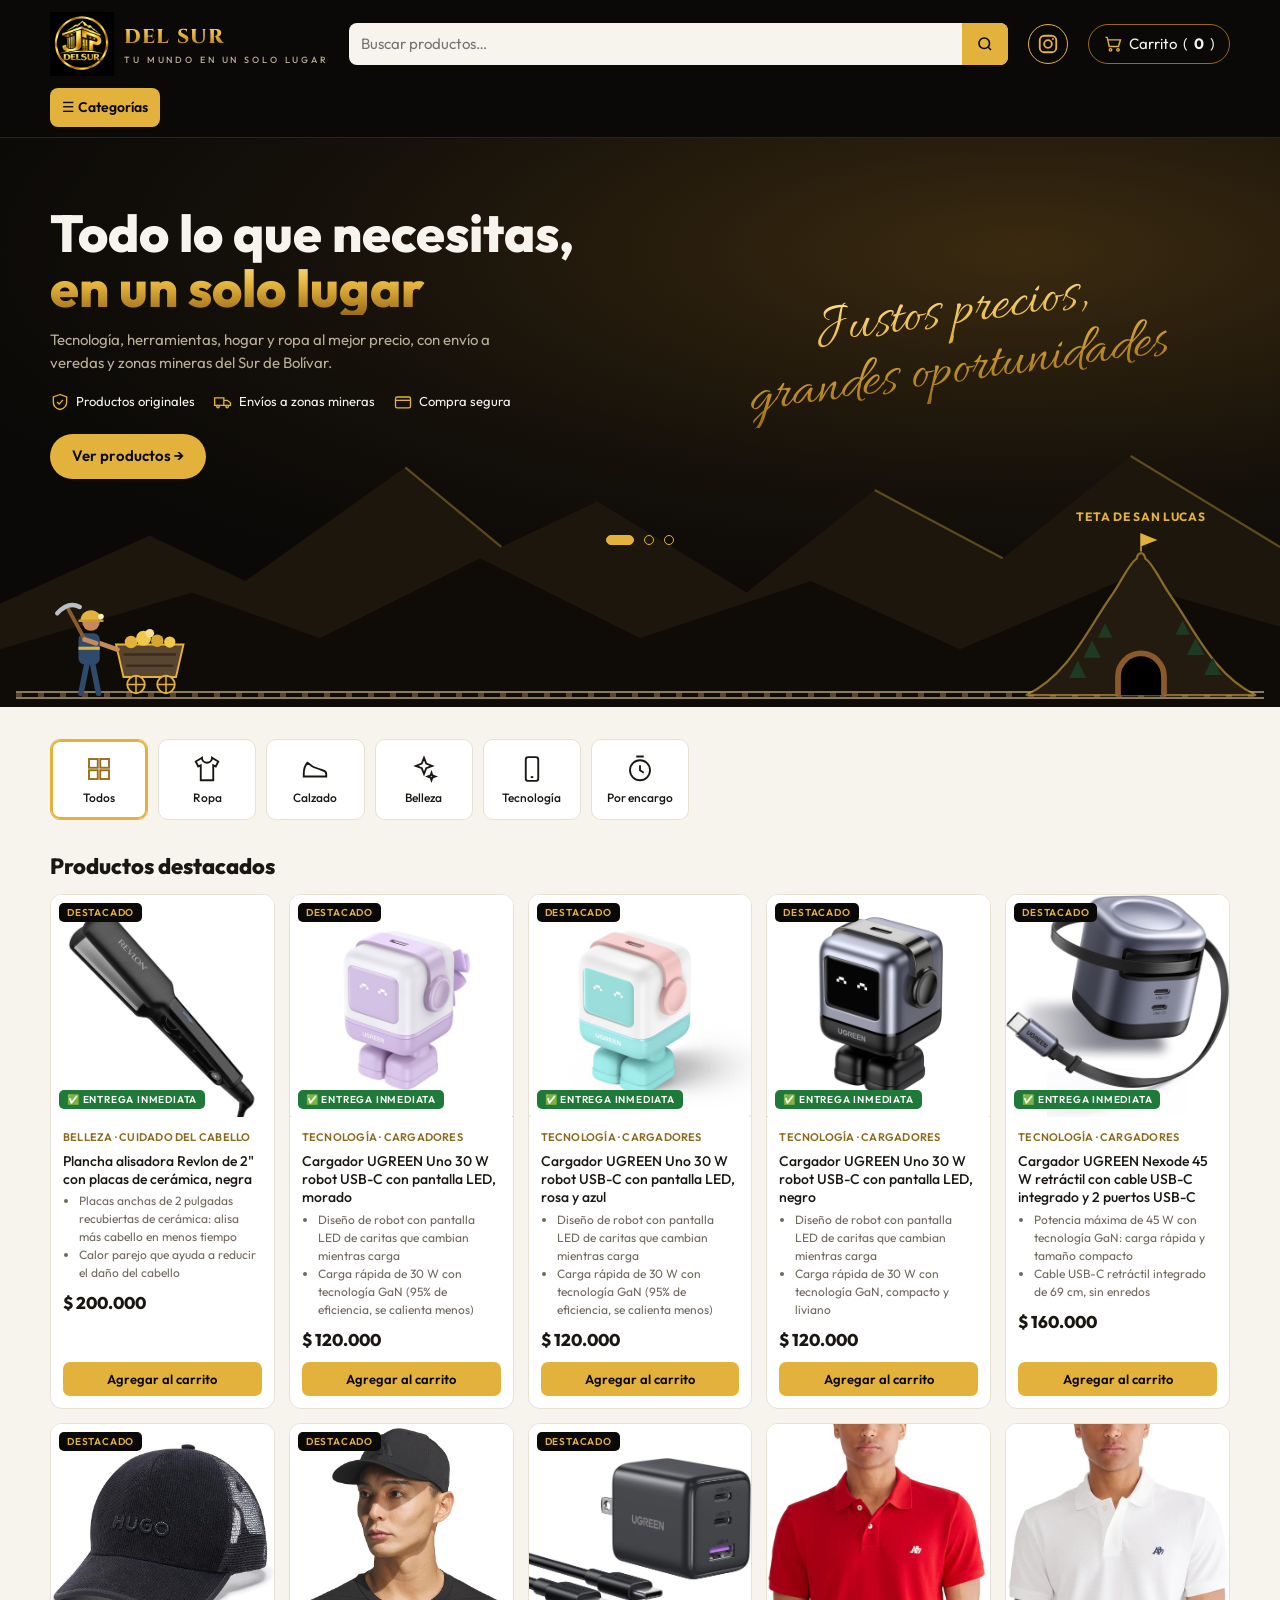
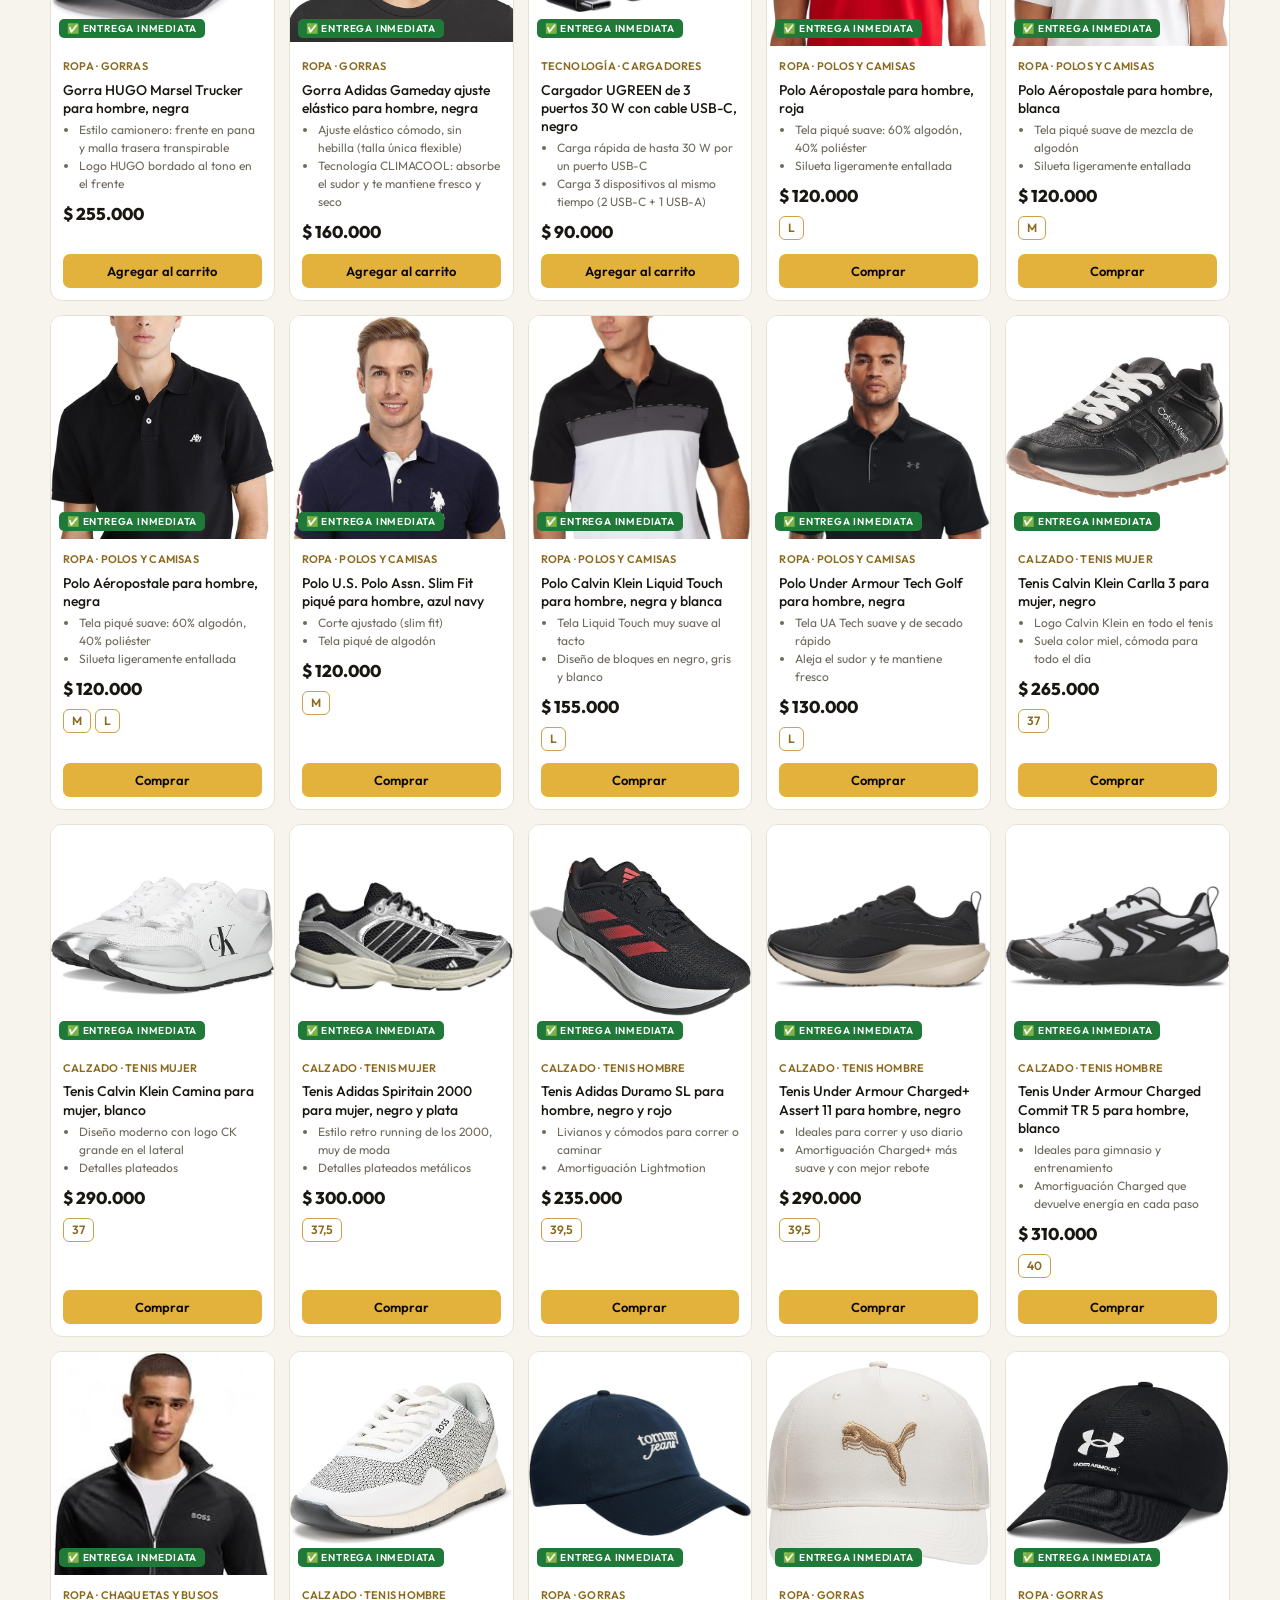
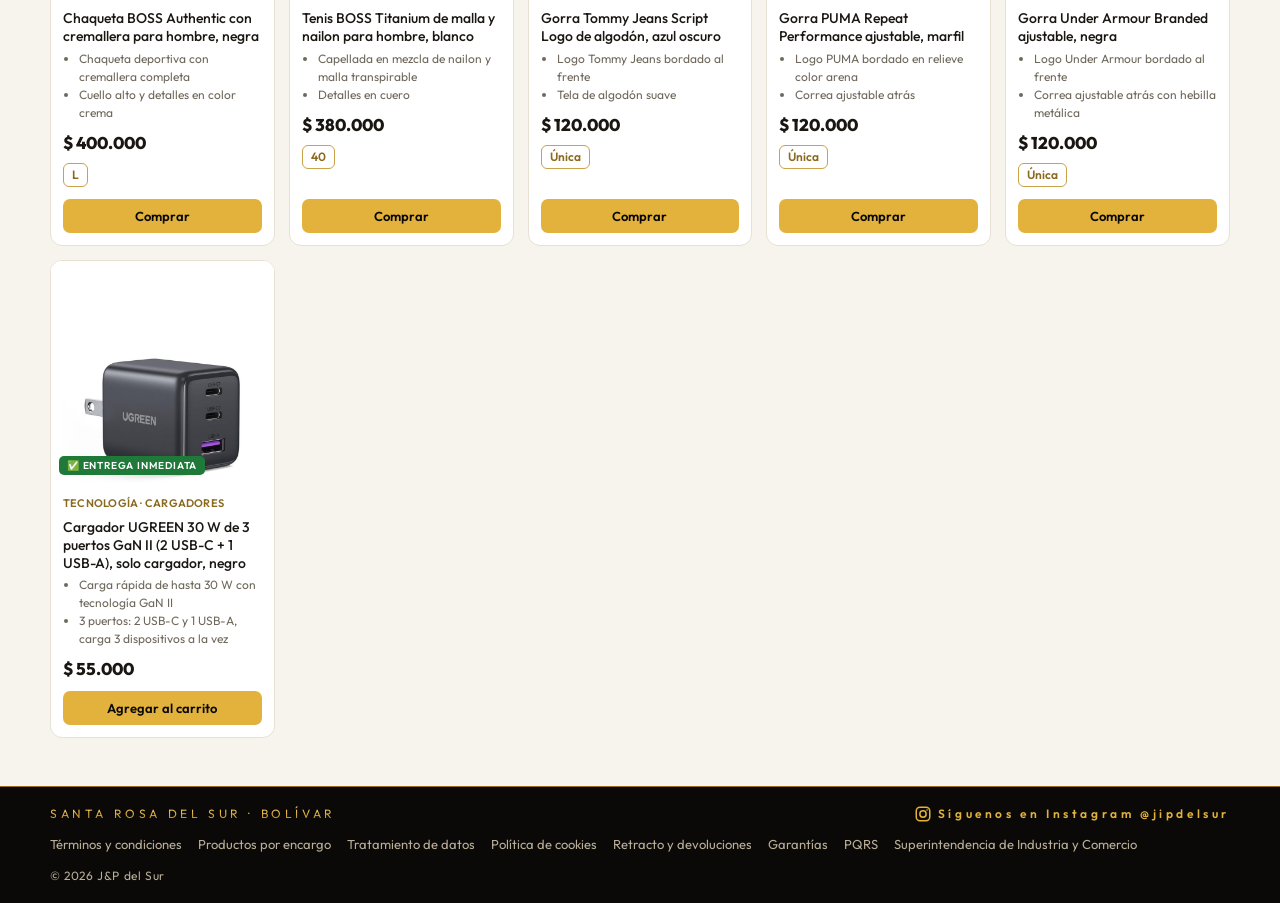
==== index.html @ bcea1a17 "Ofertas de hoy en filas con tarjetas grandes y botón 'Ver más ofertas' Co-Authored-By: Claude Opus 5" ====
<!doctype html>
<html lang="es">
<head>
<meta charset="utf-8">
<meta name="viewport" content="width=device-width, initial-scale=1, viewport-fit=cover">
<title>J&amp;P del Sur · Tu mundo en un solo lugar</title>
<meta name="description" content="Tecnología, herramientas, hogar y ropa al mejor precio, con envío a veredas y zonas mineras del Sur de Bolívar.">
<meta name="theme-color" content="#0a0907">
<link rel="icon" href="favicon.png" type="image/png">
<link rel="apple-touch-icon" href="img/logo-180.png">
<link rel="preconnect" href="https://fonts.googleapis.com">
<link rel="preconnect" href="https://fonts.gstatic.com" crossorigin>
<link rel="stylesheet" href="https://fonts.googleapis.com/css2?family=Cinzel:wght@600;800&family=Outfit:wght@400;500;600;800&family=Allura&display=swap">
<link rel="stylesheet" href="styles.css?v=202610102200">
<link rel="stylesheet" href="mina.css?v=202610102200">
</head>
<body>

<svg width="0" height="0" style="position:absolute" aria-hidden="true">
  <defs>
    <linearGradient id="g" x1="0" y1="0" x2="0" y2="1"><stop offset="0" stop-color="#ffe08a"/><stop offset=".5" stop-color="#e3b23c"/><stop offset="1" stop-color="#9a6b17"/></linearGradient>
    <symbol id="mark" viewBox="0 0 120 92">
      <path d="M20 30 L52 12 L60 4 L66 10 L74 8 L100 30 Z" fill="url(#g)"/>
      <rect x="12" y="30" width="96" height="6" rx="1" fill="url(#g)"/>
      <text x="60" y="84" text-anchor="middle" font-family="Cinzel,Georgia,serif" font-weight="800" font-size="52" fill="url(#g)" letter-spacing="-2">J&amp;P</text>
      <path d="M4 88 Q60 78 116 88" stroke="url(#g)" stroke-width="2" fill="none"/>
    </symbol>
  </defs>
</svg>

<header class="gutter">
  <div class="in top">
    <a class="logo" href="#inicio" aria-label="J&amp;P del Sur, inicio">
      <img src="img/logo-180.png" alt="J&amp;P del Sur" width="64" height="64">
      <span class="name"><b class="goldtxt">DEL SUR</b><span>TU MUNDO EN UN SOLO LUGAR</span></span>
    </a>
    <form class="search" role="search" id="buscar">
      <input id="q" type="search" placeholder="Buscar productos…" aria-label="Buscar productos">
      <button aria-label="Buscar"><svg width="18" height="18" viewBox="0 0 24 24" fill="none" stroke="#0a0907" stroke-width="2.2"><circle cx="11" cy="11" r="7"/><path d="m20 20-4-4"/></svg></button>
    </form>
    <a class="igbtn" href="https://www.instagram.com/jipdelsur/" target="_blank" rel="noopener" aria-label="Instagram de J&amp;P del Sur" title="Síguenos en Instagram"><svg viewBox="0 0 24 24" width="22" height="22" fill="none" stroke="currentColor" stroke-width="2"><rect x="3" y="3" width="18" height="18" rx="5"/><circle cx="12" cy="12" r="4.2"/><circle cx="17.4" cy="6.6" r="1.1" fill="currentColor" stroke="none"/></svg></a>
    <button class="cartbtn" id="abrirCarrito" type="button" aria-label="Abrir carrito">
      <svg viewBox="0 0 24 24"><path d="M3 4h2l2.5 11h11L21 7H6.5"/><circle cx="9" cy="19" r="1.5"/><circle cx="18" cy="19" r="1.5"/></svg>
      <span class="ct">Carrito</span> (<b id="nCart">0</b>)
    </button>
  </div>
  <nav class="in cats" id="nav" aria-label="Categorías"></nav>
</header>

<section class="hero gutter" id="inicio">
  <svg class="mtn" viewBox="0 0 1200 300" preserveAspectRatio="none" aria-hidden="true">
    <path d="M0 300 L0 210 L140 150 L230 190 L380 90 L470 160 L560 120 L700 200 L820 110 L940 170 L1060 80 L1200 160 L1200 300 Z" fill="#1c160d"/>
    <path d="M0 300 L0 250 L180 200 L300 240 L450 170 L600 240 L760 190 L900 250 L1050 190 L1200 230 L1200 300 Z" fill="#0f0c08"/>
    <path d="M380 90 L470 160 M1060 80 L1200 160 M820 110 L940 170" stroke="#e3b23c" stroke-opacity=".35" stroke-width="2" fill="none"/>
  </svg>
  <div class="in slides" id="slides" aria-roledescription="carrusel">
    <div class="slide on" aria-roledescription="panel" aria-label="1 de 3">
      <div>
        <h1 class="a1">Todo lo que necesitas, <span class="goldtxt">en un solo lugar</span></h1>
        <p class="a2">Tecnología, herramientas, hogar y ropa al mejor precio, con envío a veredas y zonas mineras del Sur de Bolívar.</p>
        <div class="trust a3">
          <span><svg viewBox="0 0 24 24"><path d="M12 3 4 6v6c0 5 3.5 8 8 9 4.5-1 8-4 8-9V6z"/><path d="m8.5 12 2.5 2.5 4.5-5"/></svg>Productos originales</span>
          <span><svg viewBox="0 0 24 24"><path d="M2 7h11v9H2zM13 10h4l4 3v3h-8"/><circle cx="6" cy="17.5" r="1.5"/><circle cx="17" cy="17.5" r="1.5"/></svg>Envíos a zonas mineras</span>
          <span><svg viewBox="0 0 24 24"><rect x="3" y="6" width="18" height="13" rx="2"/><path d="M3 10h18"/></svg>Compra segura</span>
        </div>
        <a class="cta a4" href="#vitrina">Ver productos →</a>
      </div>
      <div class="slogan goldtxt a2">Justos precios,<br>grandes oportunidades</div>
    </div>
    <div class="slide" aria-roledescription="panel" aria-label="2 de 3" aria-hidden="true">
      <div>
        <h2 class="big a1">Paga fácil con tu <span class="goldtxt">Llave Bre-B</span></h2>
        <p class="a2">Transfiere desde cualquier banco o billetera al instante y sin costo. Escanea el QR o usa nuestra llave.</p>
        <div class="llave a3"><svg viewBox="0 0 24 24"><circle cx="8" cy="15" r="4"/><path d="m11 12 9-9M17 6l3 3M15 8l2 2"/></svg><div><small>Nuestra llave</small><b id="llave">Muy pronto</b></div></div>
        <div class="pays a4" id="pagos"></div>
      </div>
      <div class="qr a2" id="qr"><span>QR<br>muy pronto</span></div>
    </div>
    <div class="slide" aria-roledescription="panel" aria-label="3 de 3" aria-hidden="true">
      <div>
        <h2 class="big a1">Envíos <span class="goldtxt">a toda Colombia</span></h2>
        <p class="a2">Llegamos también a veredas, corregimientos y minas del Sur de Bolívar.</p>
        <ul class="envlist a3">
          <li><b>Santa Rosa del Sur</b> · envío gratis el mismo día</li>
          <li><b>Veredas y minas</b> · con transportador local</li>
          <li><b>Resto del país</b> · eliges tu departamento y municipio en el carrito</li>
        </ul>
        <a class="cta a4" href="#vitrina">Ver productos →</a>
      </div>
      <div class="truck a2"><img class="mk" src="img/logo.png" alt="" width="200" height="200"></div>
    </div>
  </div>
  <div class="dots" id="dots" role="tablist" aria-label="Paneles"></div>
  <div class="mina" id="mina">
    <div class="birds" aria-hidden="true"><i></i><i></i><i></i></div>
    <div class="riel" aria-hidden="true"></div>
    <div class="pico" aria-hidden="true">
      <svg viewBox="0 0 160 110">
        <path d="M0 110 C30 96 44 62 60 40 C68 28 72 18 77 15 C78 10 82 10 83 15 C88 18 92 28 100 40 C116 62 130 96 160 110 Z" fill="#241b10" stroke="#e3b23c" stroke-opacity=".55" stroke-width="1.5"/>
        <path d="M40 84 l6 -12 l6 12z M112 82 l6 -12 l6 12z M50 70 l5 -10 l5 10z M104 68 l5 -10 l5 10z M30 98 l6 -12 l6 12z M124 96 l6 -12 l6 12z" fill="#1f3a22"/>
        <path d="M64 110 V97 a16 16 0 0 1 32 0 V110" fill="#000" stroke="#8a5a2b" stroke-width="4"/>
        <path d="M80 10 V-2 l10 4 l-10 4" fill="#e3b23c" stroke="#e3b23c" stroke-width="1"/>
      </svg>
      <span>Teta de San Lucas</span>
    </div>
    <button type="button" class="minero" id="minero" aria-label="Toca al minero para conocer un dato del Sur de Bolívar">
      <span class="dato" id="dato" role="status"></span>
      <svg viewBox="0 0 120 80" aria-hidden="true">
        <g class="piernas"><path class="p1" d="M37 52 L32 77" /><path class="p2" d="M41 52 L46 77" /></g>
        <g class="carro">
          <path d="M60 38 H114 L108 64 H66 Z" fill="#5a4630" stroke="#e3b23c" stroke-width="1.5"/>
          <path d="M66 46 H108 M68 55 H106" stroke="#3b2d1d" stroke-width="2"/>
          <circle cx="72" cy="36" r="5" fill="#e3b23c"/><circle cx="82" cy="33" r="6" fill="#f2c84b"/><circle cx="93" cy="35" r="5" fill="#d9a531"/><circle cx="103" cy="36" r="4.5" fill="#f2c84b"/><circle cx="87" cy="29" r="3.5" fill="#ffe08a"/>
          <g class="rueda" style="transform-origin:76px 70px"><circle cx="76" cy="70" r="7" fill="#1a140c" stroke="#e3b23c" stroke-width="1.5"/><path d="M69 70 H83 M76 63 V77" stroke="#e3b23c" stroke-width="1.2"/></g>
          <g class="rueda" style="transform-origin:100px 70px"><circle cx="100" cy="70" r="7" fill="#1a140c" stroke="#e3b23c" stroke-width="1.5"/><path d="M93 70 H107 M100 63 V77" stroke="#e3b23c" stroke-width="1.2"/></g>
        </g>
        <path d="M44 36 L61 42" stroke="#c68a5a" stroke-width="4" stroke-linecap="round"/>
        <rect x="30" y="29" width="17" height="25" rx="5" fill="#2f4a6b"/>
        <path d="M30 41 H47" stroke="#e3b23c" stroke-width="2.5"/>
        <circle cx="40" cy="20" r="7" fill="#c68a5a"/>
        <path d="M31.5 19 a8.5 8.5 0 0 1 17 0 Z" fill="#e3b23c"/><path d="M30 19 H50" stroke="#c99a2e" stroke-width="2"/>
        <circle cx="48" cy="15.5" r="2.2" fill="#fff6c0"/>
        <g class="pica" style="transform-origin:35px 34px">
          <path d="M35 34 L22 10" stroke="#8a5a2b" stroke-width="3" stroke-linecap="round"/>
          <path d="M13 13 Q22 3 31 8" stroke="#b9c0c7" stroke-width="3.5" fill="none" stroke-linecap="round"/>
          <path d="M35 34 L44 37" stroke="#c68a5a" stroke-width="4" stroke-linecap="round"/>
        </g>
      </svg>
    </button>
  </div>
</section>

<main class="light gutter">
  <div class="in">
    <div class="icons" id="icons"></div>
    <section id="hot" class="hot" hidden>
      <div class="sec-h"><h2>🔥 Ofertas de hoy</h2><small>Precios por tiempo limitado · bajo pedido</small></div>
      <div class="hot-cats" id="hot-cats" hidden></div>
      <div class="hot-row" id="hot-grid"></div>
      <button type="button" class="hot-mas" id="hot-mas" hidden></button>
    </section>
    <section id="vitrina">
      <div class="sec-h"><h2 id="titulo">Productos destacados</h2></div>
      <div class="enc-intro" id="enc-intro" hidden></div>
      <div class="grid" id="grid"><p class="empty">Cargando productos…</p></div>
    </section>
  </div>
</main>

<footer class="gutter">
  <div class="in">
    <span class="goldtxt">SANTA ROSA DEL SUR · BOLÍVAR</span>
    <a class="ig" href="https://www.instagram.com/jipdelsur/" target="_blank" rel="noopener"><svg viewBox="0 0 24 24" width="18" height="18" fill="none" stroke="currentColor" stroke-width="2"><rect x="3" y="3" width="18" height="18" rx="5"/><circle cx="12" cy="12" r="4.2"/><circle cx="17.4" cy="6.6" r="1.1" fill="currentColor" stroke="none"/></svg> Síguenos en Instagram @jipdelsur</a>
    <nav class="legal" aria-label="Información legal">
      <a href="legal.html#terminos">Términos y condiciones</a>
      <a href="legal.html#encargo">Productos por encargo</a>
      <a href="legal.html#privacidad">Tratamiento de datos</a>
      <a href="legal.html#cookies">Política de cookies</a>
      <a href="legal.html#retracto">Retracto y devoluciones</a>
      <a href="legal.html#garantias">Garantías</a>
      <a href="legal.html#pqrs">PQRS</a>
      <a href="https://www.sic.gov.co" target="_blank" rel="noopener">Superintendencia de Industria y Comercio</a>
    </nav>
    <span id="anio"></span>
  </div>
</footer>

<!-- Detalle de producto -->
<dialog id="detalle" aria-labelledby="d-nombre">
  <button class="cerrar" type="button" data-close aria-label="Cerrar">×</button>
  <div class="det">
    <div class="gal"><div class="gal-main" id="d-main"></div><div class="gal-th" id="d-th"></div></div>
    <div class="info">
      <span class="cat" id="d-cat"></span>
      <h2 id="d-nombre"></h2>
      <small class="ref" id="d-cod"></small>
      <div class="price big" id="d-precio"></div>
      <ul class="specs" id="d-specs"></ul>
      <div class="enc-info" id="d-enc" hidden></div>
      <p class="gar" id="d-gar"></p>
      <div class="tallas" id="d-tallas" hidden></div>
      <div class="qty"><button type="button" id="d-menos" aria-label="Menos">−</button><span id="d-cant">1</span><button type="button" id="d-mas" aria-label="Más">+</button></div>
      <button class="btn" type="button" id="d-agregar">Agregar al carrito</button>
      <button class="btn ghost" type="button" id="d-ws">Preguntar por WhatsApp</button>
    </div>
  </div>
</dialog>

<!-- Carrito -->
<dialog id="listo" aria-labelledby="l-tit">
  <img id="l-foto" alt="" hidden>
  <p class="l-ok" id="l-tit">✨ ¡Agregado a tu carrito!</p>
  <p id="l-nombre"></p>
  <div class="l-bts"><button type="button" id="l-seguir" class="l-sec">Seguir comprando</button><button type="button" id="l-carrito" class="l-pri">🛒 Ir al carrito</button></div>
</dialog>

<dialog id="carrito" class="drawer" aria-labelledby="c-tit">
  <button class="cerrar" type="button" data-close aria-label="Cerrar">×</button>
  <h2 id="c-tit">Tu pedido</h2>
  <div id="c-items"></div>
  <form id="c-form" class="c-form">
    <fieldset class="destino" id="c-dest"><legend>🚚 ¿A dónde enviamos?</legend>
      <label class="op"><input type="radio" name="c-tipo" value="sr" checked> <span><b>Santa Rosa del Sur</b> · casco urbano <em>Gratis</em></span></label>
      <label class="op"><input type="radio" name="c-tipo" value="ver"> <span><b>Vereda, corregimiento o mina</b> de Santa Rosa</span></label>
      <select id="c-ver" hidden></select>
      <label class="op"><input type="radio" name="c-tipo" value="nac"> <span><b>Envío nacional</b> · otro municipio de Colombia</span></label>
      <div class="nac" id="c-nac" hidden><select id="c-dep" aria-label="Departamento"></select><select id="c-mun" aria-label="Municipio"></select></div>
      <small id="c-envinfo">El valor del envío se suma al total.</small>
    </fieldset>
    <label for="c-nombre">Nombre completo<input id="c-nombre" autocomplete="name" placeholder="Nombres y apellidos" required></label>
    <label for="c-dir">Dirección, vereda o mina<input id="c-dir" autocomplete="address-line1" placeholder="Ej. Calle 5 # 3-20 o Mina La Esperanza" required></label>
    <label for="c-dir2">Dirección complementaria <span class="opc">(opcional)</span><input id="c-dir2" autocomplete="address-line2" placeholder="Barrio, casa, punto de referencia"></label>
    <label for="c-pago">Forma de pago<select id="c-pago"></select></label>
    <div class="tot" id="c-tot"></div>
    <label class="check" for="c-acepto"><input id="c-acepto" type="checkbox" required> <span>Acepto los <a href="legal.html#terminos" target="_blank">términos y condiciones</a> y autorizo el <a href="legal.html#privacidad" target="_blank">tratamiento de mis datos</a> para gestionar mi pedido.</span></label>
    <button class="btn" type="submit">Enviar pedido por WhatsApp</button>
    <p class="nota">Precios en pesos con IVA incluido. Te confirmamos disponibilidad y valor final del envío por WhatsApp. Tienes 5 días hábiles de retracto desde que recibes el producto.</p>
  </form>
</dialog>

<script src="config.js?v=202610102200"></script>
<script src="envios.js?v=202610102200"></script>
<script src="app.js?v=202610102200"></script>
<script src="mina.js?v=202610102200"></script>
</body>
</html>
---- styles.css ----
/* J&P del Sur · negro y dorado */
:root{
  color-scheme:dark;
  --black:#0a0907; --panel:#15130f; --line:#2c261b;
  --gold:#e3b23c; --gold-hi:#ffe08a; --gold-lo:#9a6b17;
  --cream:#f7f4ee; --card:#ffffff; --ink:#1a1712; --muted:#6f685c; --dim:#b9ae98; --soft:#e7e1d4;
  --ok:#3fb67a;
  --f-logo:"Cinzel",Georgia,serif;
  --f-body:"Outfit",system-ui,sans-serif;
  --f-script:"Allura","Brush Script MT",cursive;
}
*{box-sizing:border-box}
html{scroll-behavior:smooth}
body{background:var(--black);color:var(--cream);font:15px/1.5 var(--f-body);margin:0}
img{max-width:100%}
.gutter{padding-inline:16px}
.in{max-width:1180px;margin:0 auto}
.goldtxt{background:linear-gradient(180deg,var(--gold-hi) 0%,var(--gold) 45%,var(--gold-lo) 100%);-webkit-background-clip:text;background-clip:text;color:transparent}

header{position:sticky;top:0;z-index:10;background:var(--black);border-bottom:1px solid var(--line);padding-top:env(safe-area-inset-top,0px)}
.top{display:flex;align-items:center;gap:20px;padding-block:12px;flex-wrap:wrap}
.logo{display:flex;align-items:center;gap:10px;text-decoration:none}
.logo svg,.logo img{width:64px;height:auto;flex:none}
.logo .name{display:grid;line-height:1}
.logo .name b{font:800 20px var(--f-logo);letter-spacing:.06em}
.logo .name span{font:500 9px var(--f-body);letter-spacing:.32em;color:var(--dim);margin-top:4px}
.search{flex:1;min-width:200px;display:flex;border-radius:8px;overflow:hidden;background:var(--cream)}
.search input{flex:1;min-width:0;border:0;padding:10px 12px;font:inherit;color:var(--ink);background:transparent}
.search button{border:0;background:var(--gold);width:46px;cursor:pointer;display:grid;place-items:center}
.cartbtn{display:flex;align-items:center;gap:6px;background:none;border:1px solid var(--gold-lo);color:var(--cream);font:inherit;padding:8px 14px;border-radius:999px;cursor:pointer}
.cartbtn svg{width:20px;height:20px;stroke:var(--gold);fill:none;stroke-width:1.7}
.cats{display:flex;align-items:center;gap:4px;overflow-x:auto;padding-bottom:10px;scrollbar-width:none}
.cats button{background:none;border:0;border-bottom:2px solid transparent;color:var(--cream);font:inherit;font-size:14px;padding:9px 12px;white-space:nowrap;cursor:pointer}
.cats button.all{background:var(--gold);color:var(--black);font-weight:600;border-radius:8px;border:0}
.cats button:hover,.cats button[aria-pressed="true"]:not(.all){color:var(--gold);border-color:var(--gold)}

.hero{position:relative;overflow:hidden;background:radial-gradient(120% 90% at 80% 20%,#3a2a10 0%,#16110a 45%,var(--black) 75%)}
.hero .mtn{position:absolute;inset:auto 0 0 0;width:100%;height:60%}
.hero .in{position:relative;display:grid;grid-template-columns:1.1fr 1fr;gap:24px;align-items:center;padding-block:48px}
.hero h1{font:800 clamp(30px,4.6vw,52px)/1.05 var(--f-body);margin:0;text-wrap:balance}
.hero h1 .goldtxt{display:block}
.hero p{color:var(--dim);max-width:44ch;margin:14px 0 0}
.trust{display:flex;gap:18px;flex-wrap:wrap;margin-top:18px;font-size:13px}
.trust span{display:flex;gap:6px;align-items:center}
.trust svg{width:20px;height:20px;stroke:var(--gold);fill:none;stroke-width:1.6}
.pays{display:flex;gap:8px;flex-wrap:wrap;margin-top:16px}
.chip{font:600 11px var(--f-body);letter-spacing:.1em;text-transform:uppercase;padding:4px 10px;border-radius:999px;border:1px solid var(--gold-lo);color:var(--gold)}
.cta{display:inline-flex;gap:8px;align-items:center;margin-top:22px;background:var(--gold);color:var(--black);font-weight:600;padding:11px 22px;border-radius:999px;text-decoration:none}
.cta:hover{background:var(--gold-hi)}
.slogan{font:400 clamp(34px,5vw,58px)/1 var(--f-script);transform:rotate(-8deg);justify-self:center;text-align:center}

.light{background:var(--cream);color:var(--ink);padding-block:32px 48px}
.light .in{display:grid;gap:32px}
.icons{display:grid;grid-template-columns:repeat(auto-fill,minmax(96px,1fr));gap:10px}
.icons button{background:var(--card);border:1px solid var(--soft);border-radius:10px;padding:14px 6px;display:grid;justify-items:center;gap:6px;font:500 12px var(--f-body);color:var(--ink);cursor:pointer}
.icons svg{width:30px;height:30px;stroke:var(--ink);fill:none;stroke-width:1.5}
.icons button[aria-pressed="true"]{border-color:var(--gold);box-shadow:0 0 0 2px var(--gold) inset}
.icons button[aria-pressed="true"] svg{stroke:var(--gold-lo)}
.sec-h{display:flex;justify-content:space-between;align-items:baseline;gap:12px;margin-bottom:14px}
.sec-h h2{margin:0;font:800 22px var(--f-body)}
.sec-h small{color:var(--muted)}
.grid{display:grid;grid-template-columns:repeat(auto-fill,minmax(200px,1fr));gap:14px}
.empty{color:var(--muted)}
.card{background:var(--card);border:1px solid var(--soft);border-radius:12px;overflow:hidden;display:flex;flex-direction:column;min-width:0}
.card .open{all:unset;cursor:pointer;display:flex;flex-direction:column;flex:1}
.media{aspect-ratio:1/1;max-width:100%;background:#fff;display:grid;place-items:center;position:relative;overflow:hidden}
.media img{width:100%;height:100%;object-fit:contain}
.ph{font:800 44px var(--f-logo);color:#ddd3bf}
.badge{position:absolute;top:8px;left:8px;font:600 10px var(--f-body);text-transform:uppercase;letter-spacing:.08em;padding:3px 8px;border-radius:5px;background:var(--black);color:var(--gold)}
.badge.off{left:auto;right:8px;background:var(--gold);color:var(--black)}
.body{padding:12px;display:grid;gap:4px;flex:1;align-content:start}
.card h3{margin:0;font-size:14px;font-weight:500;line-height:1.3;display:-webkit-box;-webkit-line-clamp:3;-webkit-box-orient:vertical;overflow:hidden}
.specs{margin:0;padding-left:16px;color:var(--muted);font-size:12px}
.price{display:flex;gap:8px;align-items:baseline;font-variant-numeric:tabular-nums;padding-top:6px}
.price b{font:800 17px var(--f-body)}
.price s{color:var(--muted);font-size:12px}
.price.big b{font-size:26px}
.buy{margin:0 12px 12px;font:600 13px var(--f-body);padding:9px;border-radius:7px;border:0;background:var(--gold);color:var(--black);cursor:pointer}
.buy:hover,.btn:hover{background:var(--gold-hi)}
:focus-visible{outline:2px solid var(--gold-lo);outline-offset:2px}

.envio{background:var(--black);color:var(--cream);border-radius:16px;padding:24px;display:grid;grid-template-columns:1fr 1.4fr;gap:24px;align-items:center}
.envio h2{margin:0 0 6px;font:800 22px var(--f-body)}
.envio p{margin:0;color:var(--dim)}
.calc{display:grid;grid-template-columns:2fr 1fr;gap:12px;align-items:end}
label{display:grid;gap:4px;font-size:13px;font-weight:500}
input,select{font:inherit;padding:9px 11px;border-radius:8px;border:1px solid var(--line);background:var(--panel);color:var(--cream);width:100%}
output{font-variant-numeric:tabular-nums;display:grid}
output b{font:800 24px var(--f-body)}
output small{color:var(--dim)}

footer{border-top:1px solid var(--gold-lo);padding-block:18px calc(18px + env(safe-area-inset-bottom,0px))}
footer .in{display:flex;justify-content:space-between;gap:12px;flex-wrap:wrap;font-size:12px;letter-spacing:.3em;color:var(--dim)}
footer .in span:last-child{letter-spacing:.05em}
footer .in{align-items:center}
.legal{display:flex;flex-wrap:wrap;gap:6px 16px;letter-spacing:0;font-size:13px}
.legal a{color:var(--dim);text-decoration:none}
.legal a:hover{color:var(--gold);text-decoration:underline}
.check{display:flex;gap:8px;align-items:flex-start;font-weight:400;font-size:13px}
.check input{width:auto;margin-top:3px}
.check a{color:var(--gold-lo)}

dialog{border:1px solid var(--gold-lo);border-radius:16px;background:var(--cream);color:var(--ink);padding:24px;width:min(1080px,calc(100% - 24px));max-height:calc(100% - 24px)}
dialog::backdrop{background:rgba(0,0,0,.7)}
.cerrar{position:absolute;top:8px;right:12px;background:none;border:0;font-size:30px;line-height:1;cursor:pointer;color:inherit}
.det{display:grid;grid-template-columns:1.3fr 1fr;gap:24px}
.gal-main{aspect-ratio:1/1;max-width:100%;background:#fff;border-radius:12px;overflow:hidden;display:grid;place-items:center}
.gal-main img,.gal-main iframe{width:100%;height:100%;object-fit:contain;border:0}
.gal-main{position:relative}
.gal-track{display:flex;width:100%;height:100%;overflow-x:auto;scroll-snap-type:x mandatory;scrollbar-width:none;overscroll-behavior-x:contain}
.gal-track::-webkit-scrollbar{display:none}
.gal-sl{flex:0 0 100%;height:100%;scroll-snap-align:center;display:grid;place-items:center}
.gal-ar{position:absolute;top:50%;transform:translateY(-50%);width:40px;height:40px;border-radius:50%;border:0;background:rgba(10,9,7,.65);color:#fff;font-size:26px;line-height:1;cursor:pointer;display:grid;place-items:center}
.gal-ar.prev{left:8px}.gal-ar.next{right:8px}.gal-ar:hover{background:var(--black)}
.gal-dots{position:absolute;left:0;right:0;bottom:10px;display:flex;justify-content:center;gap:6px;pointer-events:none}
.gal-dots i{width:8px;height:8px;border-radius:50%;background:rgba(0,0,0,.22)}.gal-dots i.on{background:var(--gold)}
.gal-th{display:flex;gap:6px;margin-top:8px;overflow-x:auto;scrollbar-width:thin}
.gal-th button{flex:0 0 auto}.gal-th button[aria-current="true"]{border:2px solid var(--gold)}
.gal-th button{width:56px;height:56px;padding:0;border:1px solid var(--soft);border-radius:8px;overflow:hidden;cursor:pointer;background:#f1ece2;font-size:11px}
.gal-th img{width:100%;height:100%;object-fit:cover}
.info{display:grid;gap:10px;align-content:start;min-width:0}
.info h2{margin:0;font:800 22px/1.2 var(--f-body)}
.cat{font:600 11px var(--f-body);letter-spacing:.1em;text-transform:uppercase;color:var(--gold-lo)}
.info .specs{font-size:14px}
.qty{display:flex;align-items:center;gap:14px}
.qty button{width:36px;height:36px;border-radius:50%;border:1px solid var(--soft);background:#fff;font-size:18px;cursor:pointer;color:var(--ink)}
.btn{font:600 15px var(--f-body);padding:12px;border-radius:9px;border:0;background:var(--gold);color:var(--black);cursor:pointer}
.btn.ghost{background:none;border:1px solid var(--ink);color:var(--ink)}

.drawer{margin-right:0;margin-top:0;height:100%;max-height:100%;width:min(440px,100%);border-radius:0;overflow-y:auto}
.drawer h2{margin:0 0 12px;font:800 22px var(--f-body)}
.item{display:grid;grid-template-columns:52px 1fr auto;gap:10px;align-items:center;padding:10px 0;border-bottom:1px solid var(--soft)}
.item img,.item .mini{width:52px;height:52px;object-fit:cover;border-radius:8px;background:#f1ece2}
.item p{margin:0;font-size:14px}
.item small{color:var(--muted);font-variant-numeric:tabular-nums}
.item .x{background:none;border:0;color:var(--muted);cursor:pointer;font-size:13px;text-decoration:underline}
.c-form{display:grid;gap:10px;margin-top:14px}
.c-form input,.c-form select{background:#fff;color:var(--ink);border-color:var(--soft)}
.tot{display:grid;gap:2px;font-variant-numeric:tabular-nums;padding:10px 0;border-top:1px solid var(--soft)}
.tot div{display:flex;justify-content:space-between}
.tot .g{font:800 20px var(--f-body)}
.nota{margin:0;font-size:12px;color:var(--muted)}

@media (max-width:760px){
  .hero .in,.det,.envio{grid-template-columns:1fr}
  .calc{grid-template-columns:1fr 1fr}.calc output{grid-column:1/-1}
  .slogan{transform:rotate(-5deg)}
  .top{gap:10px;flex-wrap:nowrap}.logo .name,.cartbtn .ct{display:none}.logo svg,.logo img{width:52px}.search{min-width:0}.cartbtn{padding:8px 10px}
}
@media (prefers-reduced-motion:no-preference){.card{transition:transform .15s}.card:hover{transform:translateY(-2px)}}
@media (prefers-reduced-motion:reduce){html{scroll-behavior:auto}}

.qty.sm{gap:10px;margin-top:6px}
.qty.sm button{width:28px;height:28px;font-size:16px;line-height:1}
.qty.sm span{min-width:1.5ch;text-align:center;font-variant-numeric:tabular-nums}

#aviso{position:fixed;left:50%;bottom:calc(20px + env(safe-area-inset-bottom,0px));transform:translate(-50%,20px);opacity:0;pointer-events:none;z-index:50;
  max-width:min(92vw,440px);background:var(--black);color:var(--gold-hi);border:1px solid var(--gold);border-radius:999px;padding:10px 18px;font-weight:500;font-size:14px;box-shadow:0 8px 24px rgba(0,0,0,.35);transition:opacity .25s,transform .25s;text-align:center}
#aviso.on{opacity:1;transform:translate(-50%,0)}

.destino{background:#fff;border:1px solid var(--gold);border-radius:10px;padding:10px;font-weight:600}
.destino select{border-color:var(--gold);font-weight:500}
.destino small{color:var(--muted);font-weight:400}
.opc{color:var(--muted);font-weight:400}

/* Menú desplegable de categorías */
#menuCats{position:fixed;z-index:60;min-width:230px;max-width:calc(100vw - 16px);max-height:70vh;overflow:auto;background:#14110c;border:1px solid var(--gold-lo);border-radius:12px;padding:6px;box-shadow:0 12px 32px rgba(0,0,0,.55);display:grid;gap:2px;animation:menuIn .15s ease-out}
#menuCats button{display:flex;align-items:center;gap:12px;width:100%;background:none;border:0;border-radius:8px;color:var(--cream);font:inherit;font-size:15px;padding:11px 12px;cursor:pointer;text-align:left}
#menuCats button svg{width:20px;height:20px;fill:none;stroke:var(--gold);stroke-width:1.8;flex:none}
#menuCats button span{flex:1}
#menuCats button small{color:var(--gold);font-size:12px;background:rgba(227,178,60,.12);border-radius:999px;padding:2px 8px}
#menuCats button:hover,#menuCats button.on{background:rgba(227,178,60,.14);color:var(--gold)}
@keyframes menuIn{from{opacity:0;transform:translateY(-4px)}to{opacity:1;transform:none}}
.cats button.all:hover,.cats button.all[aria-expanded="true"]{color:var(--black);background:var(--gold-hi)}

/* Productos por encargo */
.badge.enc{background:#1c160d;color:var(--gold);border:1px solid var(--gold);left:auto;right:8px}
.card .sep{font-size:12.5px;color:var(--muted);margin:6px 0 0}
.card .sep b{color:var(--gold-lo)}
.enc-info{display:grid;gap:4px;background:#fff8e6;border:1px solid var(--gold);border-radius:10px;padding:12px;font-size:14px;color:var(--ink);margin:6px 0}
.tag-enc{font-size:11px;font-weight:700;color:var(--gold-lo);background:#fff3d1;border-radius:6px;padding:1px 6px}
.enc-box{margin-top:8px;padding:10px;border:1px dashed var(--gold);border-radius:10px;display:grid;gap:4px}
.enc-box div{display:flex;justify-content:space-between;gap:8px}
.enc-box small{color:var(--muted)}

.enc-intro{background:#14110c;color:var(--cream);border:1px solid var(--gold-lo);border-radius:14px;padding:18px 20px;margin:0 0 16px}
.enc-intro h3{margin:0 0 6px;font:800 20px var(--f-body);color:var(--gold)}
.enc-intro p{margin:0 0 6px}
.enc-intro ol{margin:0 0 8px;padding-left:20px;display:grid;gap:4px}
.enc-intro b{color:var(--gold)}
.enc-intro a{color:var(--gold);font-weight:600}
footer .ig { color: var(--gold, #d4af37); text-decoration: none; font-weight: 600; }
footer .ig:hover { text-decoration: underline; }
.badge.ya { background: #1f7a3a; color: #fff; top: auto; bottom: 8px; left: 8px; }
.gar { font-size: .9rem; margin: .4rem 0 .8rem; opacity: .9; }
.gar a { color: var(--gold); }
.igbtn { display: inline-flex; align-items: center; justify-content: center; width: 40px; height: 40px; border-radius: 50%; border: 1px solid var(--gold); color: var(--gold); flex: none; }
.igbtn:hover { background: var(--gold); color: var(--black); }
footer .ig { display: inline-flex; align-items: center; gap: 6px; }

/* Carrusel de la portada: los paneles se funden con zoom suave (no se deslizan) */
.hero .slides{display:grid;grid-template-columns:1fr;padding-block:40px 28px}
.slide{grid-area:1/1;display:grid;grid-template-columns:1.1fr 1fr;gap:24px;align-items:center;opacity:0;visibility:hidden;transform:scale(1.06);filter:blur(6px);transition:opacity .9s ease,transform 1.2s cubic-bezier(.2,.7,.2,1),filter .9s ease,visibility 0s .9s}
.slide.on{opacity:1;visibility:visible;transform:none;filter:none;transition:opacity .9s ease,transform 1.2s cubic-bezier(.2,.7,.2,1),filter .9s ease,visibility 0s}
.slide [class*="a"]{transition:opacity .7s ease,transform .7s cubic-bezier(.2,.7,.2,1)}
.slide:not(.on) .a1,.slide:not(.on) .a2,.slide:not(.on) .a3,.slide:not(.on) .a4{opacity:0;transform:translateY(18px)}
.slide.on .a1{transition-delay:.25s}.slide.on .a2{transition-delay:.4s}.slide.on .a3{transition-delay:.55s}.slide.on .a4{transition-delay:.7s}
.hero h2.big{font:800 clamp(28px,4.2vw,48px)/1.08 var(--f-body);margin:0;text-wrap:balance}
.hero h2.big .goldtxt{display:block}
.dots{position:relative;display:flex;justify-content:center;gap:10px;padding-bottom:22px}
.dots button{width:10px;height:10px;border-radius:999px;border:1px solid var(--gold);background:transparent;padding:0;cursor:pointer;transition:width .4s,background .4s}
.dots button[aria-selected="true"]{width:28px;background:var(--gold)}
.llave{display:flex;align-items:center;gap:12px;margin-top:18px;padding:12px 16px;border:1px solid var(--gold-lo);border-radius:14px;background:rgba(227,178,60,.08);width:fit-content}
.llave svg{width:30px;height:30px;fill:none;stroke:var(--gold);stroke-width:1.8;stroke-linecap:round;flex:none}
.llave small{display:block;color:var(--dim);font-size:12px}
.llave b{font-size:18px;letter-spacing:.02em}
.qr{justify-self:center;width:min(240px,60vw);aspect-ratio:1;border-radius:20px;background:#fff;display:grid;place-items:center;padding:14px;box-shadow:0 0 0 2px var(--gold),0 20px 50px rgba(0,0,0,.5)}
.qr img{width:100%;height:100%;object-fit:contain}
.qr span{color:var(--ink);font:700 18px/1.2 var(--f-body);text-align:center;opacity:.6}
.envlist{list-style:none;padding:0;margin:16px 0 0;display:grid;gap:8px}
.envlist li{padding-left:26px;position:relative;color:var(--dim)}
.envlist li b{color:var(--cream)}
.envlist li::before{content:"";position:absolute;left:0;top:.35em;width:14px;height:14px;border-radius:50%;background:var(--gold)}
.truck{justify-self:center;position:relative;width:min(260px,60vw);aspect-ratio:1;display:grid;place-items:center}
.truck .mk{width:100%;height:auto}
.truck .tk{position:absolute;right:6%;bottom:10%;width:30%;fill:none;stroke:var(--gold);stroke-width:1.6;background:var(--black);border-radius:50%;padding:6%;border:1px solid var(--gold)}
@media (max-width:760px){
  .slide{grid-template-columns:1fr}
  .slide .qr,.slide .truck{width:min(180px,50vw)}
  .slide .slogan{display:none}
}
@media (prefers-reduced-motion:reduce){.slide,.slide [class*="a"]{transition:none!important}}

/* Destino del envío en el carrito */
.destino{border:1px solid var(--soft);border-radius:12px;padding:10px 12px 12px;margin:0 0 12px;display:grid;gap:8px}
.destino legend{font-weight:700;padding:0 6px}
.destino .op{display:flex;gap:10px;align-items:flex-start;padding:10px 12px;border:1px solid var(--soft);border-radius:10px;cursor:pointer;font-size:15px}
.destino .op:has(input:checked){border-color:var(--gold);background:#fff8e6}
.destino .op input{margin-top:3px;accent-color:#b8861b;width:18px;height:18px;flex:none}
.destino .op em{font-style:normal;color:#1f7a3a;font-weight:700;margin-left:4px}
.destino .nac{display:grid;gap:8px}
.destino select{width:100%}
.destino small{color:var(--muted)}
.destino .op input{appearance:none;-webkit-appearance:none;width:18px;height:18px;border:2px solid #b8861b;border-radius:50%;background:#fff;flex:none;margin:0}
.destino .op input:checked{background:radial-gradient(circle,#b8861b 45%,#fff 50%)}
#menuCats .chev{width:8px;height:8px;border-right:2px solid var(--gold);border-bottom:2px solid var(--gold);transform:rotate(45deg);transition:transform .2s;margin-right:4px}
#menuCats button[aria-expanded="true"] .chev{transform:rotate(-135deg)}
#menuCats .subs{display:grid;gap:1px;margin:0 0 4px 44px;border-left:1px solid var(--gold-lo)}
#menuCats .subs[hidden]{display:none}
#menuCats .subs button{font-size:14px;padding:9px 12px;color:#d9cfbd}
#menuCats .subs button:first-child{color:var(--gold);font-weight:600}
.tallas{margin:14px 0 4px}
.tallas p{margin:0 0 8px;font-weight:600;font-size:14px}
.tallas div{display:flex;flex-wrap:wrap;gap:8px}
.tallas button{min-width:48px;padding:9px 12px;border:1.5px solid #cfc6b4;border-radius:10px;background:#fff;color:#1a1a1a;font:inherit;font-weight:600;cursor:pointer}
.tallas button[aria-pressed="true"]{border-color:#b8861b;background:#b8861b;color:#fff}
.tallas button:disabled{opacity:.35;text-decoration:line-through;cursor:not-allowed;background:#f1ede4}
#d-enc[hidden],.tallas[hidden]{display:none}
.tallas p small{font-weight:400;color:#6b6357}
.tallas .ops button{display:grid;place-items:center;gap:1px;min-width:58px;line-height:1.1}
.tallas .ops button b{font-size:16px}
.tallas .ops button small{font-size:10.5px;font-weight:500;opacity:.75}
.guia{margin-top:10px;font-size:13px}
.guia summary{cursor:pointer;color:#8a6414;font-weight:600}
.guia table{border-collapse:collapse;width:100%;margin:8px 0;font-size:13px}
.guia th,.guia td{border:1px solid #e3dccd;padding:6px 8px;text-align:center}
.guia th{background:#f1ead9}
.guia p{font-weight:400;margin:4px 0 0;color:#555}
.ref{display:block;margin:-4px 0 8px;font-size:11px;letter-spacing:.06em;color:#b3aa98}
.mini-tallas{display:flex;flex-wrap:wrap;gap:4px;margin-top:6px}
.mini-tallas span{font-size:12px;font-weight:600;padding:2px 8px;border:1px solid #c9a24a;border-radius:6px;color:#8a6a1f}
.mini-tallas span.off{opacity:.35;text-decoration:line-through}

/* Ofertas de hoy */
.hot{margin:0 0 26px;min-width:0}
.hot .sec-h{flex-wrap:wrap;row-gap:2px}
.hot .sec-h h2{color:#c2410c}
.hot-row{display:grid;grid-template-columns:repeat(auto-fill,minmax(270px,1fr));gap:18px}
.hot-row .card{border:2px solid #e3b23c;border-radius:16px;box-shadow:0 6px 18px rgba(154,107,23,.12)}
.hot-row .card .body{padding:14px 16px}
.hot-row .card h3{font-size:16px;font-weight:600}
.hot-row .card .price b{font-size:22px}
.hot-row .card .buy{font-size:15px;padding:12px}
.hot-mas{display:block;margin:18px auto 0;padding:11px 26px;border-radius:999px;border:2px solid #c2410c;background:#fff;color:#c2410c;font:600 14px var(--f-body);cursor:pointer}
.hot-mas[hidden]{display:none}
.hot-mas:hover{background:#c2410c;color:#fff}
@media (max-width:760px){.hot-row{grid-template-columns:1fr 1fr;gap:10px}.hot-row .card .body{padding:10px}.hot-row .card h3{font-size:14px}.hot-row .card .price b{font-size:18px}}
.badge.hot{background:#c2410c;color:#fff}
.hot-cats{display:flex;gap:8px;overflow-x:auto;padding:0 0 10px;scrollbar-width:none}
.hot-cats::-webkit-scrollbar{display:none}
.hot-cats button{flex:none;display:inline-flex;align-items:center;gap:6px;padding:7px 14px;border-radius:999px;border:1px solid #e3b23c;background:#fff;color:#1a1408;font:600 13px var(--f-body);cursor:pointer}
.hot-cats button svg{width:16px;height:16px;fill:none;stroke:currentColor;stroke-width:1.8;stroke-linecap:round;stroke-linejoin:round}
.hot-cats button small{opacity:.6;font-weight:500}
.hot-cats button[aria-pressed="true"]{background:#c2410c;border-color:#c2410c;color:#fff}
.cat-tag{display:block;font-size:11px;font-weight:600;letter-spacing:.02em;text-transform:uppercase;color:#8a6a1f;margin-bottom:2px;white-space:nowrap;overflow:hidden;text-overflow:ellipsis}
.badge.reloj{background:#0a0907;color:#ffe08a;top:auto;bottom:8px;left:8px;text-transform:none;letter-spacing:0}
#listo{border:0;border-radius:16px;padding:22px 18px 18px;width:min(340px,calc(100% - 32px));text-align:center;background:#fffdf8;color:#1a1a1a}
#listo::backdrop{background:rgba(0,0,0,.55)}
#listo img{width:96px;height:96px;object-fit:cover;border-radius:12px;margin:0 auto 10px;display:block}
#listo img[hidden]{display:none}
#listo .l-ok{font-weight:800;font-size:18px;margin:0 0 4px}
#listo #l-nombre{font-size:13px;color:#555;margin:0 0 16px}
#listo .l-bts{display:grid;gap:8px}
#listo button{padding:12px;border-radius:10px;font-weight:700;font-size:15px;cursor:pointer}
#listo .l-pri{background:#e0b13a;color:#111;border:0}
#listo .l-sec{background:transparent;border:1.5px solid #c9a24a;color:#8a6a1f}
---- mina.css ----
/* Minero de la portada: camina con su carrito hacia la Teta de San Lucas */
.mina{position:relative;height:150px;margin-top:-10px}
.mina .riel{position:absolute;left:0;right:0;bottom:8px;height:8px;border-top:2px solid #8a7a5c;border-bottom:2px solid #8a7a5c;background:repeating-linear-gradient(90deg,#5a4630 0 6px,transparent 6px 22px)}
.mina .pico{position:absolute;right:8px;bottom:12px;width:230px;text-align:center}
.mina .pico svg{display:block;width:100%;height:auto;overflow:visible}
.mina .pico span{position:absolute;left:0;right:0;top:-26px;font:700 12px/1 var(--f-body);letter-spacing:.06em;text-transform:uppercase;color:var(--gold)}
.minero{position:absolute;bottom:10px;left:2%;width:150px;height:100px;padding:0;border:0;background:none;cursor:pointer;animation:camina 30s linear infinite;-webkit-tap-highlight-color:transparent;z-index:2}
.minero svg{display:block;width:100%;height:100%;overflow:visible}
.minero .piernas path{stroke:#2f4a6b;stroke-width:4.5;stroke-linecap:round;transform-origin:39px 52px}
.minero .p1{animation:paso .6s ease-in-out infinite alternate}
.minero .p2{animation:paso .6s ease-in-out infinite alternate-reverse}
.minero .rueda{animation:gira 1s linear infinite}
.minero .pica{transform:rotate(0)}
@keyframes camina{0%{left:2%;opacity:0}3%{opacity:1}92%{opacity:1}97%,100%{left:calc(100% - 250px);opacity:0}}
@keyframes paso{from{transform:rotate(-14deg)}to{transform:rotate(14deg)}}
@keyframes gira{to{transform:rotate(360deg)}}
.mina.pausa .minero,.mina.pausa .minero .p1,.mina.pausa .minero .p2,.mina.pausa .minero .rueda{animation-play-state:paused}
.minero.golpe .pica{animation:golpe .38s ease-in 3}
@keyframes golpe{0%{transform:rotate(0)}45%{transform:rotate(-35deg)}100%{transform:rotate(95deg)}}
.minero:focus-visible{outline:2px solid var(--gold);outline-offset:4px;border-radius:8px}
.dato{position:absolute;bottom:104px;left:0;width:min(250px,70vw);padding:9px 11px;border-radius:12px;background:#fffdf8;color:#1a1a1a;font:600 12px/1.35 var(--f-body);text-align:left;box-shadow:0 8px 24px rgba(0,0,0,.45);opacity:0;transform:translateY(6px);transition:opacity .3s,transform .3s;pointer-events:none}
.dato::after{content:"";position:absolute;left:30px;bottom:-6px;border:6px solid transparent;border-bottom:0;border-top-color:#fffdf8}
.dato.on{opacity:1;transform:none}
.dato b{color:#8a6a1f}
.pepita{position:absolute;left:18px;top:4px;font-size:16px;pointer-events:none;animation:pepita 1.1s ease-out forwards}
@keyframes pepita{from{transform:translate(0,0) scale(.6);opacity:1}to{transform:translate(-14px,-46px) scale(1.2);opacity:0}}
.birds{position:absolute;top:0;left:-60px;animation:vuelo 22s linear infinite}
.birds i{position:absolute;width:12px;height:6px;border-top:2px solid #b3aa98;border-radius:50% 50% 0 0/100% 100% 0 0}
.birds i:nth-child(1){left:0;top:6px}.birds i:nth-child(2){left:16px;top:0}.birds i:nth-child(3){left:30px;top:9px}
@keyframes vuelo{to{transform:translateX(calc(100vw + 120px))}}
@media (max-width:600px){.mina{height:120px}.mina .pico{width:160px}.mina .pico span{font-size:10.5px;top:-20px}.minero{width:114px;height:76px}.dato{bottom:80px}@keyframes camina{0%{left:2%;opacity:0}3%{opacity:1}92%{opacity:1}97%,100%{left:calc(100% - 175px);opacity:0}}}
@media (prefers-reduced-motion:reduce){.minero{animation:none;left:auto;right:240px}.minero .p1,.minero .p2,.minero .rueda,.birds{animation:none}.birds{display:none}}
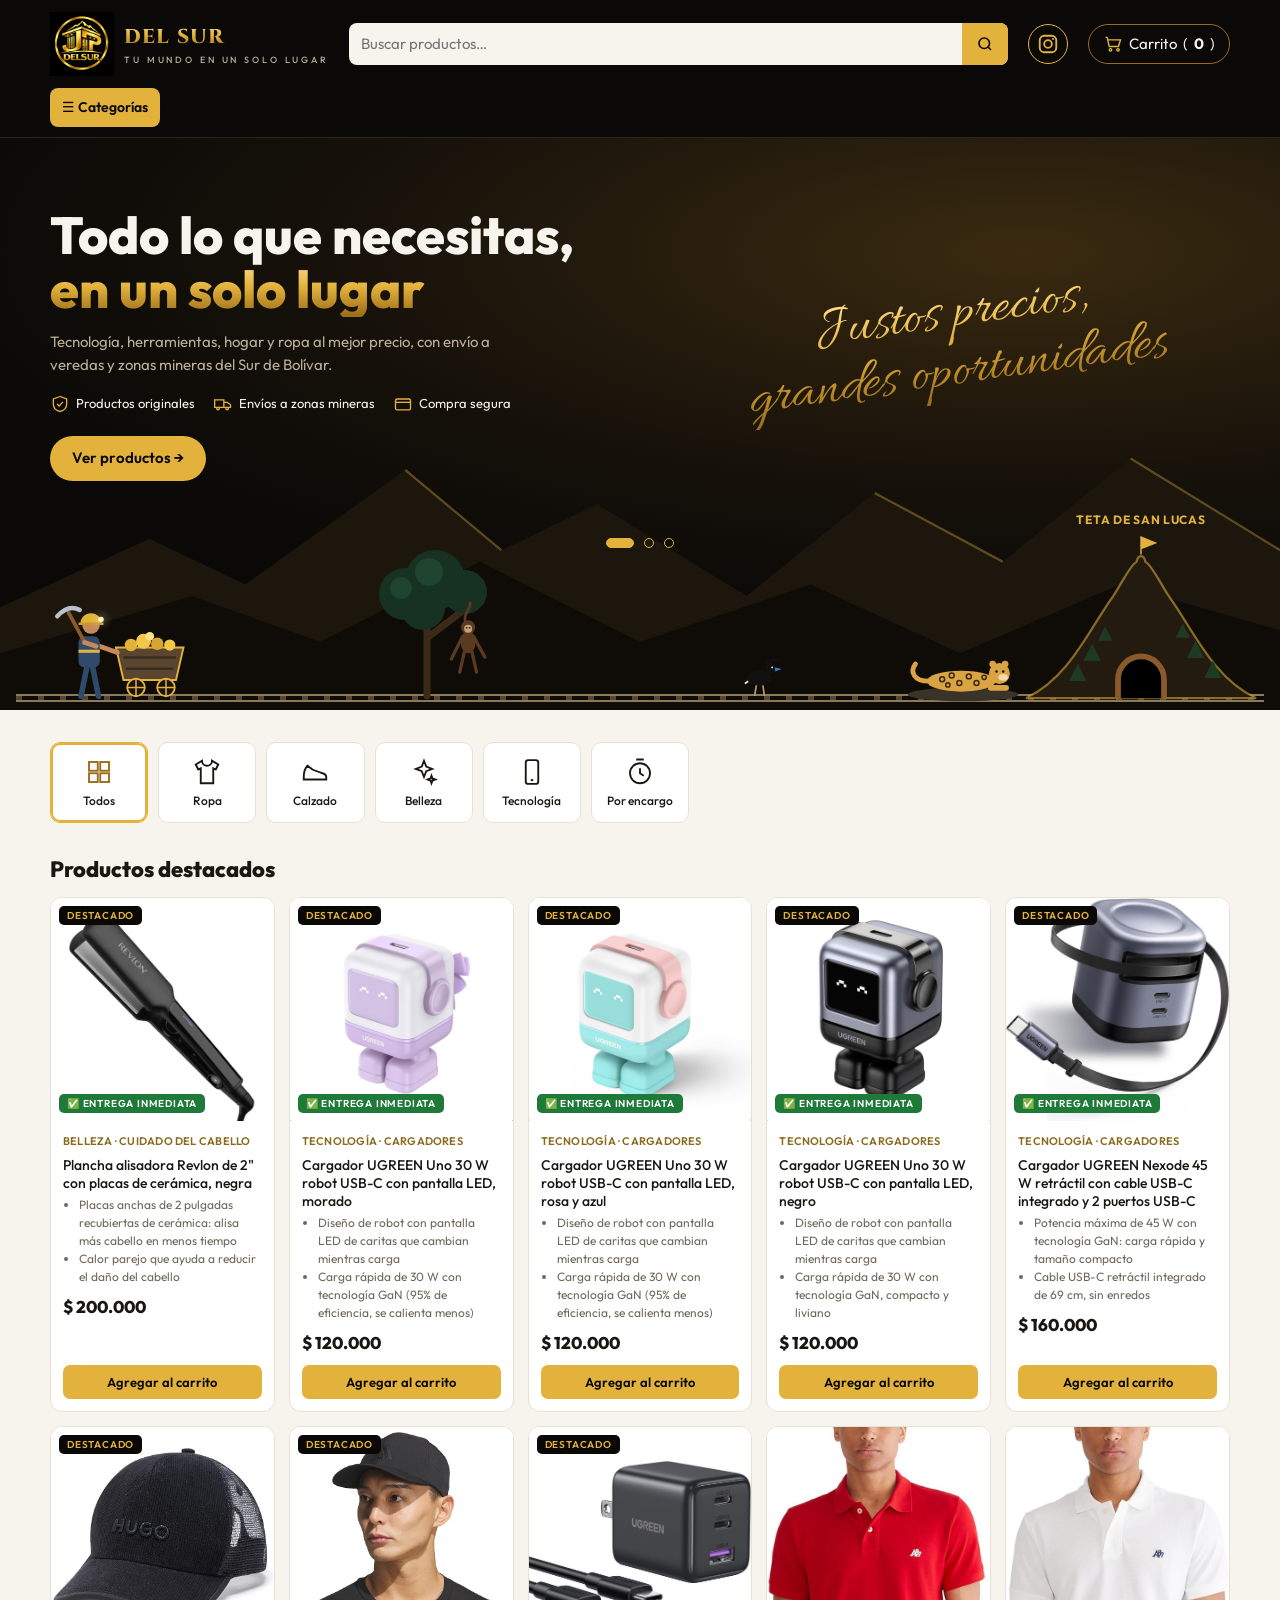
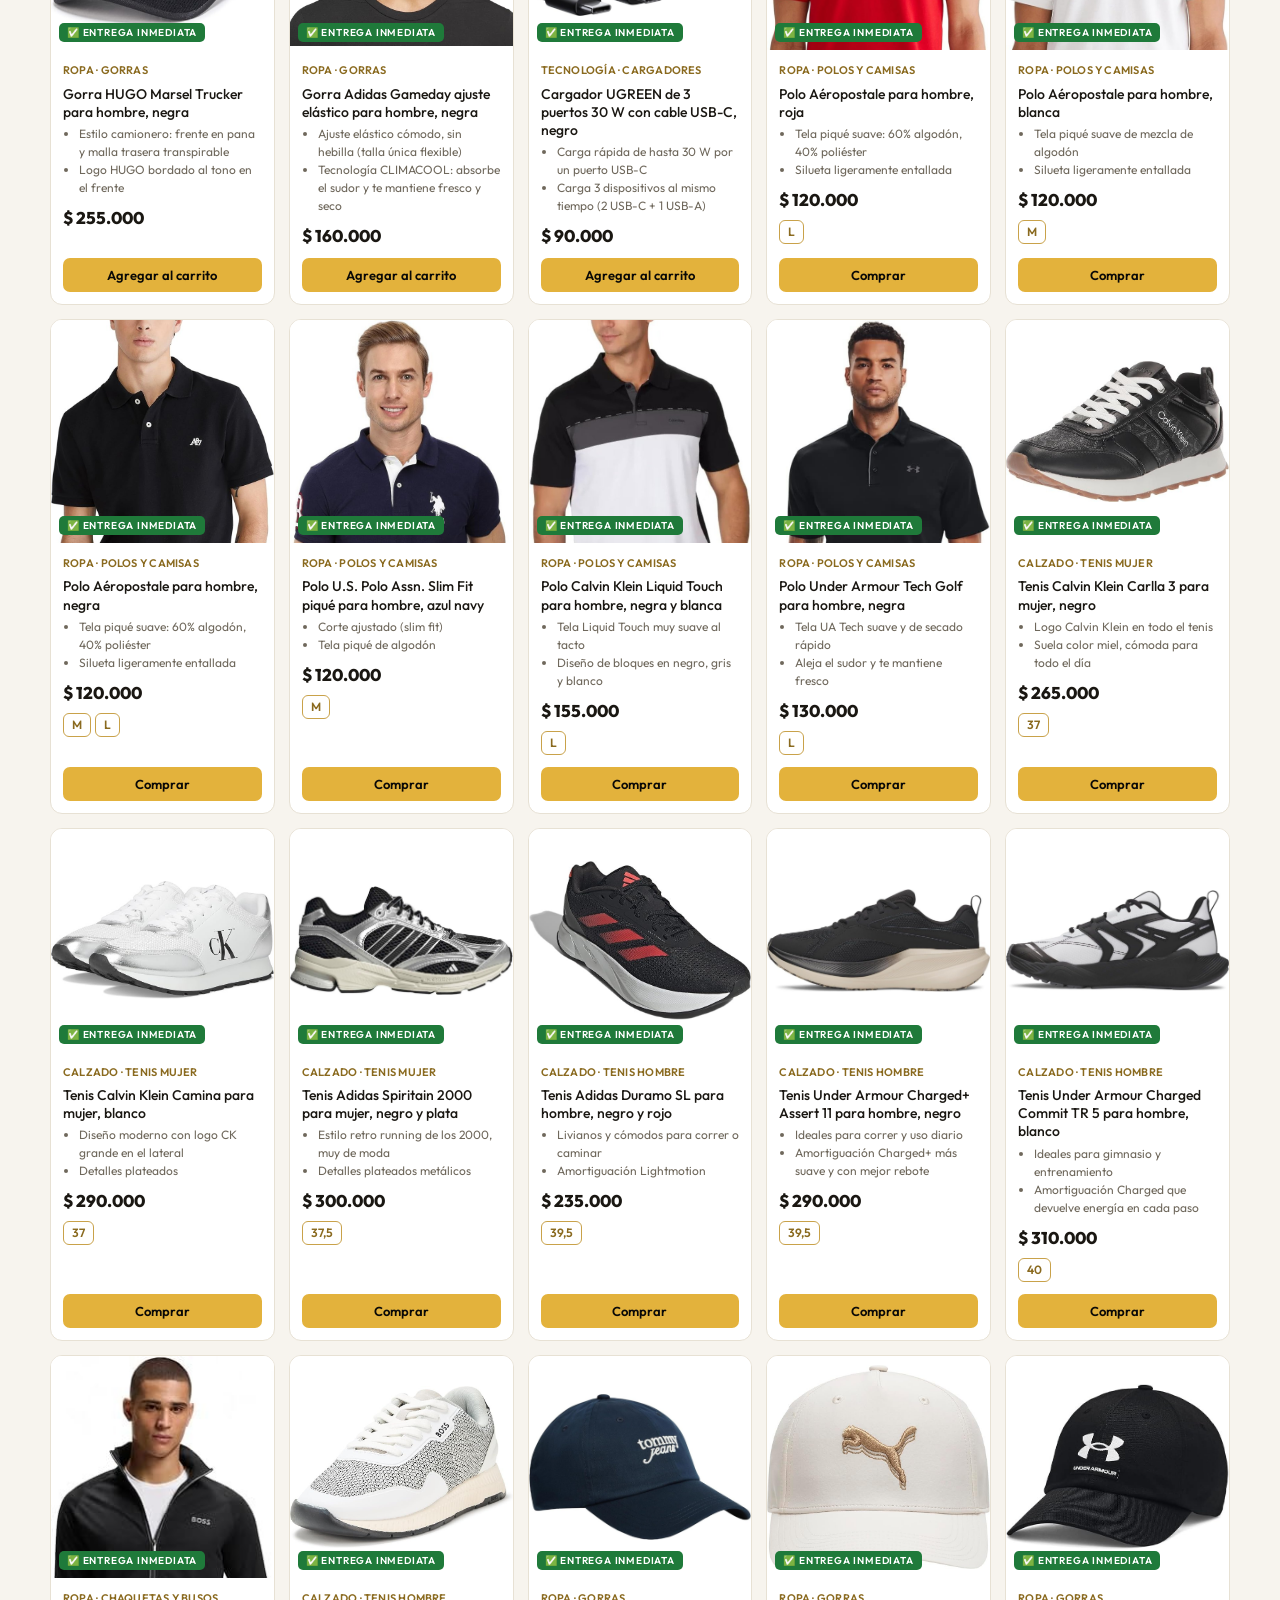
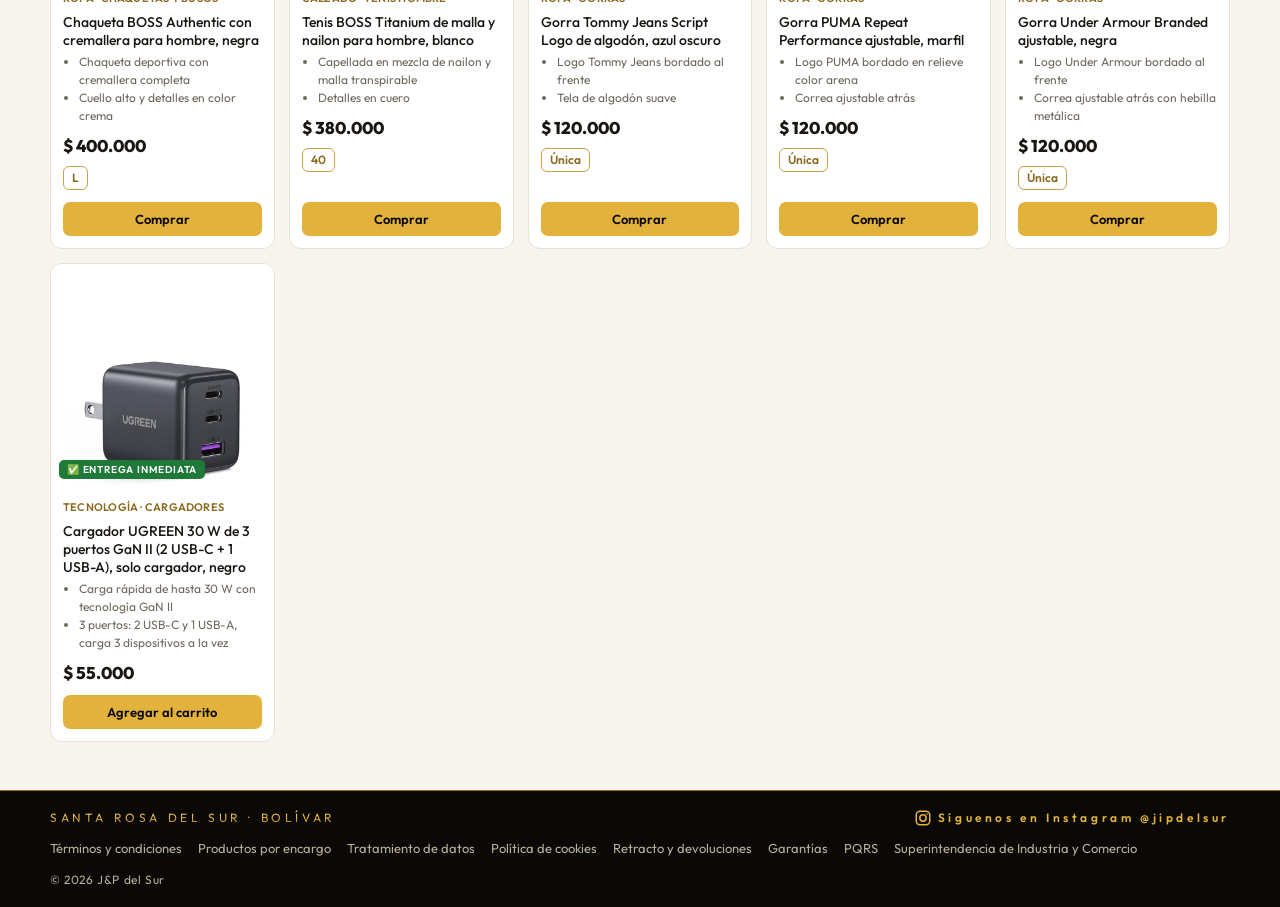
==== commit b97b5154: "Portada: panel del Sur de Bolívar en lugar de la llave, minero que pica oro y animales de la Serraní" ====
--- a/index.html
+++ b/index.html
@@ -11,8 +11,8 @@
 <link rel="preconnect" href="https://fonts.googleapis.com">
 <link rel="preconnect" href="https://fonts.gstatic.com" crossorigin>
 <link rel="stylesheet" href="https://fonts.googleapis.com/css2?family=Cinzel:wght@600;800&family=Outfit:wght@400;500;600;800&family=Allura&display=swap">
-<link rel="stylesheet" href="styles.css?v=202610102200">
-<link rel="stylesheet" href="mina.css?v=202610102200">
+<link rel="stylesheet" href="styles.css?v=202610102154">
+<link rel="stylesheet" href="mina.css?v=202610102154">
 </head>
 <body>
 
@@ -67,14 +67,33 @@
       </div>
       <div class="slogan goldtxt a2">Justos precios,<br>grandes oportunidades</div>
     </div>
-    <div class="slide" aria-roledescription="panel" aria-label="2 de 3" aria-hidden="true">
+    <div class="slide sur" aria-roledescription="panel" aria-label="2 de 3" aria-hidden="true">
       <div>
-        <h2 class="big a1">Paga fácil con tu <span class="goldtxt">Llave Bre-B</span></h2>
-        <p class="a2">Transfiere desde cualquier banco o billetera al instante y sin costo. Escanea el QR o usa nuestra llave.</p>
-        <div class="llave a3"><svg viewBox="0 0 24 24"><circle cx="8" cy="15" r="4"/><path d="m11 12 9-9M17 6l3 3M15 8l2 2"/></svg><div><small>Nuestra llave</small><b id="llave">Muy pronto</b></div></div>
-        <div class="pays a4" id="pagos"></div>
+        <h2 class="big a1">Hecho con orgullo en el <span class="goldtxt">Sur de Bolívar</span></h2>
+        <p class="a2">A los pies de la Teta de San Lucas, entre minas, veredas y montaña, nació J&amp;P del Sur: para que lo mejor del mundo llegue a nuestra tierra.</p>
+        <div class="fauna a3">
+          <span>🐆 Jaguar</span><span>🐦 Paujil de pico azul</span><span>🐒 Mono araña</span><span>⛏️ Tierra de oro</span>
+        </div>
+        <a class="cta a4" href="#vitrina">Ver productos →</a>
       </div>
-      <div class="qr a2" id="qr"><span>QR<br>muy pronto</span></div>
+      <figure class="postal a2">
+        <svg viewBox="0 0 400 300" role="img" aria-label="Ilustración de la Teta de San Lucas al amanecer">
+          <defs>
+            <linearGradient id="cielo" x1="0" y1="0" x2="0" y2="1"><stop offset="0" stop-color="#1d2b4a"/><stop offset=".55" stop-color="#c9773a"/><stop offset="1" stop-color="#f2c46b"/></linearGradient>
+            <linearGradient id="teta" x1="0" y1="0" x2="0" y2="1"><stop offset="0" stop-color="#2f4a3a"/><stop offset="1" stop-color="#14231a"/></linearGradient>
+          </defs>
+          <rect width="400" height="300" fill="url(#cielo)"/>
+          <circle cx="300" cy="150" r="34" fill="#ffe3a0" opacity=".9"/>
+          <path d="M0 210 C60 190 90 170 130 175 C170 180 200 150 250 160 C300 170 340 150 400 165 V300 H0Z" fill="#3a4f5c" opacity=".55"/>
+          <path d="M60 300 C110 250 140 190 170 130 C182 105 190 82 196 72 C197 62 205 62 206 72 C212 82 220 105 232 130 C262 190 292 250 342 300Z" fill="url(#teta)"/>
+          <path d="M196 72 C197 62 205 62 206 72" stroke="#f2c46b" stroke-width="2" fill="none" opacity=".7"/>
+          <path d="M0 240 C70 225 120 245 180 238 C250 230 320 250 400 235 V300 H0Z" fill="#16261b"/>
+          <path d="M0 270 C80 258 150 275 220 266 C290 258 340 272 400 262 V300 H0Z" fill="#0d1710"/>
+          <g fill="#0d1710"><path d="M30 262 l8 -22 l8 22z"/><path d="M48 266 l6 -16 l6 16z"/><path d="M352 258 l8 -24 l8 24z"/><path d="M372 262 l6 -16 l6 16z"/></g>
+          <g stroke="#0d1710" stroke-width="2" fill="none"><path d="M90 110 q5 -5 10 0 q5 -5 10 0"/><path d="M120 95 q4 -4 8 0 q4 -4 8 0"/></g>
+        </svg>
+        <figcaption>Teta de San Lucas · Serranía de San Lucas</figcaption>
+      </figure>
     </div>
     <div class="slide" aria-roledescription="panel" aria-label="3 de 3" aria-hidden="true">
       <div>
@@ -94,17 +113,28 @@
   <div class="mina" id="mina">
     <div class="birds" aria-hidden="true"><i></i><i></i><i></i></div>
     <div class="riel" aria-hidden="true"></div>
-    <div class="pico" aria-hidden="true">
-      <svg viewBox="0 0 160 110">
+    <div class="arbol" aria-hidden="true">
+      <svg viewBox="0 0 140 150"><path d="M62 150 V70 M62 92 L104 60" stroke="#3b2a18" stroke-width="7" stroke-linecap="round"/><g fill="#173222"><circle cx="40" cy="48" r="26"/><circle cx="70" cy="34" r="30"/><circle cx="100" cy="46" r="22"/><circle cx="58" cy="62" r="22"/></g><g fill="#1f4430"><circle cx="64" cy="26" r="14"/><circle cx="36" cy="42" r="11"/></g></svg>
+    </div>
+    <button type="button" class="animal mono" data-k="mono" aria-label="Mono araña café: toca para ver un dato">
+      <svg viewBox="0 0 60 92" aria-hidden="true"><path d="M30 0 C31 9 22 10 25 20" stroke="#5b3a22" stroke-width="3" fill="none" stroke-linecap="round"/><g stroke="#5b3a22" stroke-width="3.5" stroke-linecap="round"><path d="M22 36 L10 60"/><path d="M34 36 L46 58"/><path d="M24 52 L19 74"/><path d="M32 52 L37 74"/></g><ellipse cx="28" cy="42" rx="8" ry="12" fill="#5b3a22"/><circle cx="28" cy="26" r="7.5" fill="#5b3a22"/><circle cx="28" cy="27.5" r="4.3" fill="#c9a27a"/><circle cx="26.4" cy="26.5" r=".9" fill="#1a1008"/><circle cx="29.6" cy="26.5" r=".9" fill="#1a1008"/></svg>
+    </button>
+    <button type="button" class="animal paujil" data-k="paujil" aria-label="Paujil de pico azul: toca para ver un dato">
+      <svg viewBox="0 0 54 50" aria-hidden="true"><path d="M33 9 q2 -6 5 -2 q2 -5 5 -1 q2 -4 4 0" stroke="#111" stroke-width="2.4" fill="none" stroke-linecap="round"/><ellipse cx="24" cy="27" rx="15" ry="10" fill="#111"/><path d="M9 26 L2 36 L12 32Z" fill="#111"/><path d="M6 34 L10 31" stroke="#f4f0e6" stroke-width="2"/><circle cx="38" cy="15" r="6.5" fill="#111"/><path d="M43 14 L51 16 L43 19Z" fill="#3b7bd4"/><circle cx="39.5" cy="14" r="1.1" fill="#f4f0e6"/><path d="M20 36 L18 49 M28 36 L30 49" stroke="#b9a37a" stroke-width="2"/></svg>
+    </button>
+    <button type="button" class="animal jaguar" data-k="jaguar" aria-label="Jaguar: toca para ver un dato">
+      <svg viewBox="0 0 130 60" aria-hidden="true"><ellipse cx="62" cy="54" rx="58" ry="7" fill="#3a3328"/><path class="cola" d="M26 40 C10 40 6 30 12 22" stroke="#d9a441" stroke-width="5" fill="none" stroke-linecap="round"/><ellipse cx="60" cy="40" rx="36" ry="11" fill="#d9a441"/><rect x="88" y="44" width="22" height="6" rx="3" fill="#d9a441"/><g class="cabeza"><circle cx="100" cy="32" r="11" fill="#d9a441"/><circle cx="93" cy="22" r="3.5" fill="#d9a441"/><circle cx="106" cy="22" r="3.5" fill="#d9a441"/><ellipse cx="104" cy="36" rx="5" ry="3.5" fill="#f2dcae"/><circle cx="97" cy="30" r="1.3" fill="#1a1008"/><circle cx="104" cy="30" r="1.3" fill="#1a1008"/></g><g fill="none" stroke="#3b2a12" stroke-width="1.6"><circle cx="40" cy="38" r="2.6"/><circle cx="50" cy="34" r="2.6"/><circle cx="58" cy="42" r="2.6"/><circle cx="68" cy="35" r="2.6"/><circle cx="76" cy="42" r="2.6"/><circle cx="84" cy="36" r="2.2"/><circle cx="46" cy="44" r="2.2"/></g></svg>
+    </button>
+    <button type="button" class="pico" data-k="teta" aria-label="Teta de San Lucas: toca para ver un dato">
+      <svg viewBox="0 0 160 110" aria-hidden="true">
         <path d="M0 110 C30 96 44 62 60 40 C68 28 72 18 77 15 C78 10 82 10 83 15 C88 18 92 28 100 40 C116 62 130 96 160 110 Z" fill="#241b10" stroke="#e3b23c" stroke-opacity=".55" stroke-width="1.5"/>
         <path d="M40 84 l6 -12 l6 12z M112 82 l6 -12 l6 12z M50 70 l5 -10 l5 10z M104 68 l5 -10 l5 10z M30 98 l6 -12 l6 12z M124 96 l6 -12 l6 12z" fill="#1f3a22"/>
         <path d="M64 110 V97 a16 16 0 0 1 32 0 V110" fill="#000" stroke="#8a5a2b" stroke-width="4"/>
         <path d="M80 10 V-2 l10 4 l-10 4" fill="#e3b23c" stroke="#e3b23c" stroke-width="1"/>
       </svg>
       <span>Teta de San Lucas</span>
-    </div>
-    <button type="button" class="minero" id="minero" aria-label="Toca al minero para conocer un dato del Sur de Bolívar">
-      <span class="dato" id="dato" role="status"></span>
+    </button>
+    <button type="button" class="minero" id="minero" aria-label="Toca al minero para picar oro">
       <svg viewBox="0 0 120 80" aria-hidden="true">
         <g class="piernas"><path class="p1" d="M37 52 L32 77" /><path class="p2" d="M41 52 L46 77" /></g>
         <g class="carro">
@@ -119,7 +149,7 @@
         <path d="M30 41 H47" stroke="#e3b23c" stroke-width="2.5"/>
         <circle cx="40" cy="20" r="7" fill="#c68a5a"/>
         <path d="M31.5 19 a8.5 8.5 0 0 1 17 0 Z" fill="#e3b23c"/><path d="M30 19 H50" stroke="#c99a2e" stroke-width="2"/>
-        <circle cx="48" cy="15.5" r="2.2" fill="#fff6c0"/>
+        <circle class="lampara" cx="48" cy="15.5" r="2.2" fill="#fff6c0"/>
         <g class="pica" style="transform-origin:35px 34px">
           <path d="M35 34 L22 10" stroke="#8a5a2b" stroke-width="3" stroke-linecap="round"/>
           <path d="M13 13 Q22 3 31 8" stroke="#b9c0c7" stroke-width="3.5" fill="none" stroke-linecap="round"/>
@@ -127,6 +157,8 @@
         </g>
       </svg>
     </button>
+    <div class="oro" id="oro" aria-live="polite" hidden>✨ <b>0</b> pepitas</div>
+    <div class="dato" id="dato" role="status"></div>
   </div>
 </section>
 
@@ -218,9 +250,9 @@
   </form>
 </dialog>
 
-<script src="config.js?v=202610102200"></script>
-<script src="envios.js?v=202610102200"></script>
-<script src="app.js?v=202610102200"></script>
-<script src="mina.js?v=202610102200"></script>
+<script src="config.js?v=202610102154"></script>
+<script src="envios.js?v=202610102154"></script>
+<script src="app.js?v=202610102154"></script>
+<script src="mina.js?v=202610102154"></script>
 </body>
 </html>
--- a/mina.css
+++ b/mina.css
@@ -1,32 +1,78 @@
-/* Minero de la portada: camina con su carrito hacia la Teta de San Lucas */
+/* Portada: panel del Sur de Bolívar y escena del minero rumbo a la Teta de San Lucas */
+.sur .fauna{display:flex;flex-wrap:wrap;gap:8px;margin-top:16px}
+.sur .fauna span{padding:6px 12px;border:1px solid rgba(227,178,60,.5);border-radius:999px;font:600 13px/1 var(--f-body);color:#f4e6c4;background:rgba(0,0,0,.25)}
+.postal{justify-self:center;margin:0;width:min(400px,100%);border-radius:18px;overflow:hidden;box-shadow:0 0 0 2px var(--gold),0 24px 60px rgba(0,0,0,.55);background:#0d1710}
+.postal svg,.postal img{display:block;width:100%;height:auto;aspect-ratio:4/3;object-fit:cover}
+.postal figcaption{padding:9px 12px;font:600 12px/1.2 var(--f-body);letter-spacing:.05em;color:var(--gold);text-align:center}
+
 .mina{position:relative;height:150px;margin-top:-10px}
+.mina button{padding:0;border:0;background:none;cursor:pointer;-webkit-tap-highlight-color:transparent}
+.mina button:focus-visible{outline:2px solid var(--gold);outline-offset:4px;border-radius:8px}
+.mina svg{display:block;width:100%;height:auto;overflow:visible}
 .mina .riel{position:absolute;left:0;right:0;bottom:8px;height:8px;border-top:2px solid #8a7a5c;border-bottom:2px solid #8a7a5c;background:repeating-linear-gradient(90deg,#5a4630 0 6px,transparent 6px 22px)}
 .mina .pico{position:absolute;right:8px;bottom:12px;width:230px;text-align:center}
-.mina .pico svg{display:block;width:100%;height:auto;overflow:visible}
 .mina .pico span{position:absolute;left:0;right:0;top:-26px;font:700 12px/1 var(--f-body);letter-spacing:.06em;text-transform:uppercase;color:var(--gold)}
-.minero{position:absolute;bottom:10px;left:2%;width:150px;height:100px;padding:0;border:0;background:none;cursor:pointer;animation:camina 30s linear infinite;-webkit-tap-highlight-color:transparent;z-index:2}
-.minero svg{display:block;width:100%;height:100%;overflow:visible}
+.mina .arbol{position:absolute;left:28%;bottom:14px;width:140px;pointer-events:none}
+.mina .animal{position:absolute;z-index:1}
+.mina .mono{left:calc(28% + 77px);bottom:22px;width:56px;transform-origin:50% 0;animation:mece 3.2s ease-in-out infinite alternate}
+.mina .paujil{left:58%;bottom:14px;width:44px;animation:pasea 14s ease-in-out infinite}
+.mina .jaguar{right:236px;bottom:10px;width:124px}
+.mina .jaguar .cola{transform-origin:26px 40px;animation:cola 2.4s ease-in-out infinite alternate}
+.mina .jaguar .cabeza{transform-origin:96px 40px;transition:transform .3s}
+.mina .jaguar.activo .cabeza{transform:rotate(-14deg) translateY(-3px)}
+.mina .mono.activo{animation:balanceo .5s ease-in-out 4 alternate}
+.mina .paujil.activo svg{animation:salto .35s ease-out 3}
+.mina .pico.activo svg{filter:drop-shadow(0 0 10px rgba(242,196,107,.8))}
+@keyframes mece{from{transform:rotate(-5deg)}to{transform:rotate(5deg)}}
+@keyframes balanceo{from{transform:rotate(-24deg)}to{transform:rotate(24deg)}}
+@keyframes pasea{0%,100%{transform:translateX(0) scaleX(1)}45%{transform:translateX(60px) scaleX(1)}50%{transform:translateX(60px) scaleX(-1)}95%{transform:translateX(0) scaleX(-1)}}
+@keyframes salto{50%{transform:translateY(-12px)}}
+@keyframes cola{from{transform:rotate(-8deg)}to{transform:rotate(14deg)}}
+
+.minero{position:absolute;bottom:10px;left:2%;width:150px;height:100px;animation:camina 34s linear infinite;z-index:3}
+.minero svg{height:100%}
 .minero .piernas path{stroke:#2f4a6b;stroke-width:4.5;stroke-linecap:round;transform-origin:39px 52px}
 .minero .p1{animation:paso .6s ease-in-out infinite alternate}
 .minero .p2{animation:paso .6s ease-in-out infinite alternate-reverse}
 .minero .rueda{animation:gira 1s linear infinite}
-.minero .pica{transform:rotate(0)}
+.minero .lampara{filter:drop-shadow(0 0 4px #fff6c0)}
 @keyframes camina{0%{left:2%;opacity:0}3%{opacity:1}92%{opacity:1}97%,100%{left:calc(100% - 250px);opacity:0}}
 @keyframes paso{from{transform:rotate(-14deg)}to{transform:rotate(14deg)}}
 @keyframes gira{to{transform:rotate(360deg)}}
 .mina.pausa .minero,.mina.pausa .minero .p1,.mina.pausa .minero .p2,.mina.pausa .minero .rueda{animation-play-state:paused}
-.minero.golpe .pica{animation:golpe .38s ease-in 3}
-@keyframes golpe{0%{transform:rotate(0)}45%{transform:rotate(-35deg)}100%{transform:rotate(95deg)}}
-.minero:focus-visible{outline:2px solid var(--gold);outline-offset:4px;border-radius:8px}
-.dato{position:absolute;bottom:104px;left:0;width:min(250px,70vw);padding:9px 11px;border-radius:12px;background:#fffdf8;color:#1a1a1a;font:600 12px/1.35 var(--f-body);text-align:left;box-shadow:0 8px 24px rgba(0,0,0,.45);opacity:0;transform:translateY(6px);transition:opacity .3s,transform .3s;pointer-events:none}
-.dato::after{content:"";position:absolute;left:30px;bottom:-6px;border:6px solid transparent;border-bottom:0;border-top-color:#fffdf8}
+.minero.golpe .pica{animation:golpe .36s ease-in 3}
+@keyframes golpe{0%{transform:rotate(0)}40%{transform:rotate(-40deg)}100%{transform:rotate(100deg)}}
+.chispa,.pepita{position:absolute;pointer-events:none;z-index:4}
+.chispa{width:6px;height:6px;border-radius:50%;background:#ffe08a;box-shadow:0 0 8px #ffd257;animation:chispa .5s ease-out forwards}
+@keyframes chispa{to{transform:translate(var(--dx),var(--dy));opacity:0}}
+.pepita{width:11px;height:9px;border-radius:45% 55% 50% 40%;background:radial-gradient(circle at 35% 35%,#fff3b0,#e3b23c 60%,#a87918);animation:arco .7s cubic-bezier(.3,.6,.4,1) forwards}
+@keyframes arco{0%{transform:translate(0,0)}50%{transform:translate(calc(var(--dx)/2),-46px)}100%{transform:translate(var(--dx),-6px) scale(.7);opacity:.2}}
+
+.oro{position:absolute;left:12px;top:6px;padding:5px 11px;border-radius:999px;background:rgba(0,0,0,.55);border:1px solid var(--gold);color:#f4e6c4;font:600 12px/1 var(--f-body);z-index:4}
+.oro b{color:var(--gold);font-size:14px}
+.oro.pop{animation:pop .35s ease-out}
+@keyframes pop{50%{transform:scale(1.18)}}
+.dato{position:absolute;bottom:120px;left:0;width:min(270px,74vw);padding:10px 12px;border-radius:12px;background:#fffdf8;color:#1a1a1a;font:600 12.5px/1.4 var(--f-body);text-align:left;box-shadow:0 10px 28px rgba(0,0,0,.5);opacity:0;transform:translateY(6px);transition:opacity .3s,transform .3s;pointer-events:none;z-index:5}
+.dato::after{content:"";position:absolute;left:var(--px,30px);bottom:-6px;border:6px solid transparent;border-bottom:0;border-top-color:#fffdf8}
 .dato.on{opacity:1;transform:none}
 .dato b{color:#8a6a1f}
-.pepita{position:absolute;left:18px;top:4px;font-size:16px;pointer-events:none;animation:pepita 1.1s ease-out forwards}
-@keyframes pepita{from{transform:translate(0,0) scale(.6);opacity:1}to{transform:translate(-14px,-46px) scale(1.2);opacity:0}}
-.birds{position:absolute;top:0;left:-60px;animation:vuelo 22s linear infinite}
+.dato small{display:block;margin-top:4px;color:#8a6a1f;font-weight:700}
+.confeti{position:absolute;top:-10px;width:7px;height:11px;z-index:5;pointer-events:none;animation:cae 1.6s ease-in both}
+@keyframes cae{to{transform:translate(var(--dx),170px) rotate(540deg);opacity:0}}
+.birds{position:absolute;top:0;left:-60px;animation:vuelo 22s linear infinite;pointer-events:none}
 .birds i{position:absolute;width:12px;height:6px;border-top:2px solid #b3aa98;border-radius:50% 50% 0 0/100% 100% 0 0}
 .birds i:nth-child(1){left:0;top:6px}.birds i:nth-child(2){left:16px;top:0}.birds i:nth-child(3){left:30px;top:9px}
 @keyframes vuelo{to{transform:translateX(calc(100vw + 120px))}}
-@media (max-width:600px){.mina{height:120px}.mina .pico{width:160px}.mina .pico span{font-size:10.5px;top:-20px}.minero{width:114px;height:76px}.dato{bottom:80px}@keyframes camina{0%{left:2%;opacity:0}3%{opacity:1}92%{opacity:1}97%,100%{left:calc(100% - 175px);opacity:0}}}
-@media (prefers-reduced-motion:reduce){.minero{animation:none;left:auto;right:240px}.minero .p1,.minero .p2,.minero .rueda,.birds{animation:none}.birds{display:none}}
+@media (max-width:600px){
+  .mina{height:122px}
+  .mina .pico{width:150px}.mina .pico span{font-size:10.5px;top:-20px}
+  .mina .arbol{left:-6px;width:100px}
+  .mina .mono{left:63px;bottom:28px;width:34px}
+  .mina .paujil{display:none}
+  .postal{width:min(270px,80vw)}
+  .mina .jaguar{right:150px;width:88px}
+  .minero{width:114px;height:76px}
+  .dato{bottom:96px}
+  @keyframes camina{0%{left:2%;opacity:0}3%{opacity:1}92%{opacity:1}97%,100%{left:calc(100% - 172px);opacity:0}}
+}
+@media (prefers-reduced-motion:reduce){.minero{animation:none;left:40%}.minero .p1,.minero .p2,.minero .rueda,.mina .mono,.mina .paujil,.mina .jaguar .cola{animation:none}.birds{display:none}}
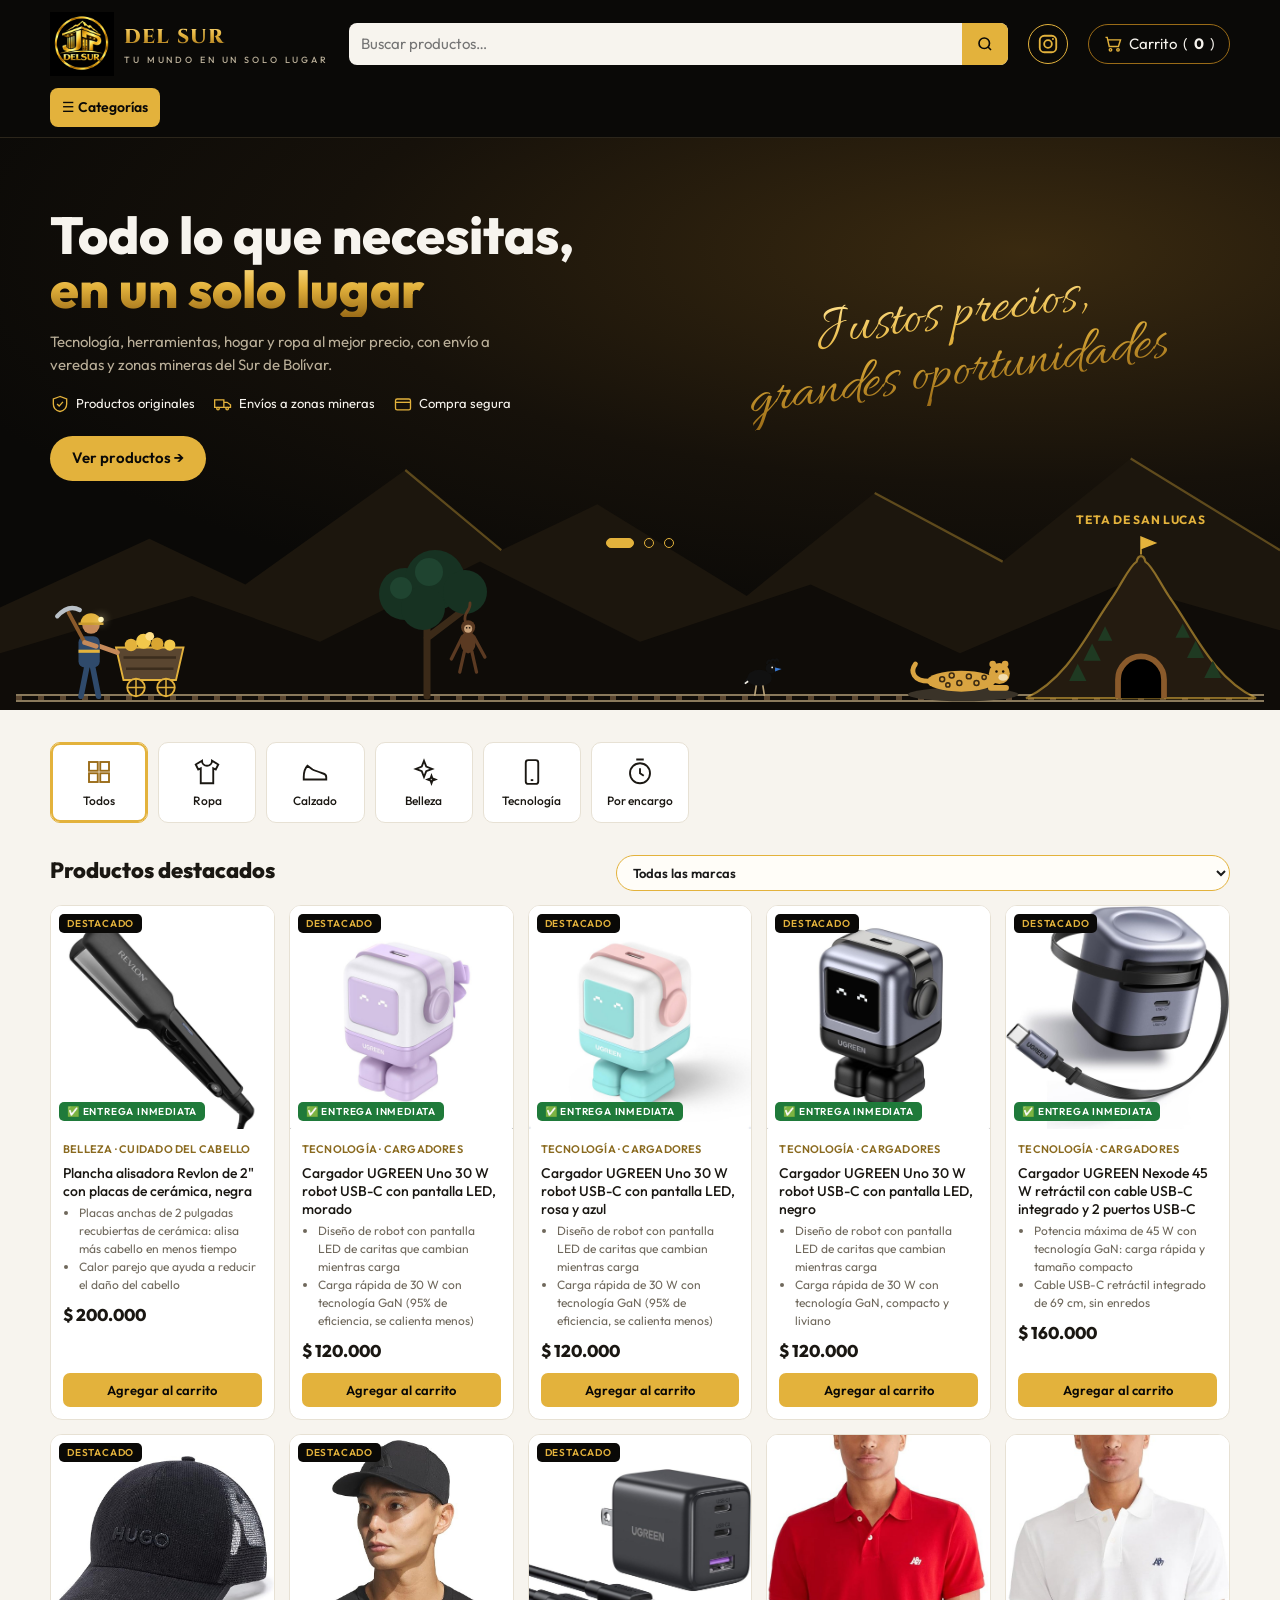
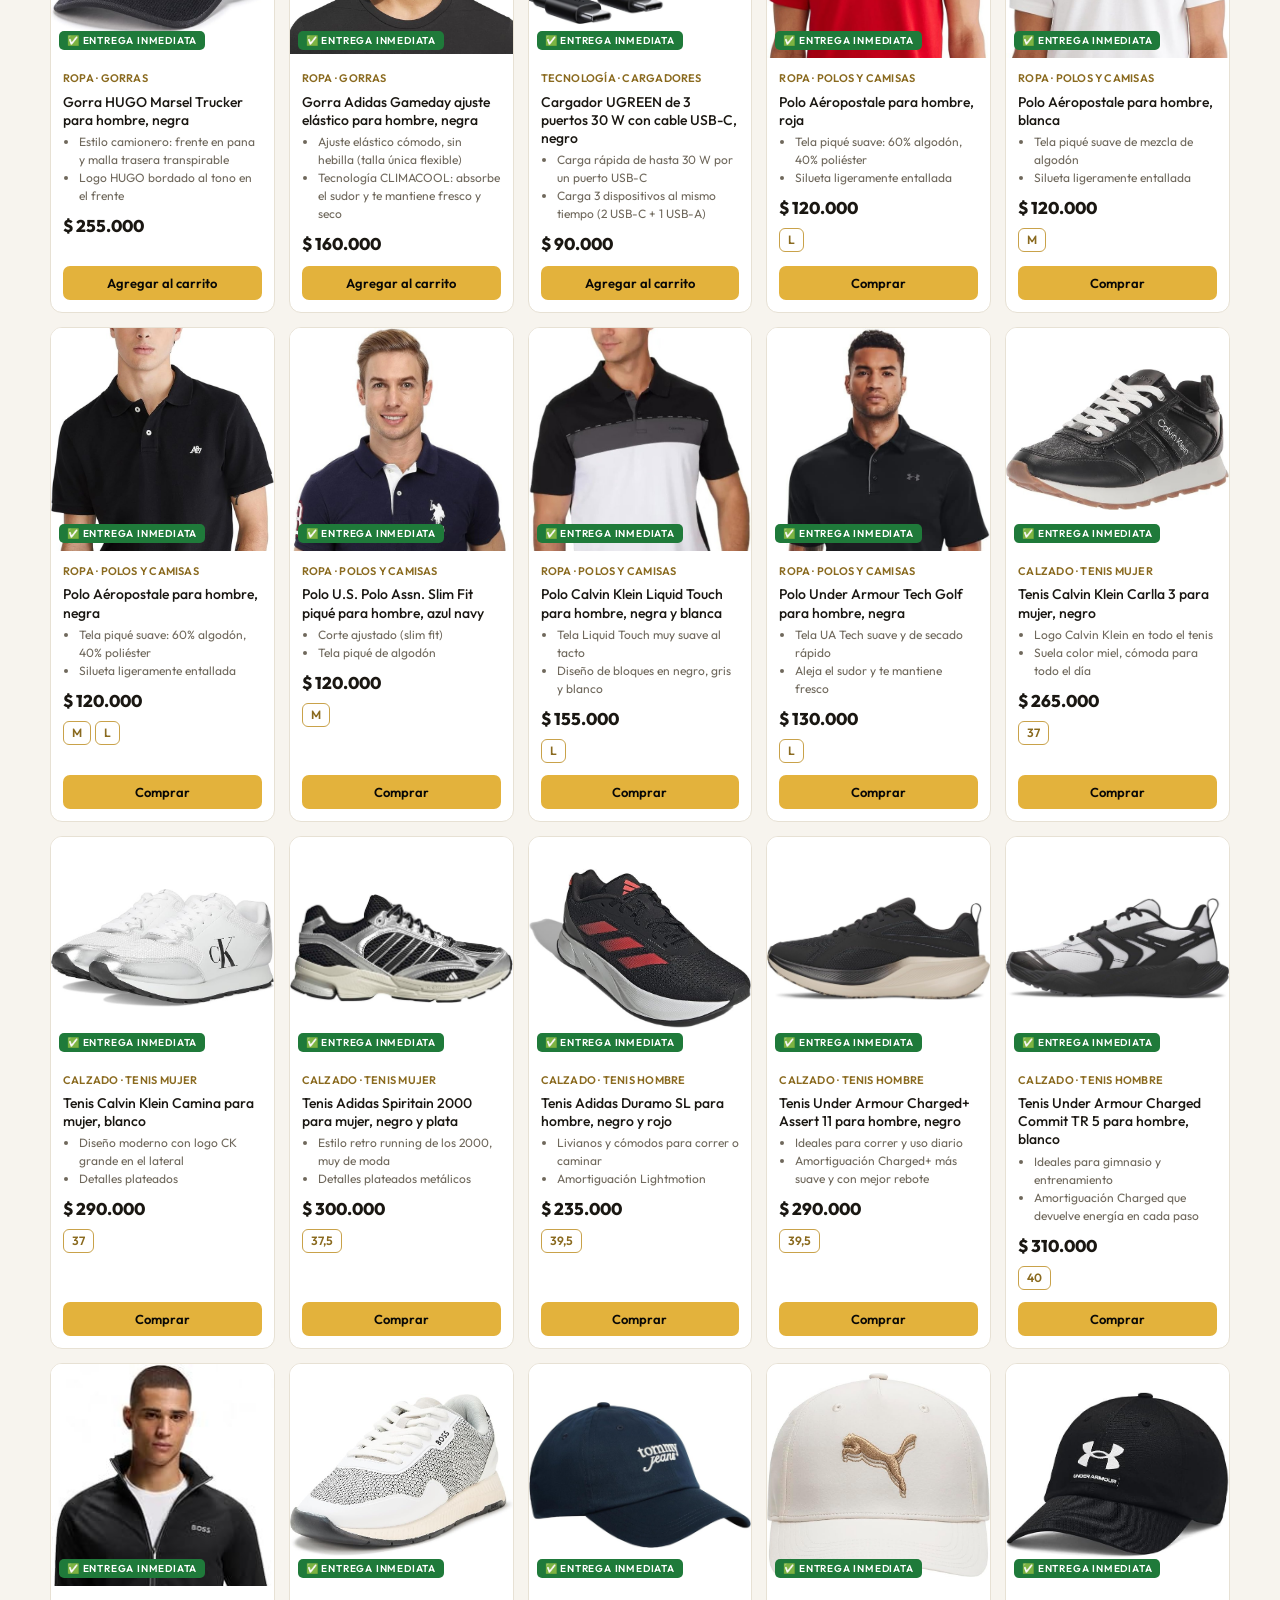
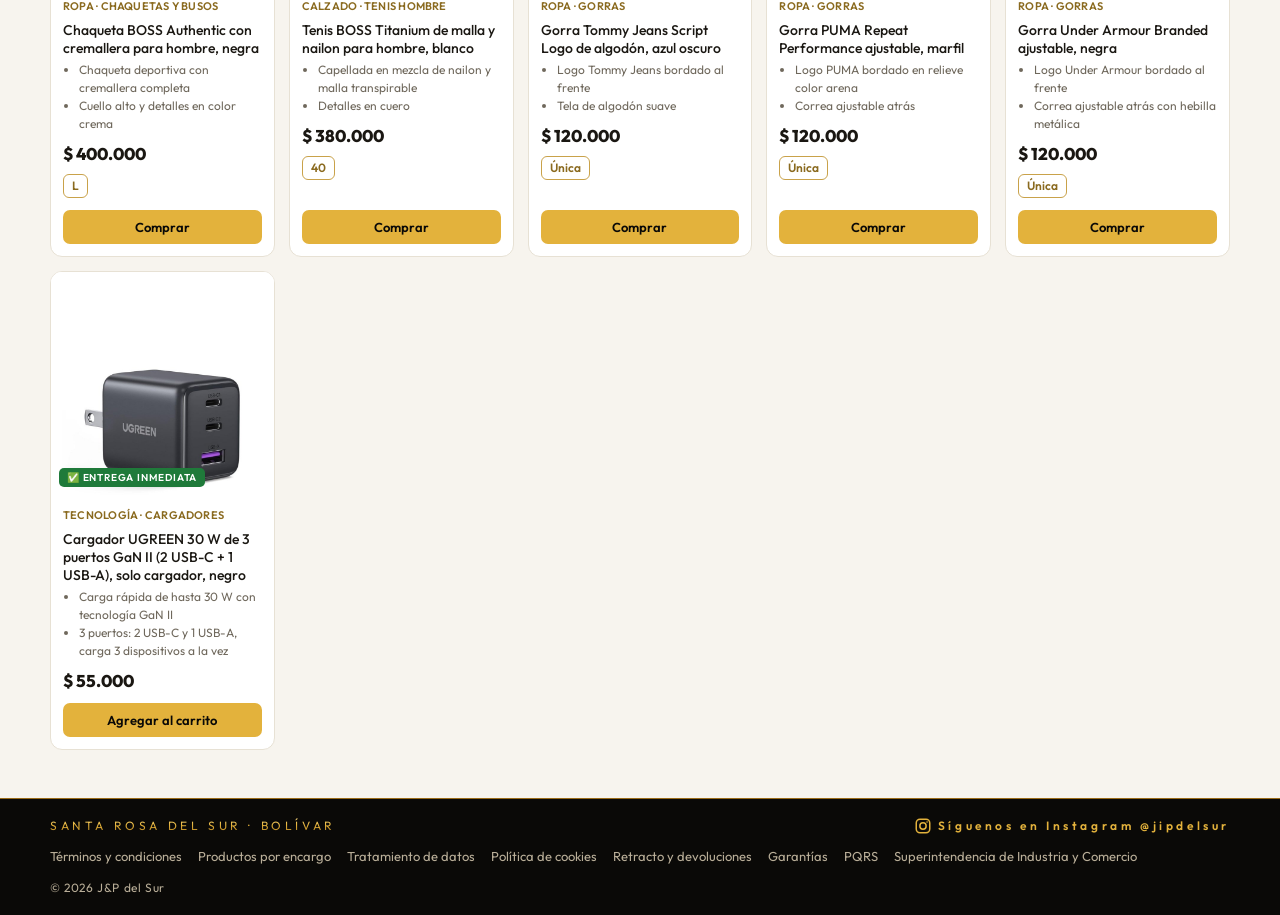
==== commit 33e18ba3: "Filtro por marca en la vitrina y en Ofertas de hoy (marca de la hoja o detectada en el nombre) Co-Au" ====
--- a/index.html
+++ b/index.html
@@ -11,8 +11,8 @@
 <link rel="preconnect" href="https://fonts.googleapis.com">
 <link rel="preconnect" href="https://fonts.gstatic.com" crossorigin>
 <link rel="stylesheet" href="https://fonts.googleapis.com/css2?family=Cinzel:wght@600;800&family=Outfit:wght@400;500;600;800&family=Allura&display=swap">
-<link rel="stylesheet" href="styles.css?v=202610102154">
-<link rel="stylesheet" href="mina.css?v=202610102154">
+<link rel="stylesheet" href="styles.css?v=202610162340">
+<link rel="stylesheet" href="mina.css?v=202610162340">
 </head>
 <body>
 
@@ -172,7 +172,7 @@
       <button type="button" class="hot-mas" id="hot-mas" hidden></button>
     </section>
     <section id="vitrina">
-      <div class="sec-h"><h2 id="titulo">Productos destacados</h2></div>
+      <div class="sec-h"><h2 id="titulo">Productos destacados</h2><select id="marca" class="marca" aria-label="Filtrar por marca" hidden></select></div>
       <div class="enc-intro" id="enc-intro" hidden></div>
       <div class="grid" id="grid"><p class="empty">Cargando productos…</p></div>
     </section>
@@ -250,9 +250,9 @@
   </form>
 </dialog>
 
-<script src="config.js?v=202610102154"></script>
-<script src="envios.js?v=202610102154"></script>
-<script src="app.js?v=202610102154"></script>
-<script src="mina.js?v=202610102154"></script>
+<script src="config.js?v=202610162340"></script>
+<script src="envios.js?v=202610162340"></script>
+<script src="app.js?v=202610162340"></script>
+<script src="mina.js?v=202610162340"></script>
 </body>
 </html>
--- a/styles.css
+++ b/styles.css
@@ -304,3 +304,6 @@
 #listo button{padding:12px;border-radius:10px;font-weight:700;font-size:15px;cursor:pointer}
 #listo .l-pri{background:#e0b13a;color:#111;border:0}
 #listo .l-sec{background:transparent;border:1.5px solid #c9a24a;color:#8a6a1f}
+
+.sec-h .marca{font:600 13px var(--f-body);padding:8px 30px 8px 12px;border:1.5px solid var(--gold);border-radius:999px;background:#fffdf8;color:#1a1a1a;max-width:52%;cursor:pointer}
+.sec-h .marca[hidden]{display:none}
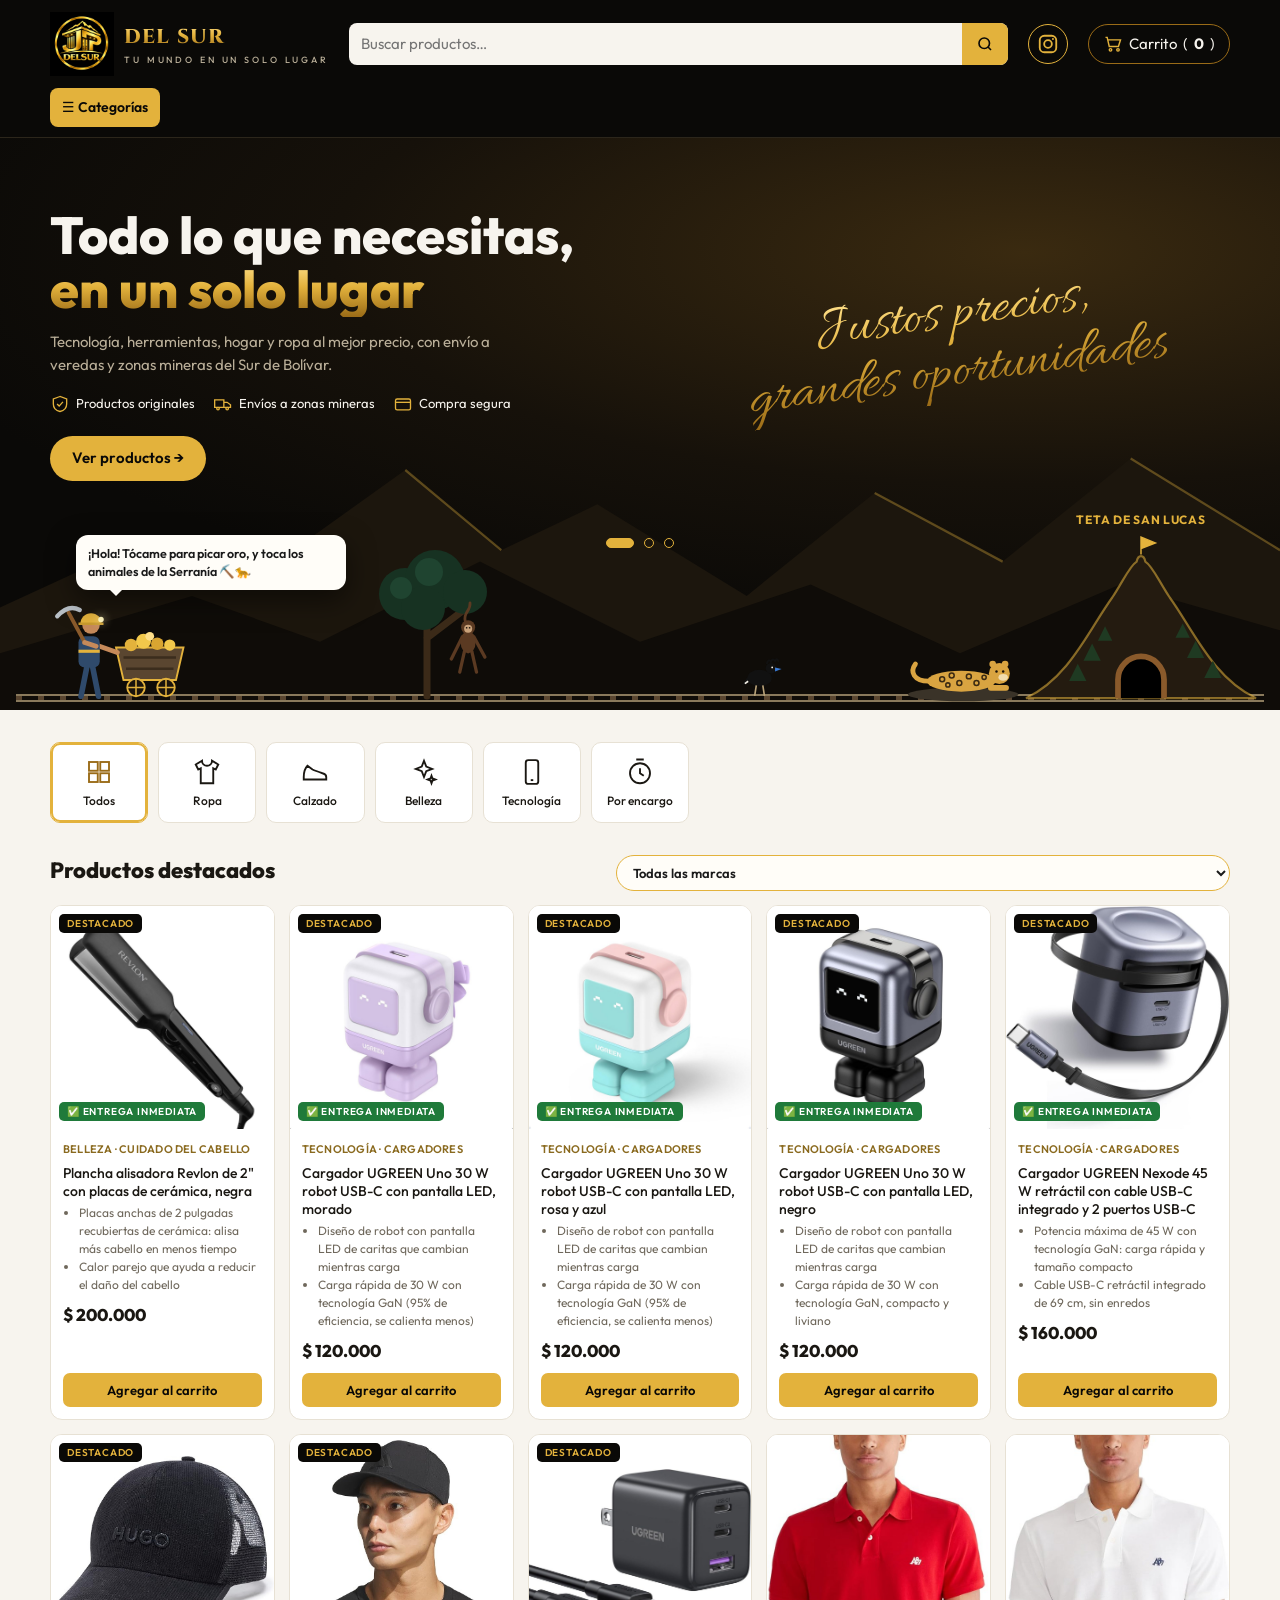
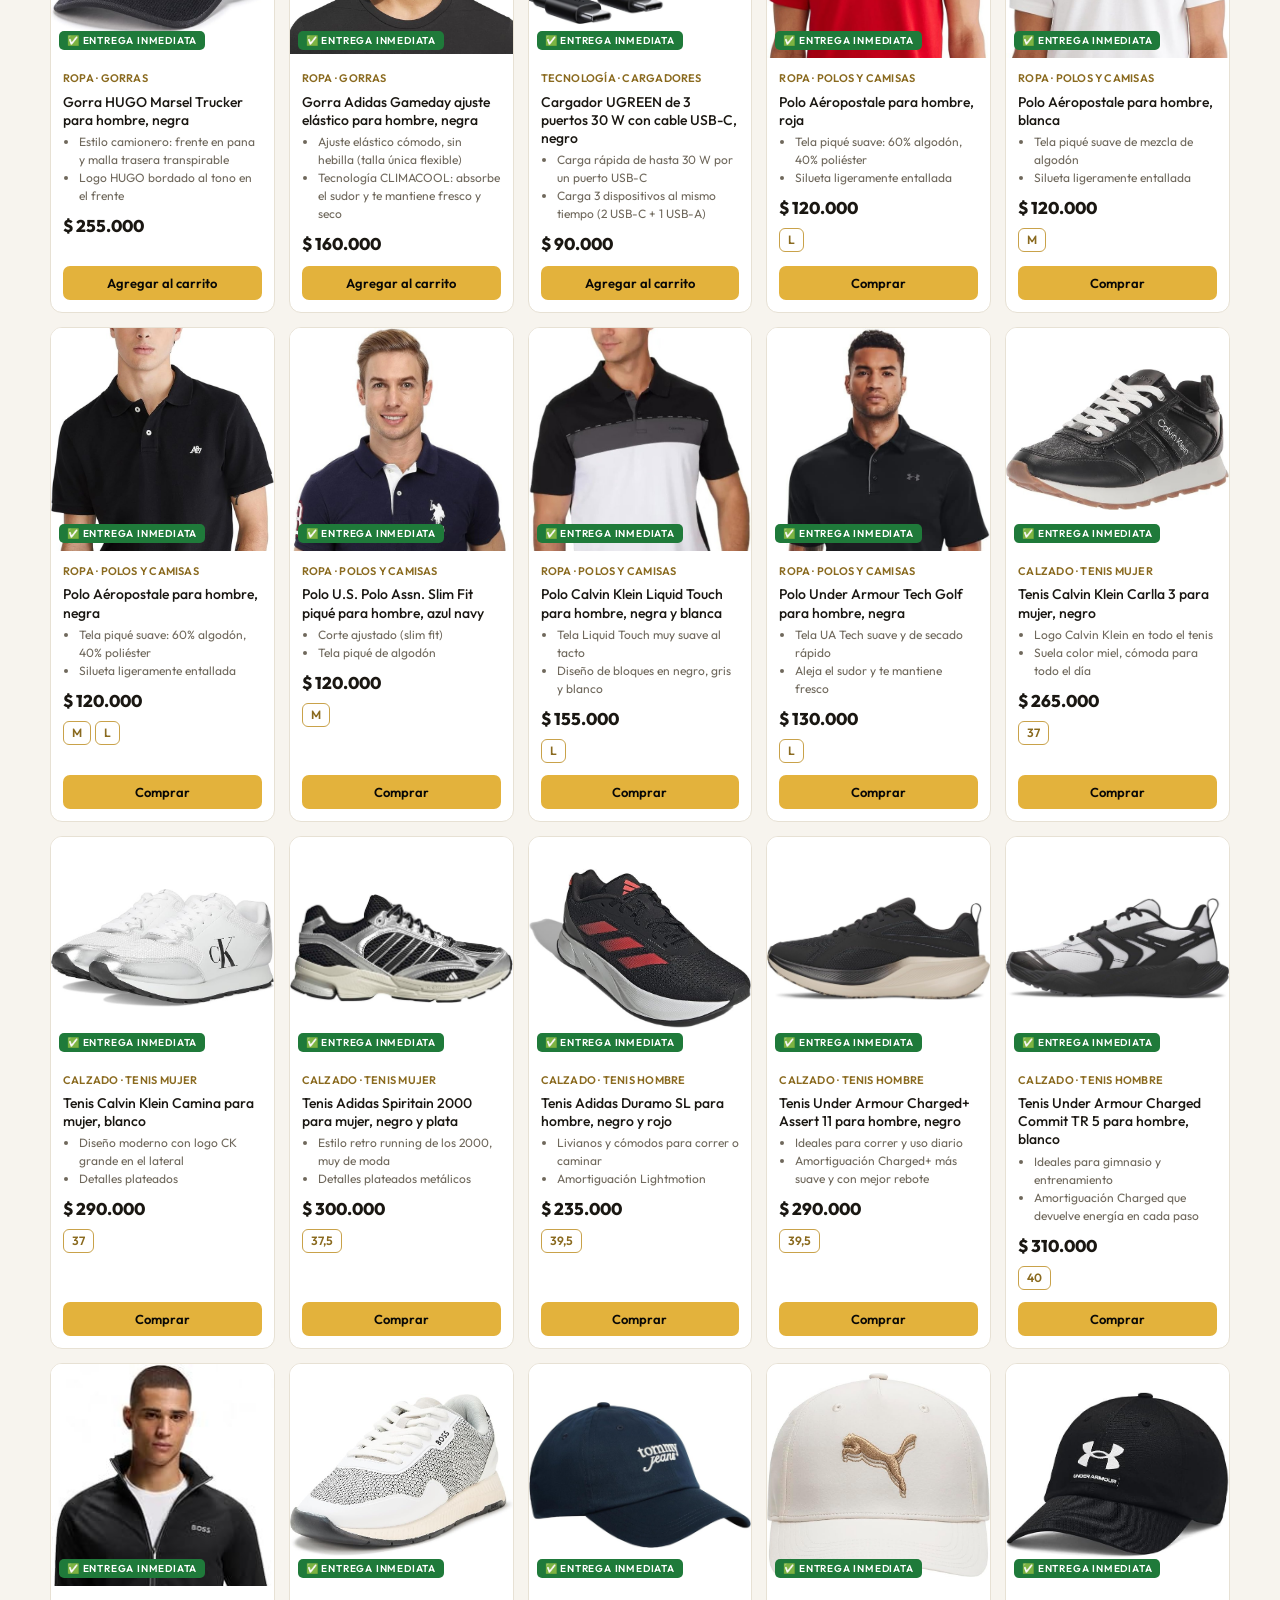
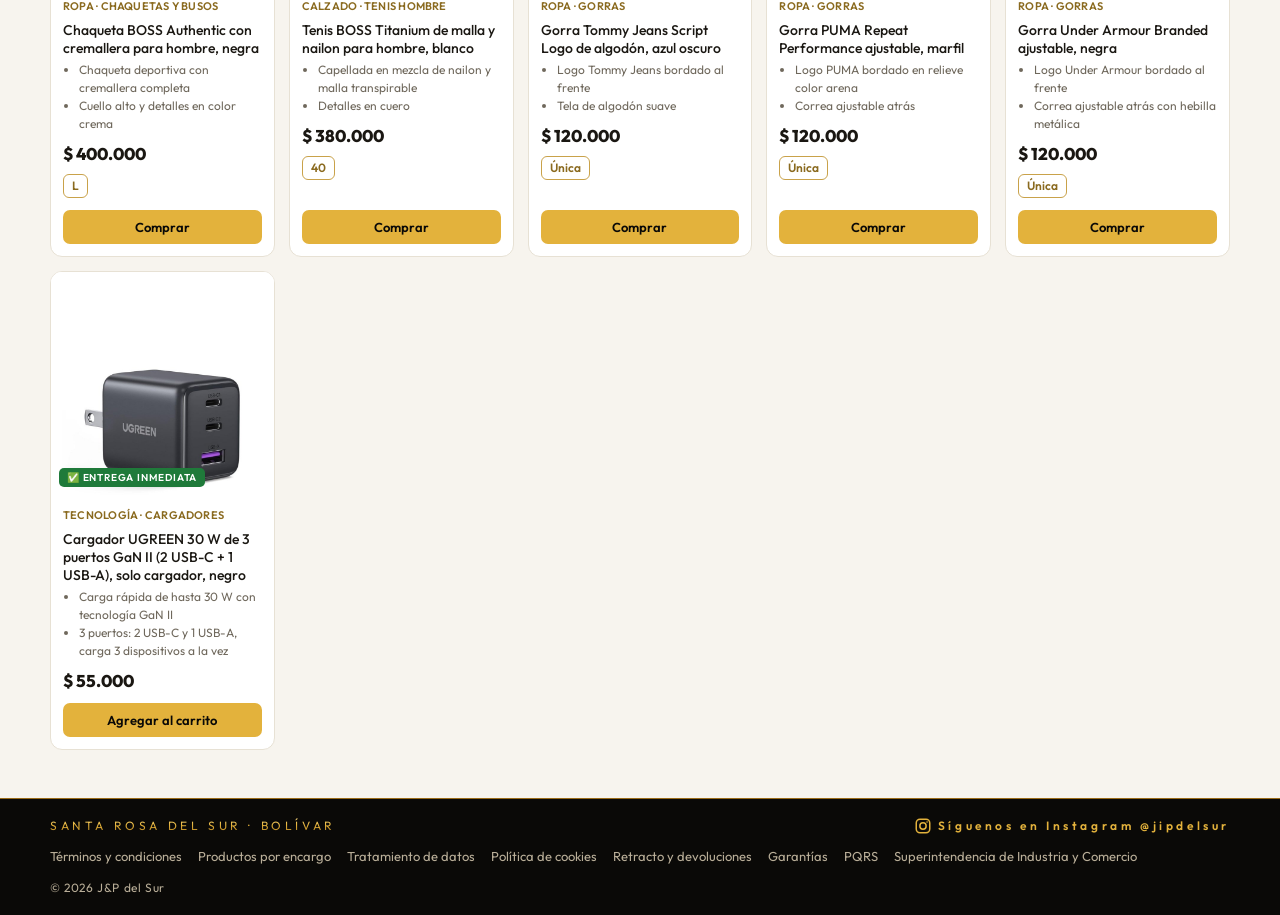
==== commit 7b996699: "Ofertas: usar la implementación del Apps Script con el arreglo de la caché Co-Authored-By: Claude Op" ====
--- a/index.html
+++ b/index.html
@@ -11,8 +11,8 @@
 <link rel="preconnect" href="https://fonts.googleapis.com">
 <link rel="preconnect" href="https://fonts.gstatic.com" crossorigin>
 <link rel="stylesheet" href="https://fonts.googleapis.com/css2?family=Cinzel:wght@600;800&family=Outfit:wght@400;500;600;800&family=Allura&display=swap">
-<link rel="stylesheet" href="styles.css?v=202610162340">
-<link rel="stylesheet" href="mina.css?v=202610162340">
+<link rel="stylesheet" href="styles.css?v=202610162352">
+<link rel="stylesheet" href="mina.css?v=202610162352">
 </head>
 <body>
 
@@ -250,9 +250,9 @@
   </form>
 </dialog>
 
-<script src="config.js?v=202610162340"></script>
-<script src="envios.js?v=202610162340"></script>
-<script src="app.js?v=202610162340"></script>
-<script src="mina.js?v=202610162340"></script>
+<script src="config.js?v=202610162352"></script>
+<script src="envios.js?v=202610162352"></script>
+<script src="app.js?v=202610162352"></script>
+<script src="mina.js?v=202610162352"></script>
 </body>
 </html>
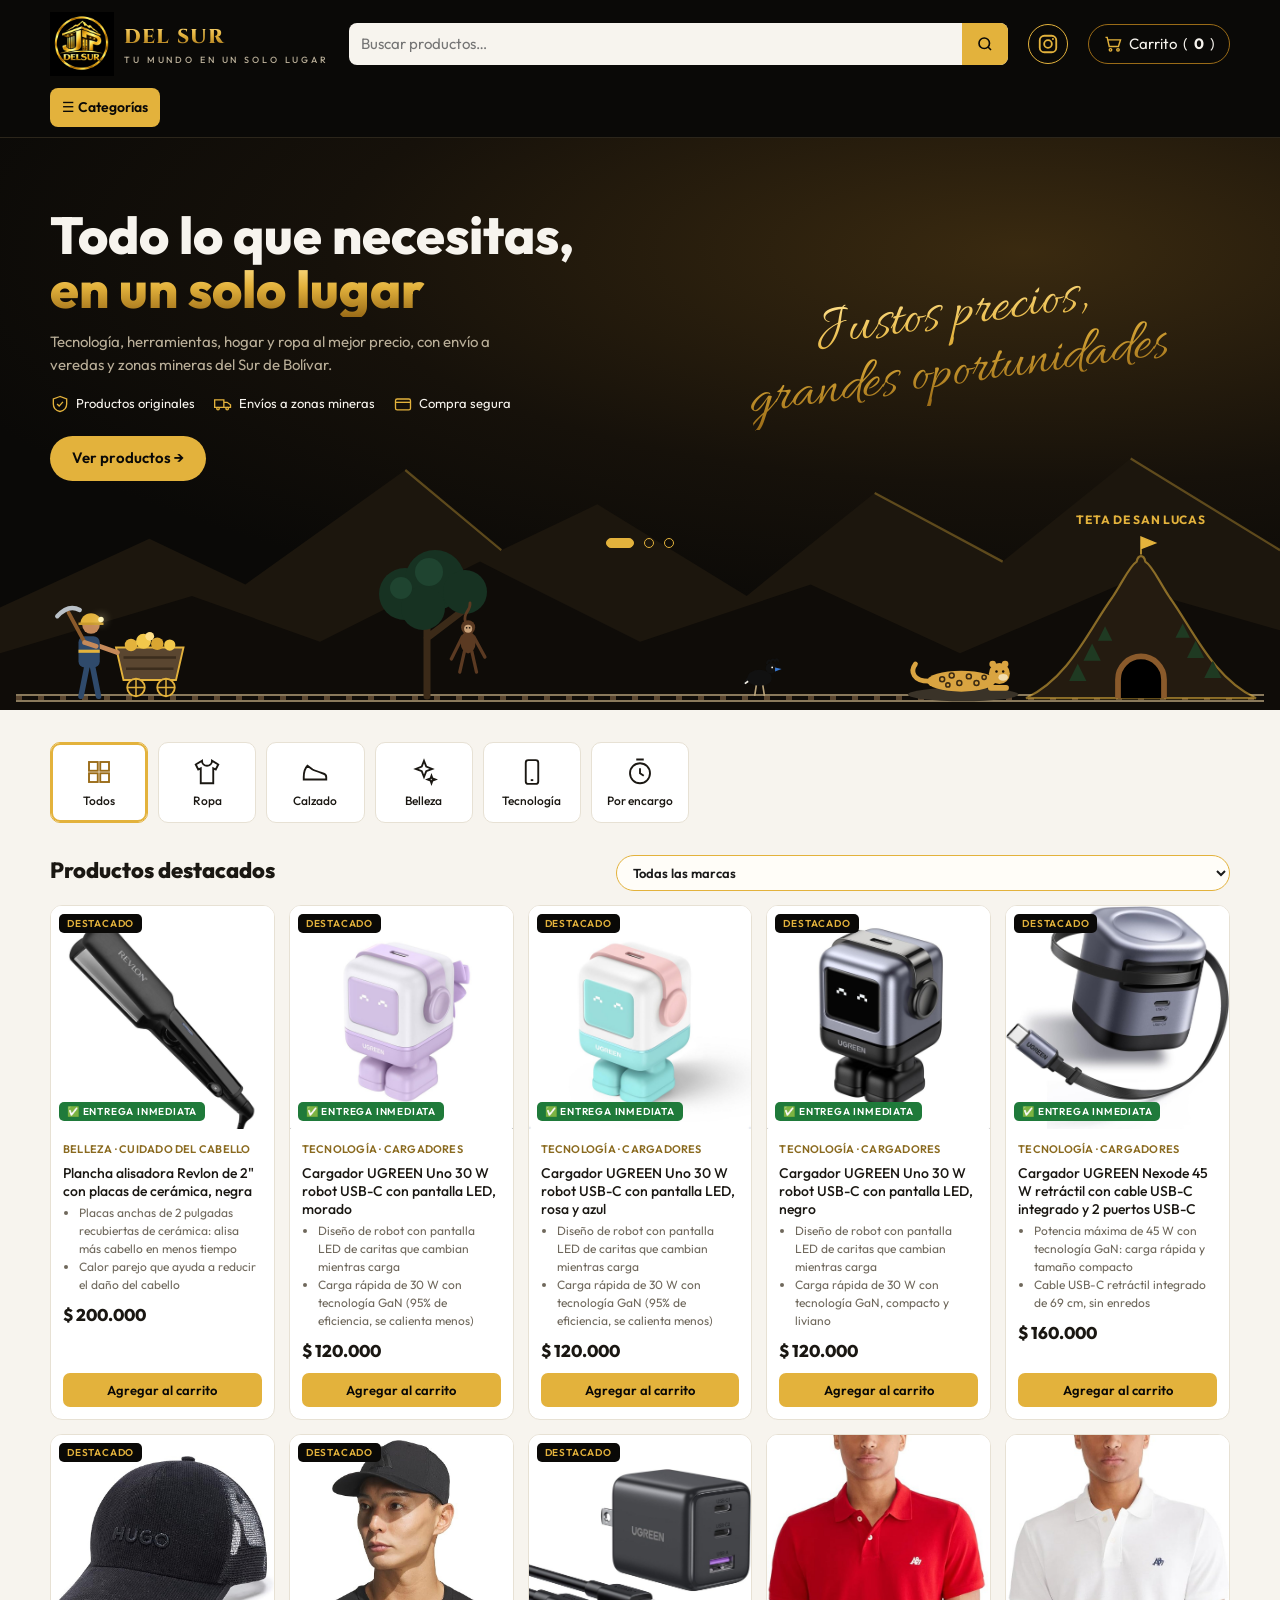
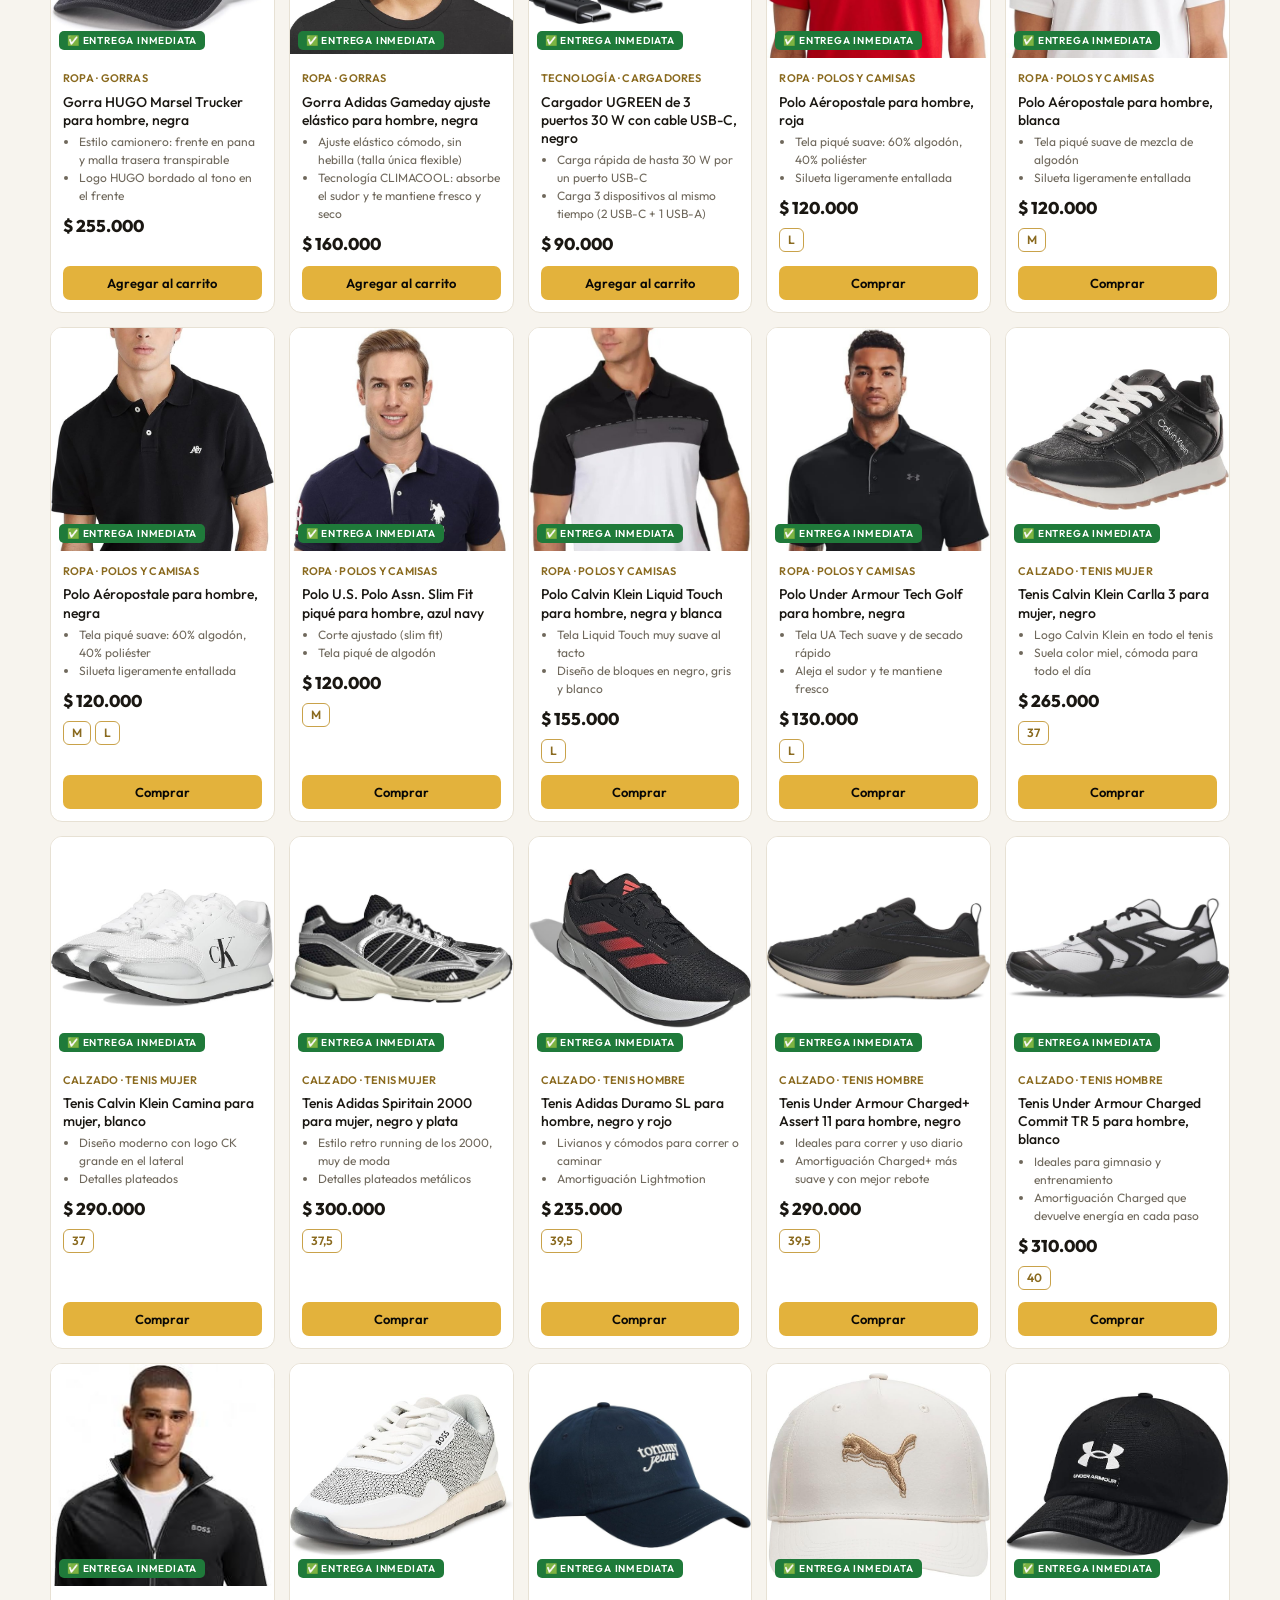
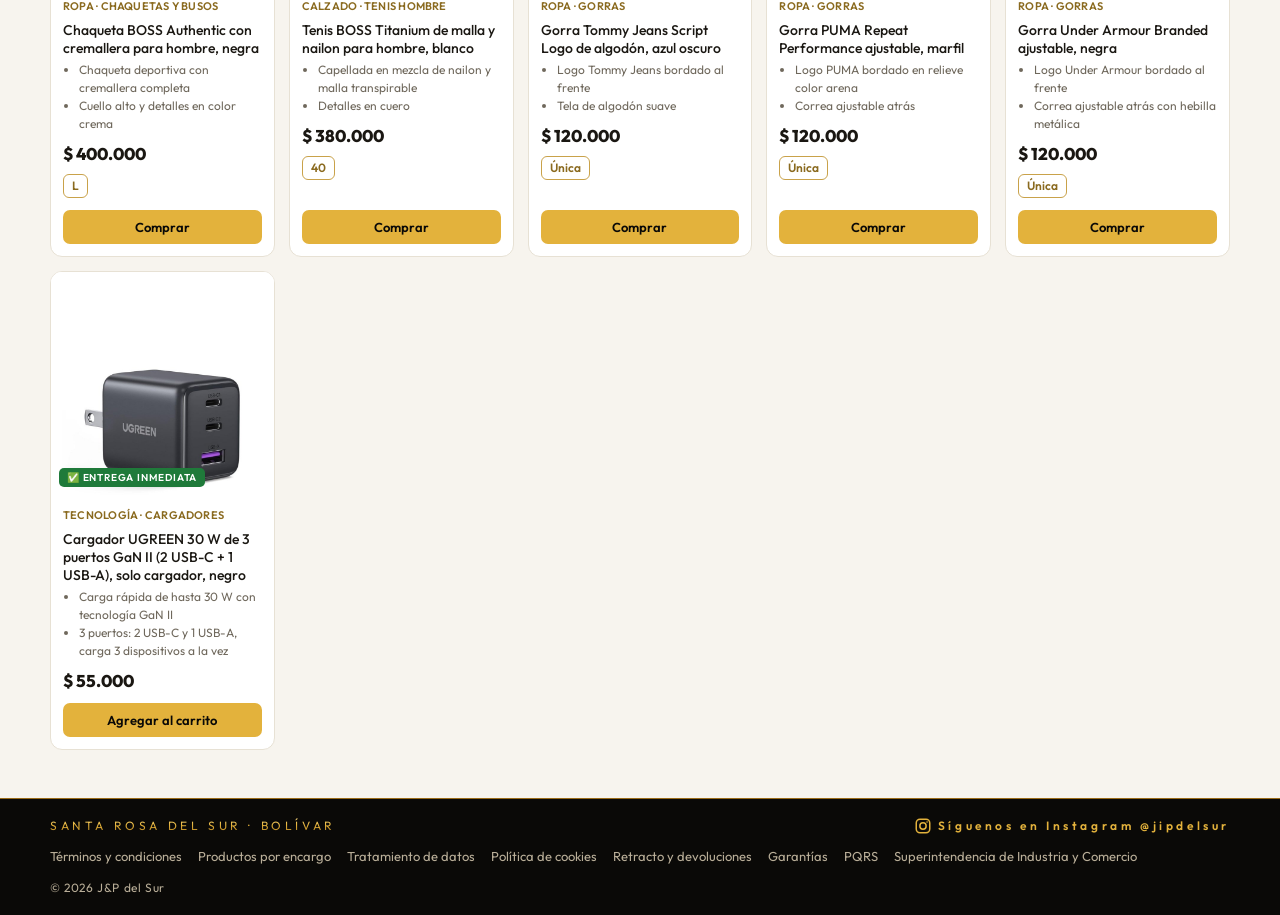
==== commit e99491db: "Ofertas sin vencimiento: sin cuenta regresiva cuando la oferta queda publicada Co-Authored-By: Claud" ====
--- a/index.html
+++ b/index.html
@@ -11,8 +11,8 @@
 <link rel="preconnect" href="https://fonts.googleapis.com">
 <link rel="preconnect" href="https://fonts.gstatic.com" crossorigin>
 <link rel="stylesheet" href="https://fonts.googleapis.com/css2?family=Cinzel:wght@600;800&family=Outfit:wght@400;500;600;800&family=Allura&display=swap">
-<link rel="stylesheet" href="styles.css?v=202610162352">
-<link rel="stylesheet" href="mina.css?v=202610162352">
+<link rel="stylesheet" href="styles.css?v=202610191800">
+<link rel="stylesheet" href="mina.css?v=202610191800">
 </head>
 <body>
 
@@ -166,7 +166,7 @@
   <div class="in">
     <div class="icons" id="icons"></div>
     <section id="hot" class="hot" hidden>
-      <div class="sec-h"><h2>🔥 Ofertas de hoy</h2><small>Precios por tiempo limitado · bajo pedido</small></div>
+      <div class="sec-h"><h2>🔥 Ofertas de hoy</h2><small>Bajo pedido · apártalos con un abono</small></div>
       <div class="hot-cats" id="hot-cats" hidden></div>
       <div class="hot-row" id="hot-grid"></div>
       <button type="button" class="hot-mas" id="hot-mas" hidden></button>
@@ -250,9 +250,9 @@
   </form>
 </dialog>
 
-<script src="config.js?v=202610162352"></script>
-<script src="envios.js?v=202610162352"></script>
-<script src="app.js?v=202610162352"></script>
-<script src="mina.js?v=202610162352"></script>
+<script src="config.js?v=202610191800"></script>
+<script src="envios.js?v=202610191800"></script>
+<script src="app.js?v=202610191800"></script>
+<script src="mina.js?v=202610191800"></script>
 </body>
 </html>
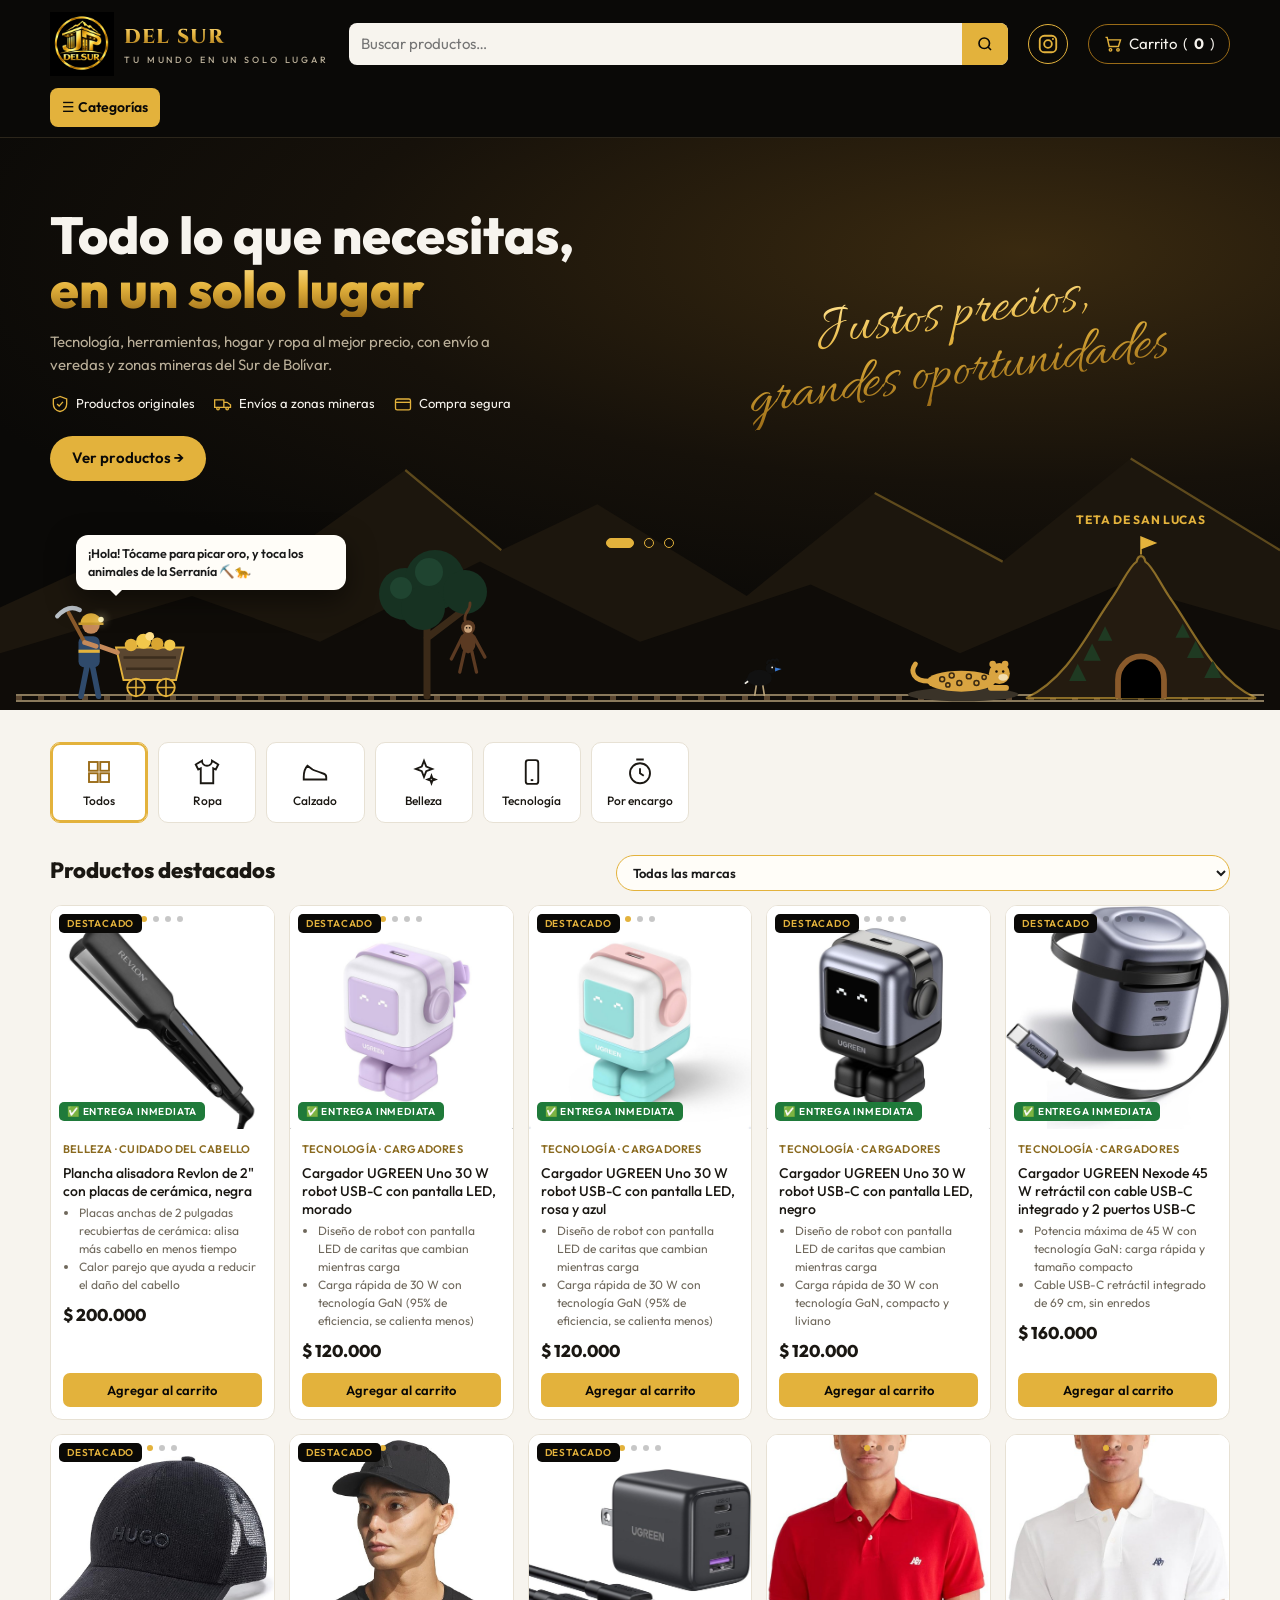
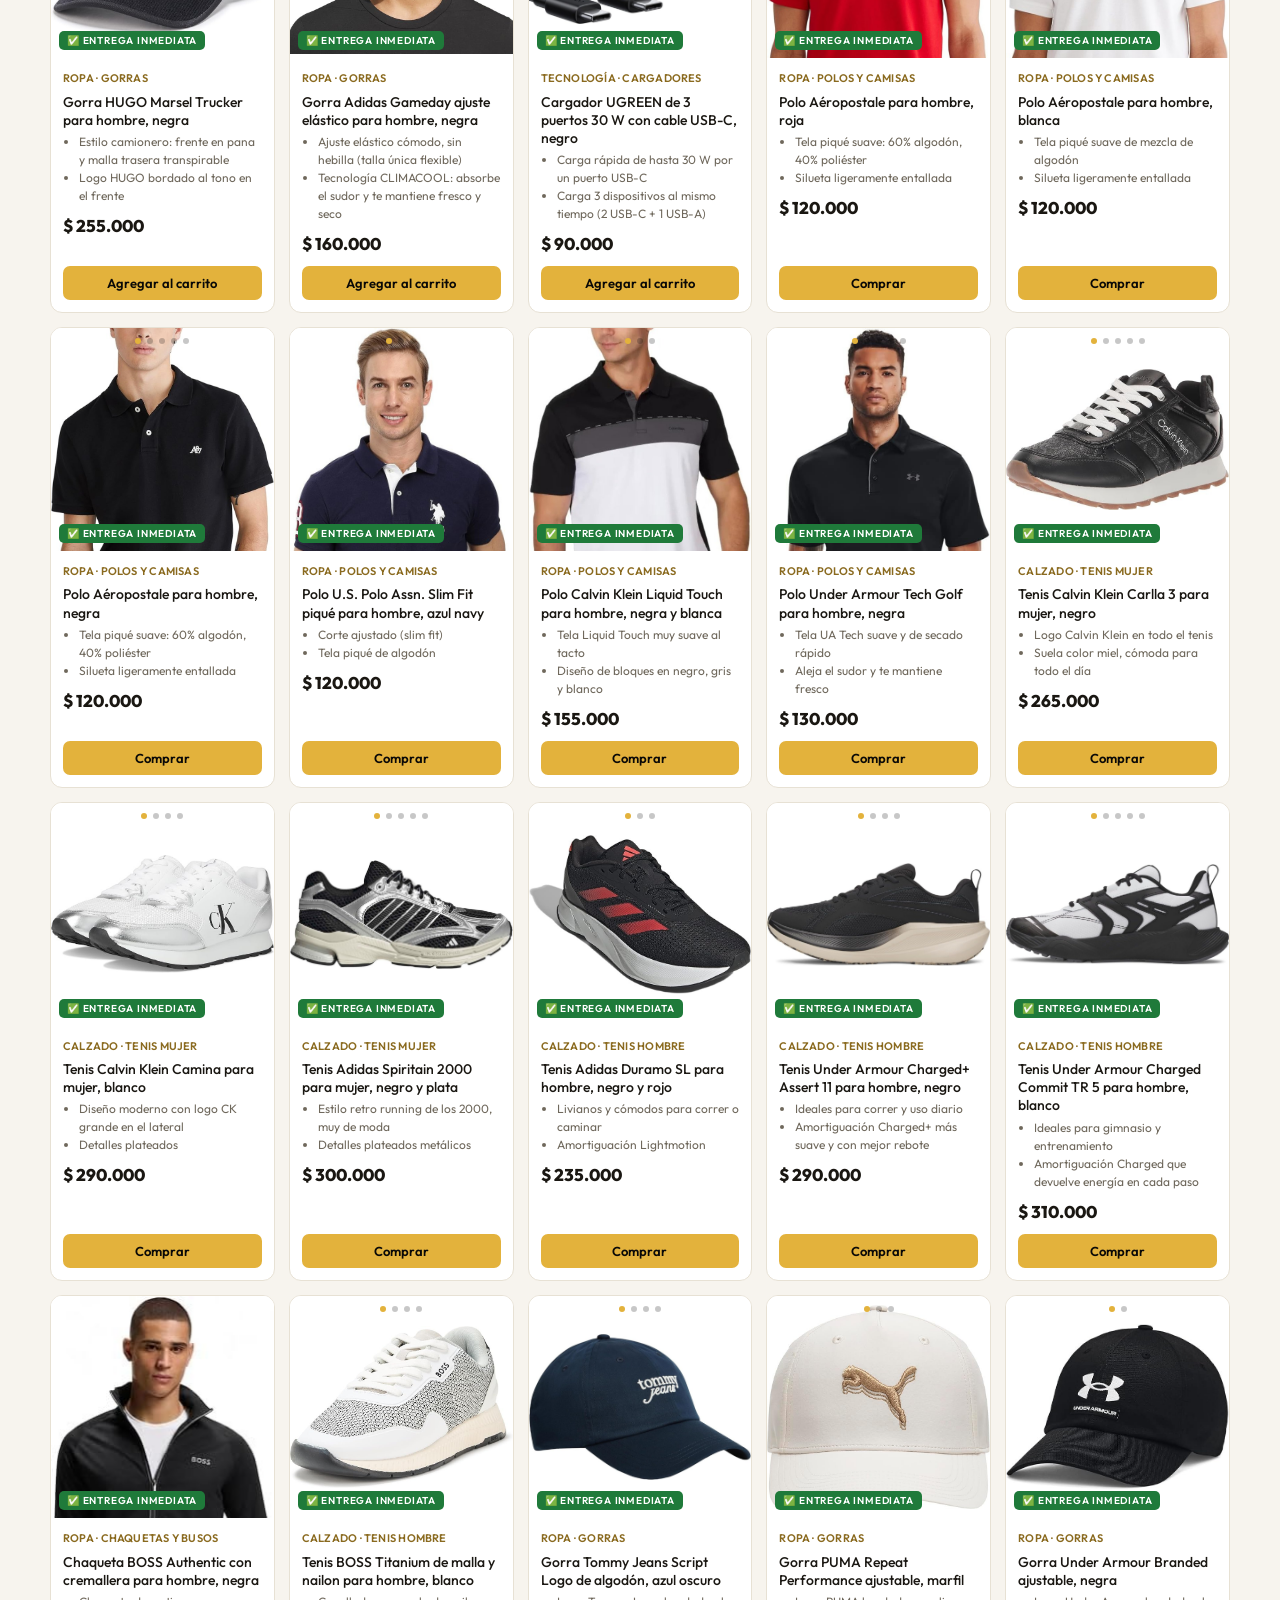
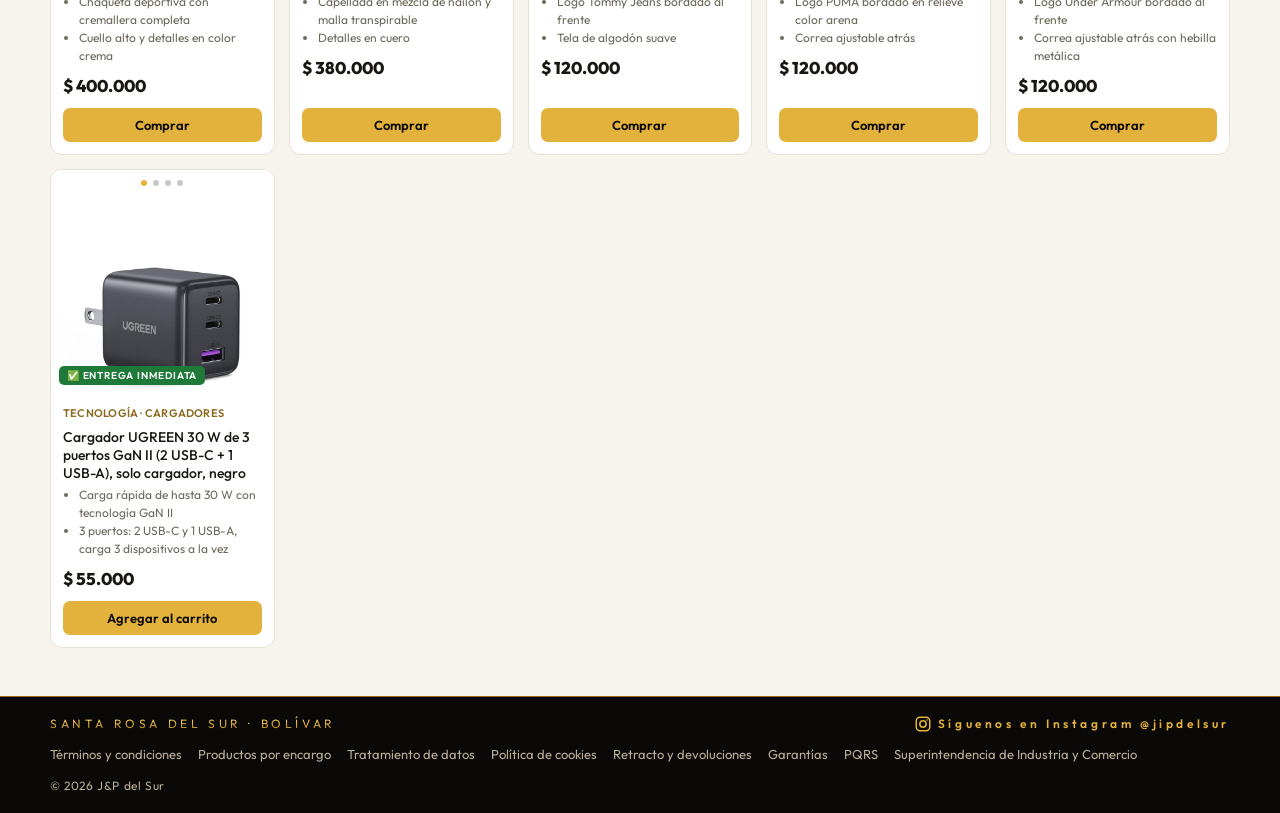
==== commit 8a3631d1: "Tarjetas: fotos deslizables sin entrar, visor de fotos en grande al tocarlas, X grande y visible; ta" ====
--- a/index.html
+++ b/index.html
@@ -11,8 +11,8 @@
 <link rel="preconnect" href="https://fonts.googleapis.com">
 <link rel="preconnect" href="https://fonts.gstatic.com" crossorigin>
 <link rel="stylesheet" href="https://fonts.googleapis.com/css2?family=Cinzel:wght@600;800&family=Outfit:wght@400;500;600;800&family=Allura&display=swap">
-<link rel="stylesheet" href="styles.css?v=202610191800">
-<link rel="stylesheet" href="mina.css?v=202610191800">
+<link rel="stylesheet" href="styles.css?v=202610200142">
+<link rel="stylesheet" href="mina.css?v=202610200142">
 </head>
 <body>
 
@@ -197,6 +197,13 @@
   </div>
 </footer>
 
+<!-- Visor de fotos en grande -->
+<dialog id="visor" aria-label="Fotos del producto">
+  <button class="v-cerrar" id="v-cerrar" type="button" aria-label="Cerrar fotos">×</button>
+  <div class="v-gal" id="v-gal"></div>
+  <span class="v-num" id="v-num"></span>
+</dialog>
+
 <!-- Detalle de producto -->
 <dialog id="detalle" aria-labelledby="d-nombre">
   <button class="cerrar" type="button" data-close aria-label="Cerrar">×</button>
@@ -250,9 +257,9 @@
   </form>
 </dialog>
 
-<script src="config.js?v=202610191800"></script>
-<script src="envios.js?v=202610191800"></script>
-<script src="app.js?v=202610191800"></script>
-<script src="mina.js?v=202610191800"></script>
+<script src="config.js?v=202610200142"></script>
+<script src="envios.js?v=202610200142"></script>
+<script src="app.js?v=202610200142"></script>
+<script src="mina.js?v=202610200142"></script>
 </body>
 </html>
--- a/styles.css
+++ b/styles.css
@@ -307,3 +307,25 @@
 
 .sec-h .marca{font:600 13px var(--f-body);padding:8px 30px 8px 12px;border:1.5px solid var(--gold);border-radius:999px;background:#fffdf8;color:#1a1a1a;max-width:52%;cursor:pointer}
 .sec-h .marca[hidden]{display:none}
+
+/* Fotos deslizables en la tarjeta (sin entrar al producto) */
+.card .media .gal-track{position:absolute;inset:0}
+.card .media .gal-sl img{cursor:zoom-in}
+.card .media .badge{z-index:2;pointer-events:none}
+.card .media .gal-ar{width:30px;height:30px;font-size:20px;z-index:2;opacity:.85}
+.card .media .gal-dots{bottom:6px;z-index:2}
+.card .media .gal-dots i{width:6px;height:6px}
+.card .media:has(.badge.ya) .gal-dots,.card .media:has(.badge.reloj) .gal-dots{bottom:auto;top:10px}
+@media (hover:hover){.card .media .gal-ar{opacity:0;transition:opacity .2s}.card:hover .media .gal-ar{opacity:.85}}
+/* Visor de fotos en grande */
+#visor{border:0;padding:0;margin:0;width:100vw;height:100dvh;max-width:100vw;max-height:100dvh;background:rgba(8,7,5,.96);color:#fff}
+#visor::backdrop{background:rgba(0,0,0,.85)}
+#visor .v-gal{position:absolute;inset:56px 0 40px 0}
+#visor .gal-sl img{max-width:100%;max-height:100%;width:auto;height:auto;object-fit:contain}
+#visor .gal-dots i{background:rgba(255,255,255,.35)}#visor .gal-dots i.on{background:var(--gold)}
+#visor .gal-dots{bottom:-26px}
+#visor .gal-ar{width:46px;height:46px;background:rgba(255,255,255,.14)}
+.v-num{position:absolute;top:18px;left:18px;font:600 14px var(--f-body);color:#d8cfbd}
+/* Botón X grande y visible encima de las fotos */
+.v-cerrar,#detalle > .cerrar{position:absolute;top:10px;right:10px;z-index:10;width:44px;height:44px;border-radius:50%;border:2px solid #fff;background:var(--gold);color:var(--black);font:700 28px/1 var(--f-body);display:grid;place-items:center;cursor:pointer;box-shadow:0 4px 14px rgba(0,0,0,.45);padding:0}
+#detalle > .cerrar{position:sticky;float:right;margin:-6px -6px 0 0}
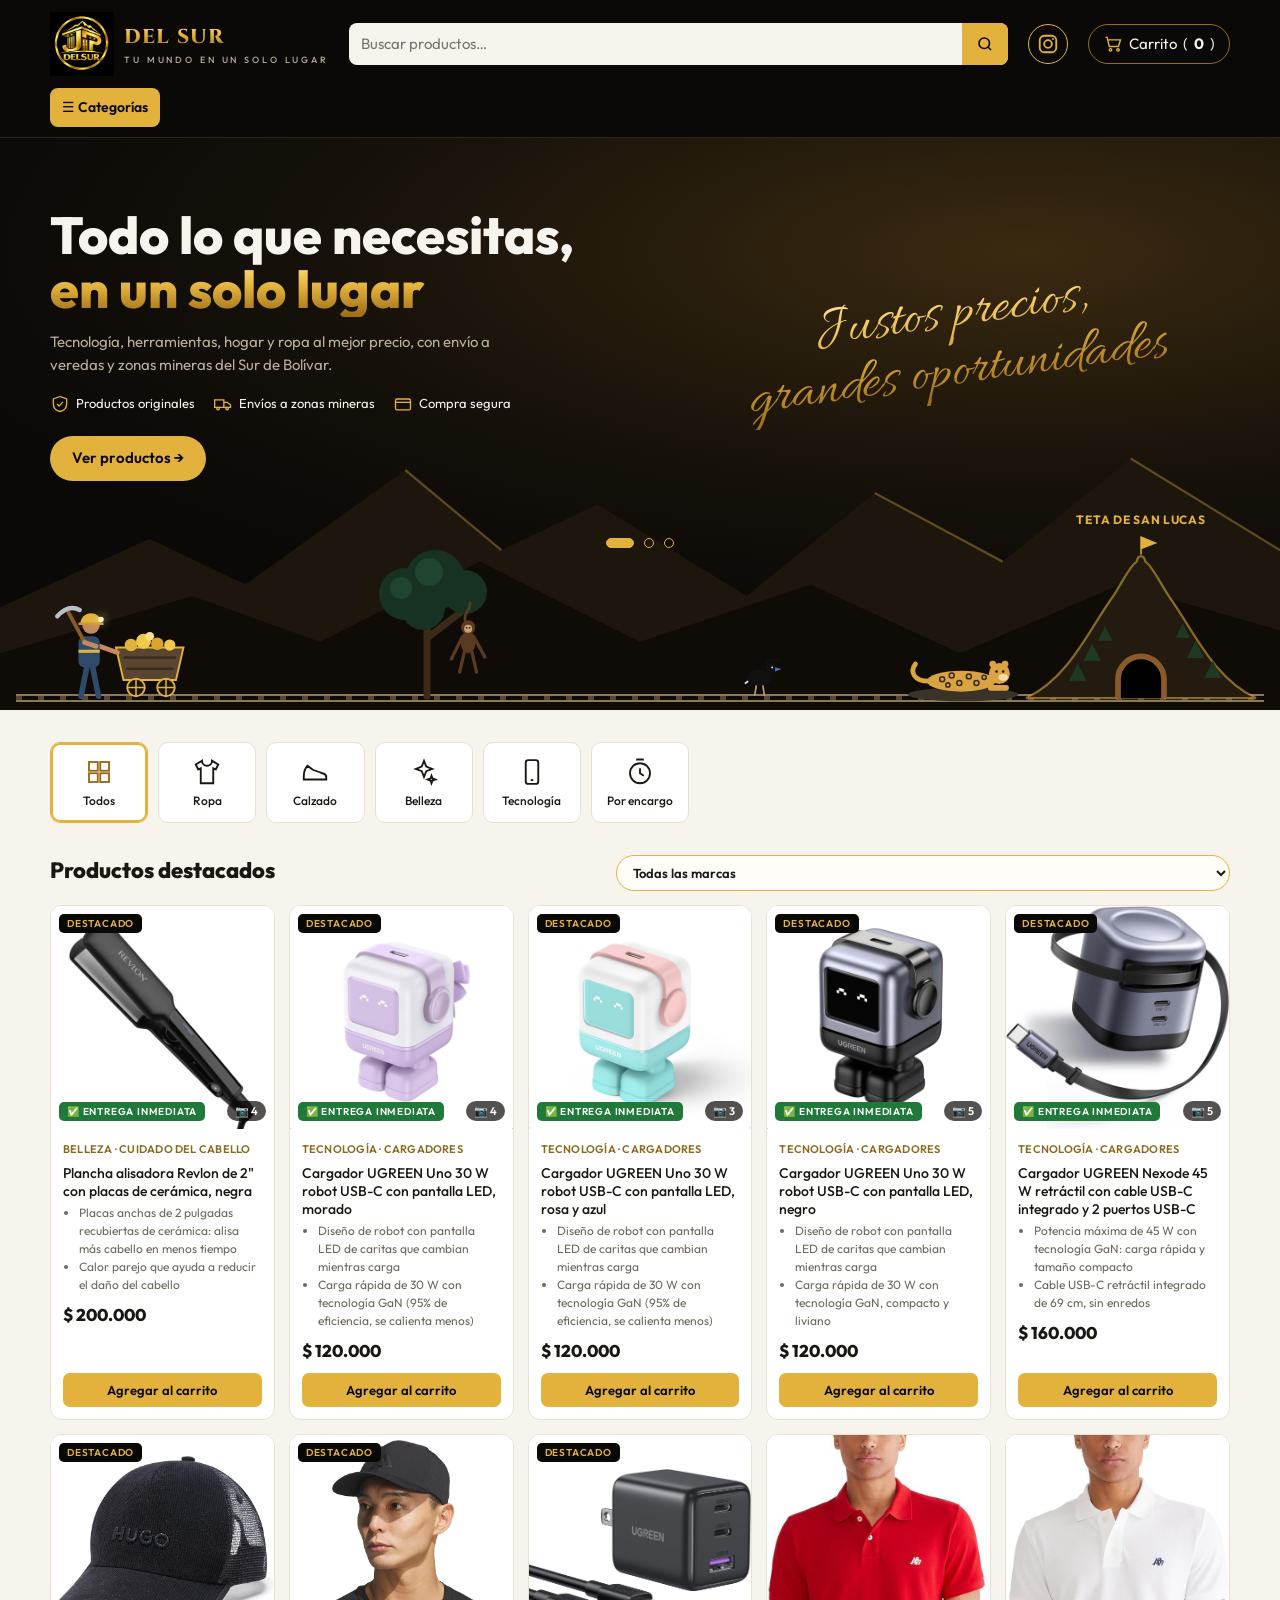
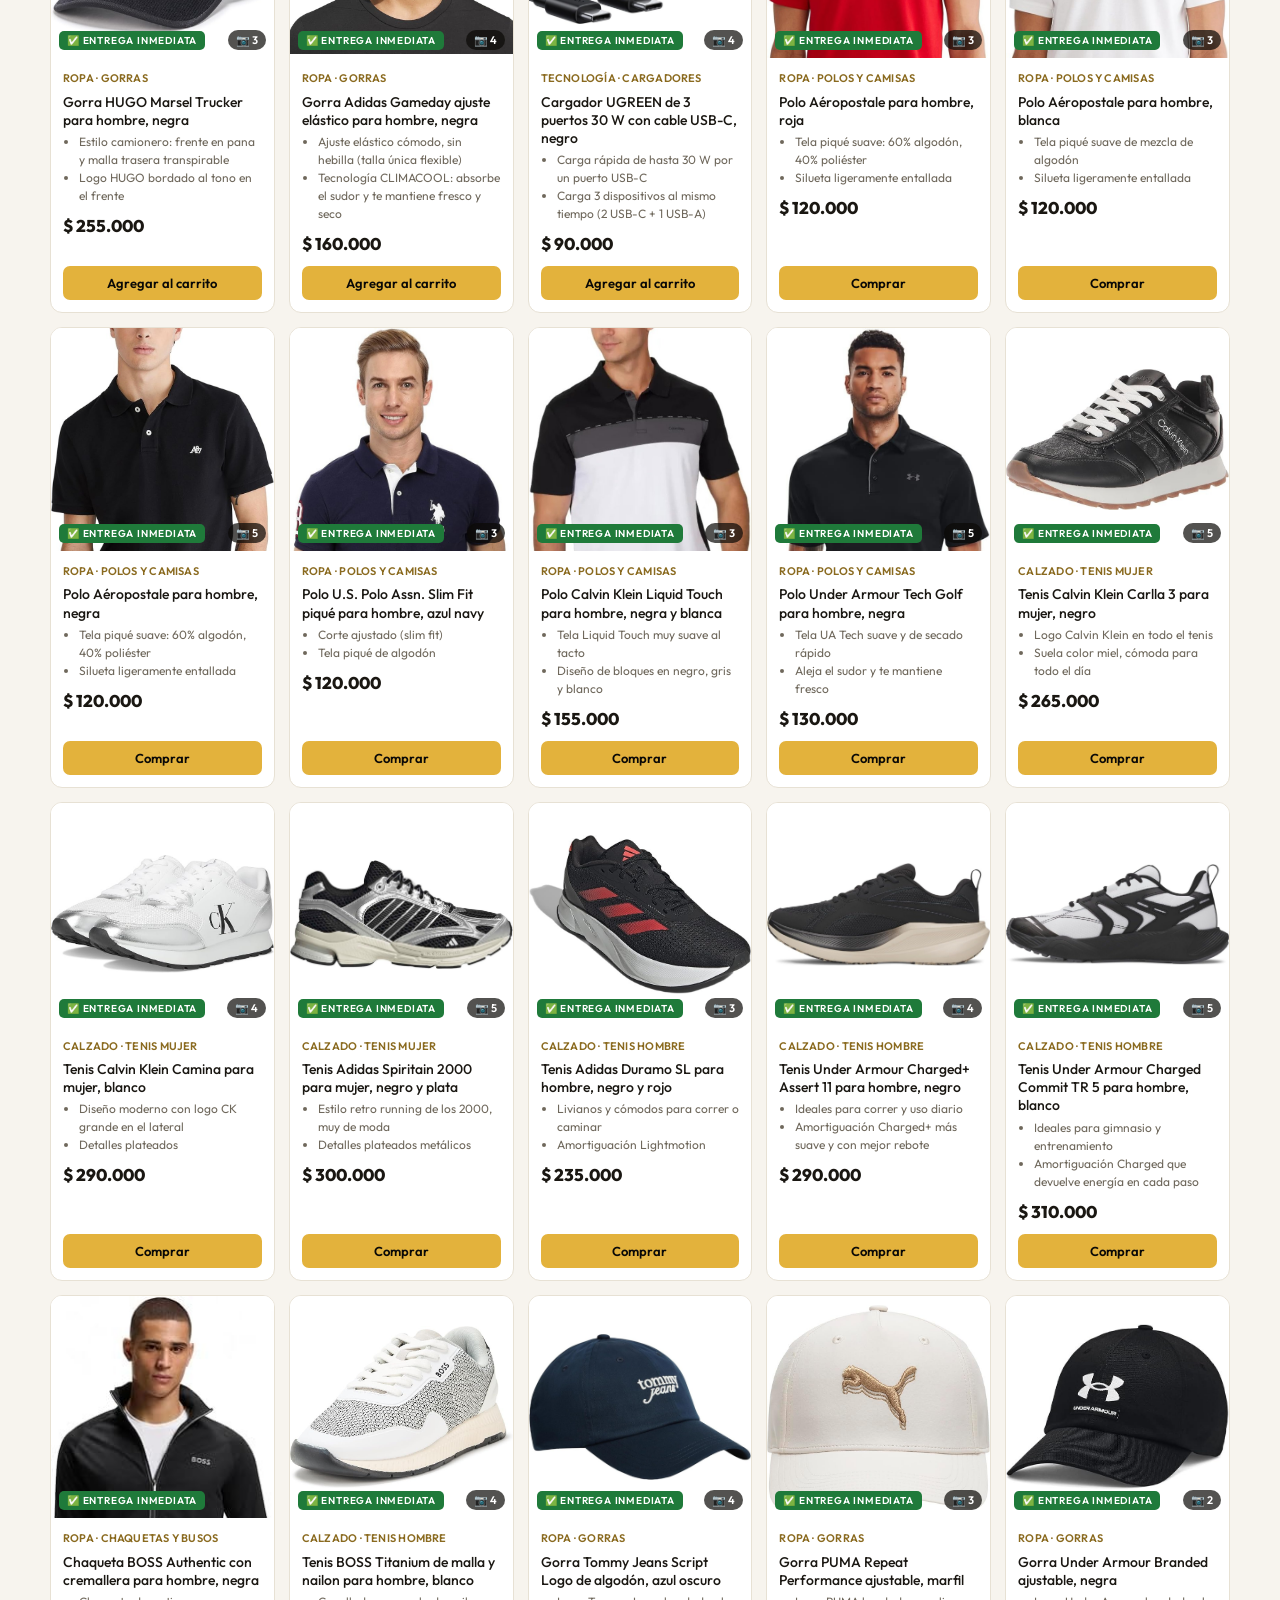
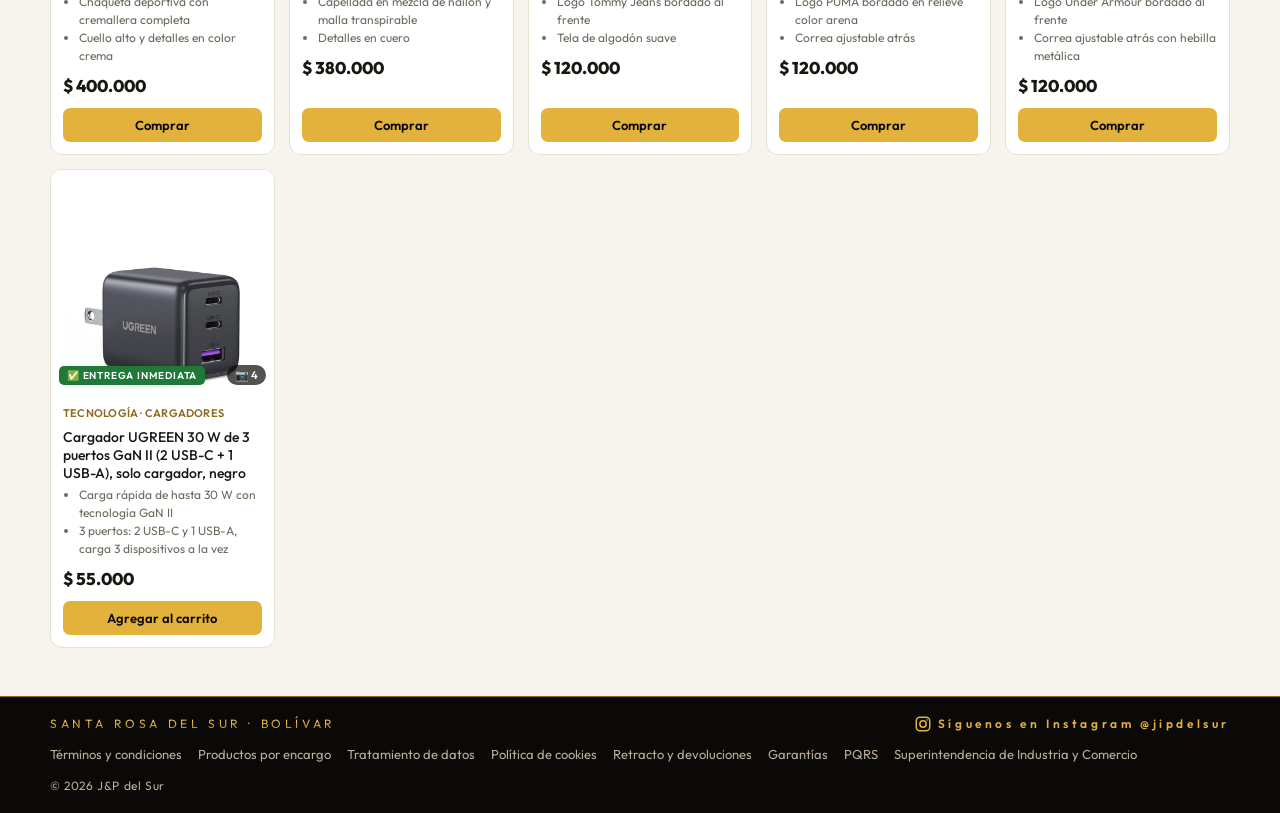
==== commit d56ff15a: "Tarjetas: foto fija (no se desliza) y al tocarla se abren todas en grande Co-Authored-By: Claude Opu" ====
--- a/index.html
+++ b/index.html
@@ -11,8 +11,8 @@
 <link rel="preconnect" href="https://fonts.googleapis.com">
 <link rel="preconnect" href="https://fonts.gstatic.com" crossorigin>
 <link rel="stylesheet" href="https://fonts.googleapis.com/css2?family=Cinzel:wght@600;800&family=Outfit:wght@400;500;600;800&family=Allura&display=swap">
-<link rel="stylesheet" href="styles.css?v=202610200142">
-<link rel="stylesheet" href="mina.css?v=202610200142">
+<link rel="stylesheet" href="styles.css?v=202610200149">
+<link rel="stylesheet" href="mina.css?v=202610200149">
 </head>
 <body>
 
@@ -257,9 +257,9 @@
   </form>
 </dialog>
 
-<script src="config.js?v=202610200142"></script>
-<script src="envios.js?v=202610200142"></script>
-<script src="app.js?v=202610200142"></script>
-<script src="mina.js?v=202610200142"></script>
+<script src="config.js?v=202610200149"></script>
+<script src="envios.js?v=202610200149"></script>
+<script src="app.js?v=202610200149"></script>
+<script src="mina.js?v=202610200149"></script>
 </body>
 </html>
--- a/styles.css
+++ b/styles.css
@@ -329,3 +329,6 @@
 /* Botón X grande y visible encima de las fotos */
 .v-cerrar,#detalle > .cerrar{position:absolute;top:10px;right:10px;z-index:10;width:44px;height:44px;border-radius:50%;border:2px solid #fff;background:var(--gold);color:var(--black);font:700 28px/1 var(--f-body);display:grid;place-items:center;cursor:pointer;box-shadow:0 4px 14px rgba(0,0,0,.45);padding:0}
 #detalle > .cerrar{position:sticky;float:right;margin:-6px -6px 0 0}
+.card .media .zoom{all:unset;position:absolute;inset:0;cursor:zoom-in;display:grid;place-items:center}
+.card .media .zoom img{width:100%;height:100%;object-fit:contain}
+.card .media .nfotos{position:absolute;right:8px;bottom:8px;z-index:2;padding:3px 8px;border-radius:999px;background:rgba(10,9,7,.7);color:#fff;font:600 11px var(--f-body);pointer-events:none}
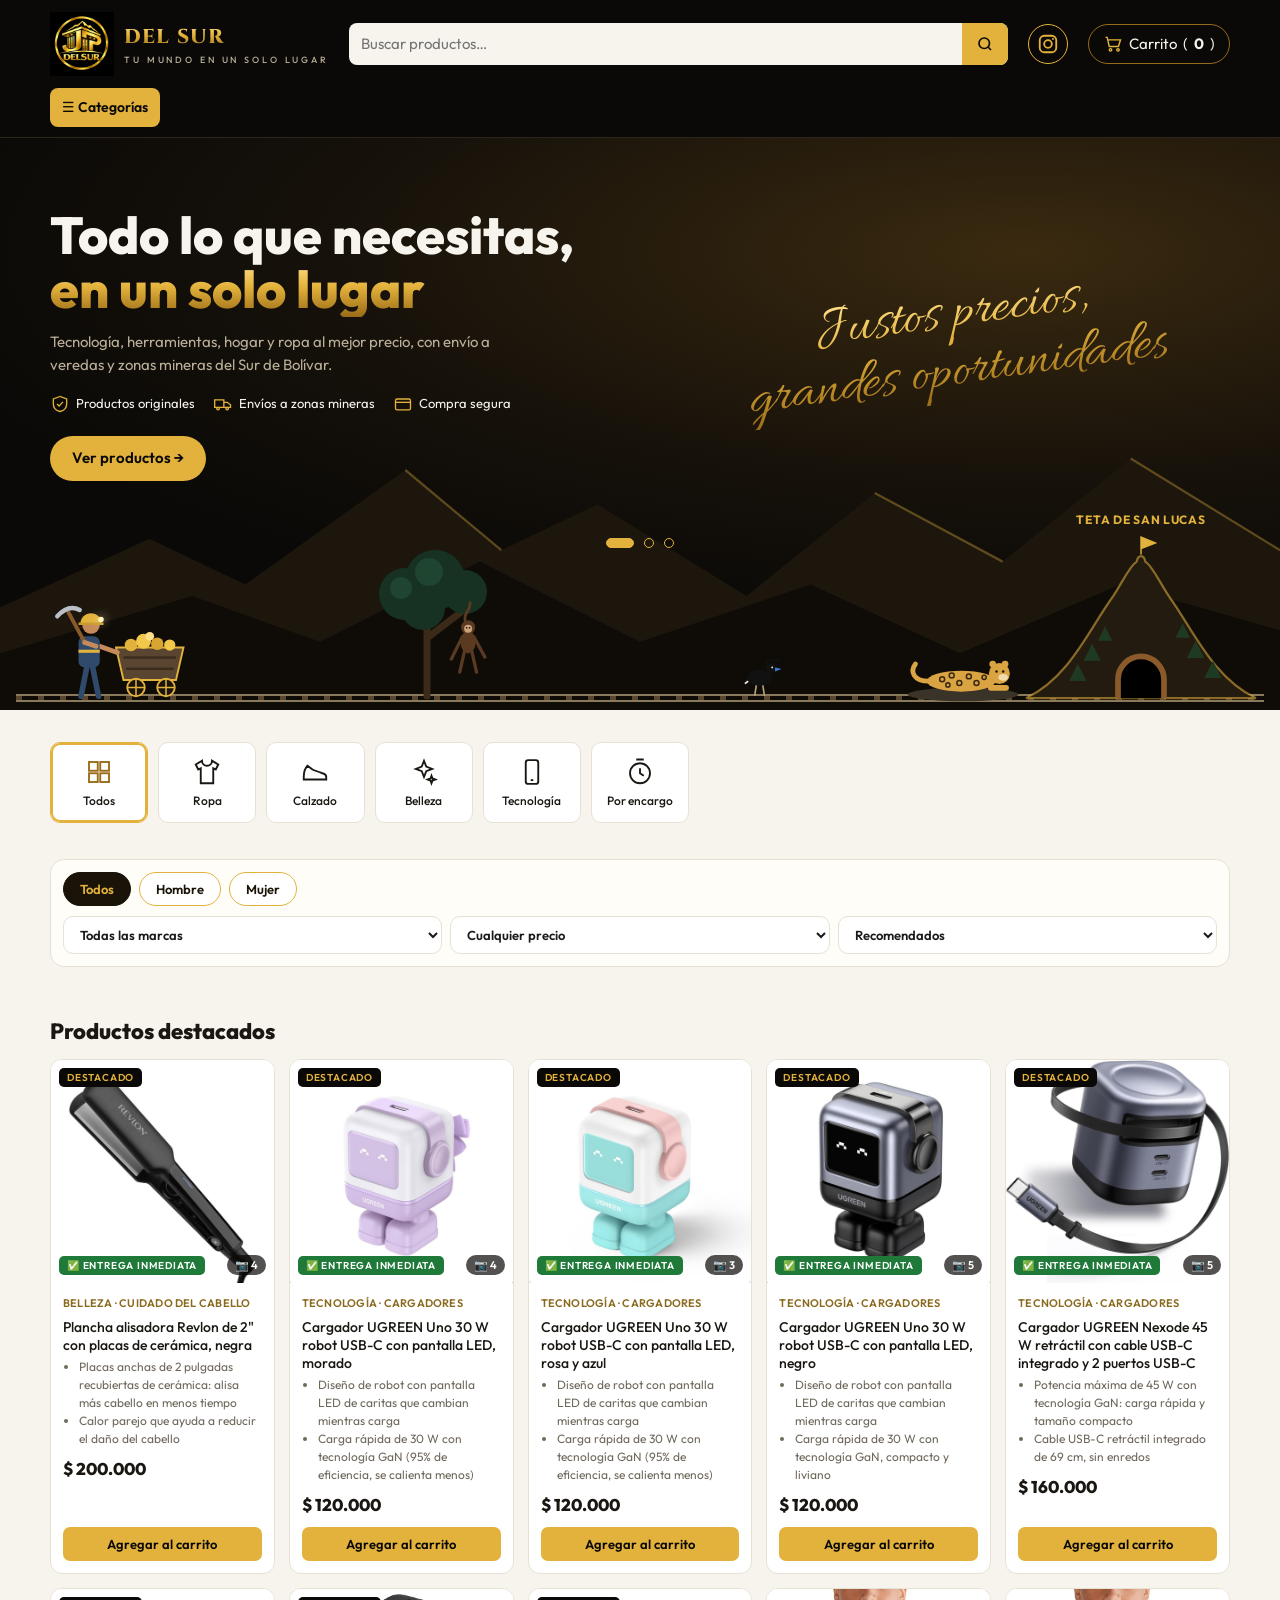
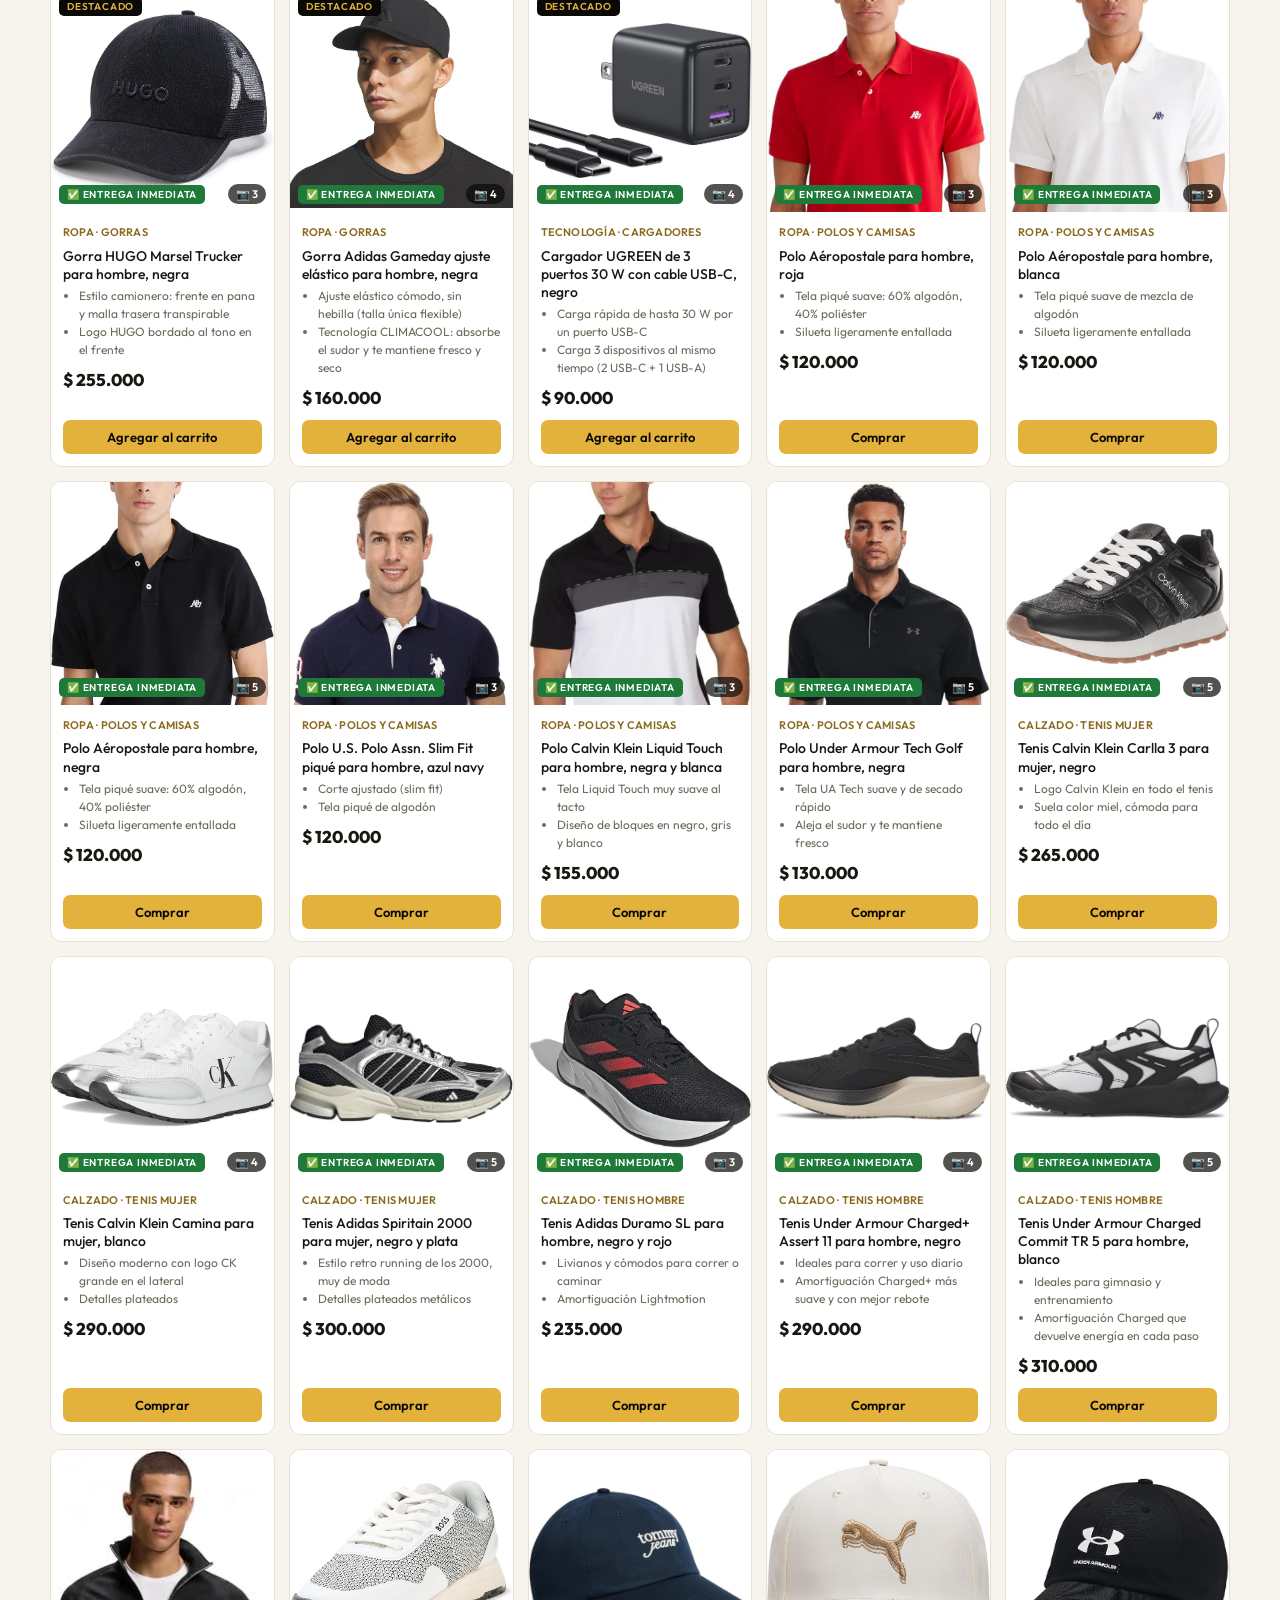
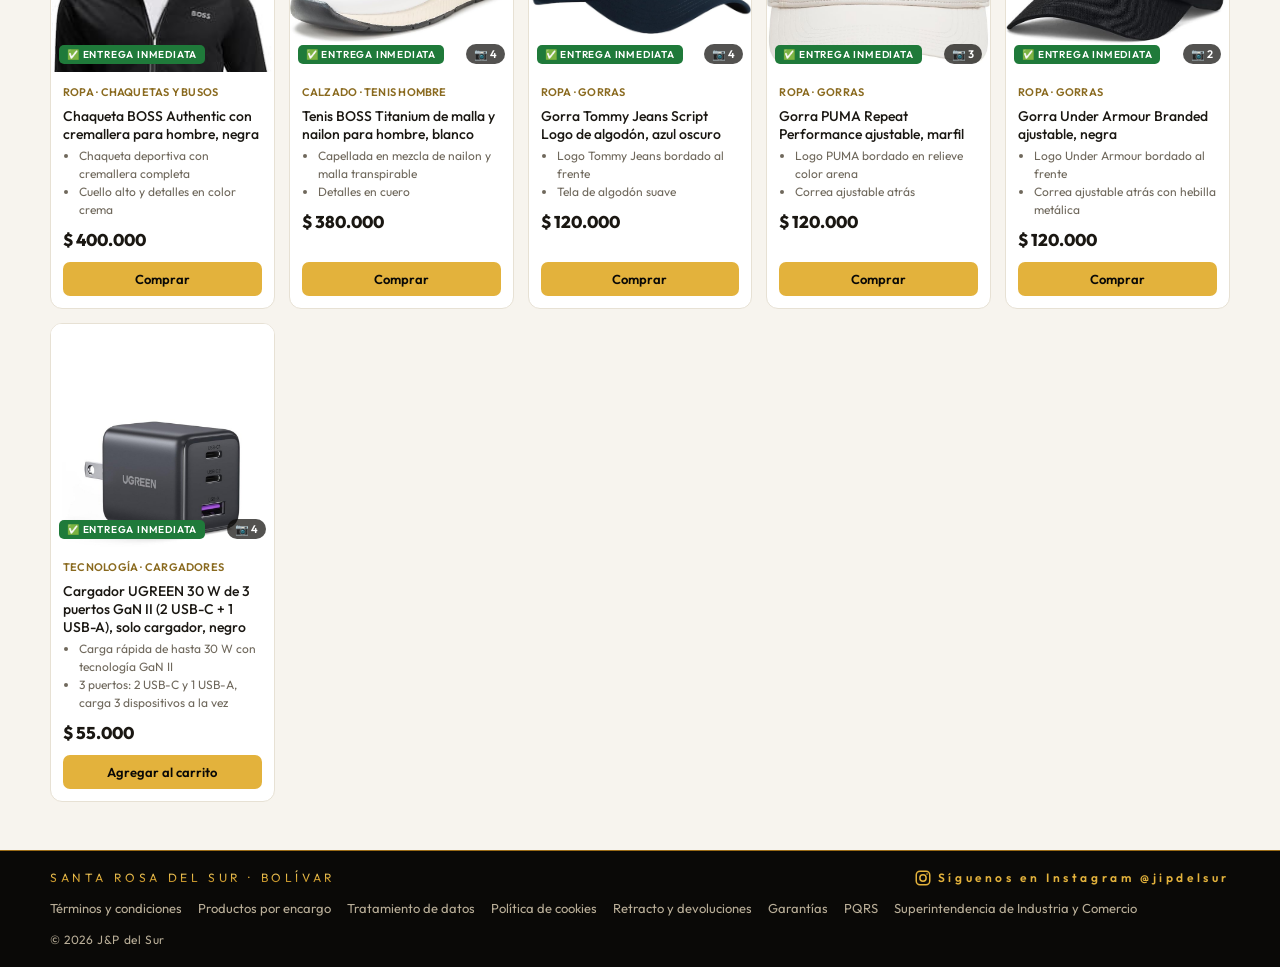
==== commit f102975d: "Filtros: género, marca, precio y orden en una barra para ofertas y vitrina Co-Authored-By: Claude Op" ====
--- a/index.html
+++ b/index.html
@@ -11,8 +11,8 @@
 <link rel="preconnect" href="https://fonts.googleapis.com">
 <link rel="preconnect" href="https://fonts.gstatic.com" crossorigin>
 <link rel="stylesheet" href="https://fonts.googleapis.com/css2?family=Cinzel:wght@600;800&family=Outfit:wght@400;500;600;800&family=Allura&display=swap">
-<link rel="stylesheet" href="styles.css?v=202610200149">
-<link rel="stylesheet" href="mina.css?v=202610200149">
+<link rel="stylesheet" href="styles.css?v=202610200257">
+<link rel="stylesheet" href="mina.css?v=202610200257">
 </head>
 <body>
 
@@ -165,6 +165,15 @@
 <main class="light gutter">
   <div class="in">
     <div class="icons" id="icons"></div>
+    <div class="filtros" id="filtros" role="search" aria-label="Filtrar productos">
+      <div class="f-gen" id="f-gen" role="group" aria-label="Género" hidden></div>
+      <div class="f-sel">
+        <select id="marca" aria-label="Marca" hidden></select>
+        <select id="f-precio" aria-label="Precio"></select>
+        <select id="f-orden" aria-label="Ordenar"><option value="">Recomendados</option><option value="menor">Menor precio</option><option value="mayor">Mayor precio</option></select>
+        <button type="button" id="f-limpiar" class="f-limpiar" hidden>✕ Limpiar filtros</button>
+      </div>
+    </div>
     <section id="hot" class="hot" hidden>
       <div class="sec-h"><h2>🔥 Ofertas de hoy</h2><small>Bajo pedido · apártalos con un abono</small></div>
       <div class="hot-cats" id="hot-cats" hidden></div>
@@ -172,7 +181,7 @@
       <button type="button" class="hot-mas" id="hot-mas" hidden></button>
     </section>
     <section id="vitrina">
-      <div class="sec-h"><h2 id="titulo">Productos destacados</h2><select id="marca" class="marca" aria-label="Filtrar por marca" hidden></select></div>
+      <div class="sec-h"><h2 id="titulo">Productos destacados</h2></div>
       <div class="enc-intro" id="enc-intro" hidden></div>
       <div class="grid" id="grid"><p class="empty">Cargando productos…</p></div>
     </section>
@@ -257,9 +266,9 @@
   </form>
 </dialog>
 
-<script src="config.js?v=202610200149"></script>
-<script src="envios.js?v=202610200149"></script>
-<script src="app.js?v=202610200149"></script>
-<script src="mina.js?v=202610200149"></script>
+<script src="config.js?v=202610200257"></script>
+<script src="envios.js?v=202610200257"></script>
+<script src="app.js?v=202610200257"></script>
+<script src="mina.js?v=202610200257"></script>
 </body>
 </html>
--- a/styles.css
+++ b/styles.css
@@ -332,3 +332,13 @@
 .card .media .zoom{all:unset;position:absolute;inset:0;cursor:zoom-in;display:grid;place-items:center}
 .card .media .zoom img{width:100%;height:100%;object-fit:contain}
 .card .media .nfotos{position:absolute;right:8px;bottom:8px;z-index:2;padding:3px 8px;border-radius:999px;background:rgba(10,9,7,.7);color:#fff;font:600 11px var(--f-body);pointer-events:none}
+/* Barra de filtros: género, marca, precio y orden */
+.filtros{display:grid;gap:10px;margin:4px 0 18px;padding:12px;border:1px solid var(--soft);border-radius:14px;background:#fffdf8}
+.f-gen{display:flex;gap:8px;overflow-x:auto;scrollbar-width:none}
+.f-gen::-webkit-scrollbar{display:none}
+.f-gen[hidden],.f-sel [hidden]{display:none}
+.f-gen button{flex:none;padding:8px 16px;border-radius:999px;border:1.5px solid #e3b23c;background:#fff;color:#1a1408;font:600 13px var(--f-body);cursor:pointer}
+.f-gen button[aria-pressed="true"]{background:#1a1408;color:#e3b23c;border-color:#1a1408}
+.f-sel{display:flex;flex-wrap:wrap;gap:8px}
+.f-sel select{flex:1 1 140px;min-width:0;font:600 13px var(--f-body);padding:9px 12px;border:1.5px solid var(--soft);border-radius:10px;background:#fff;color:#1a1a1a;cursor:pointer}
+.f-limpiar{flex:none;padding:9px 12px;border:0;border-radius:10px;background:transparent;color:#a3361a;font:700 13px var(--f-body);cursor:pointer}
